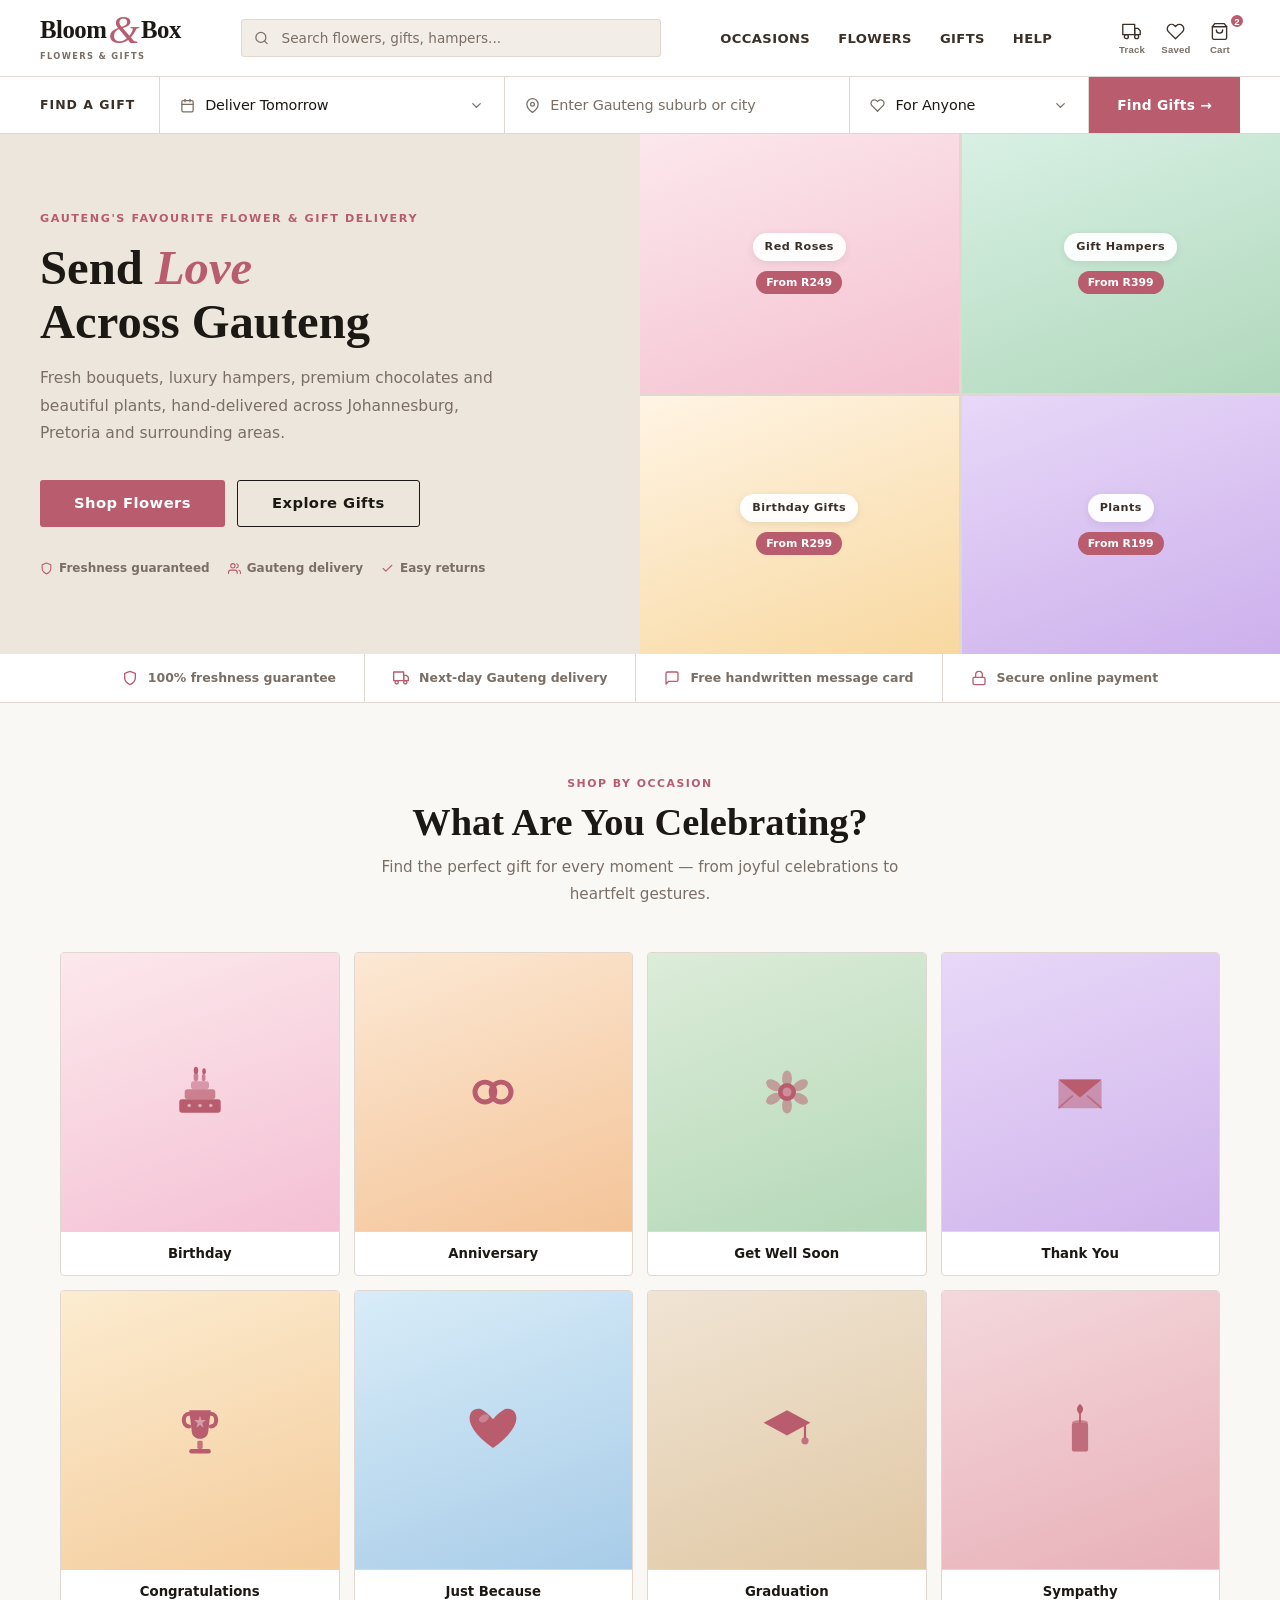
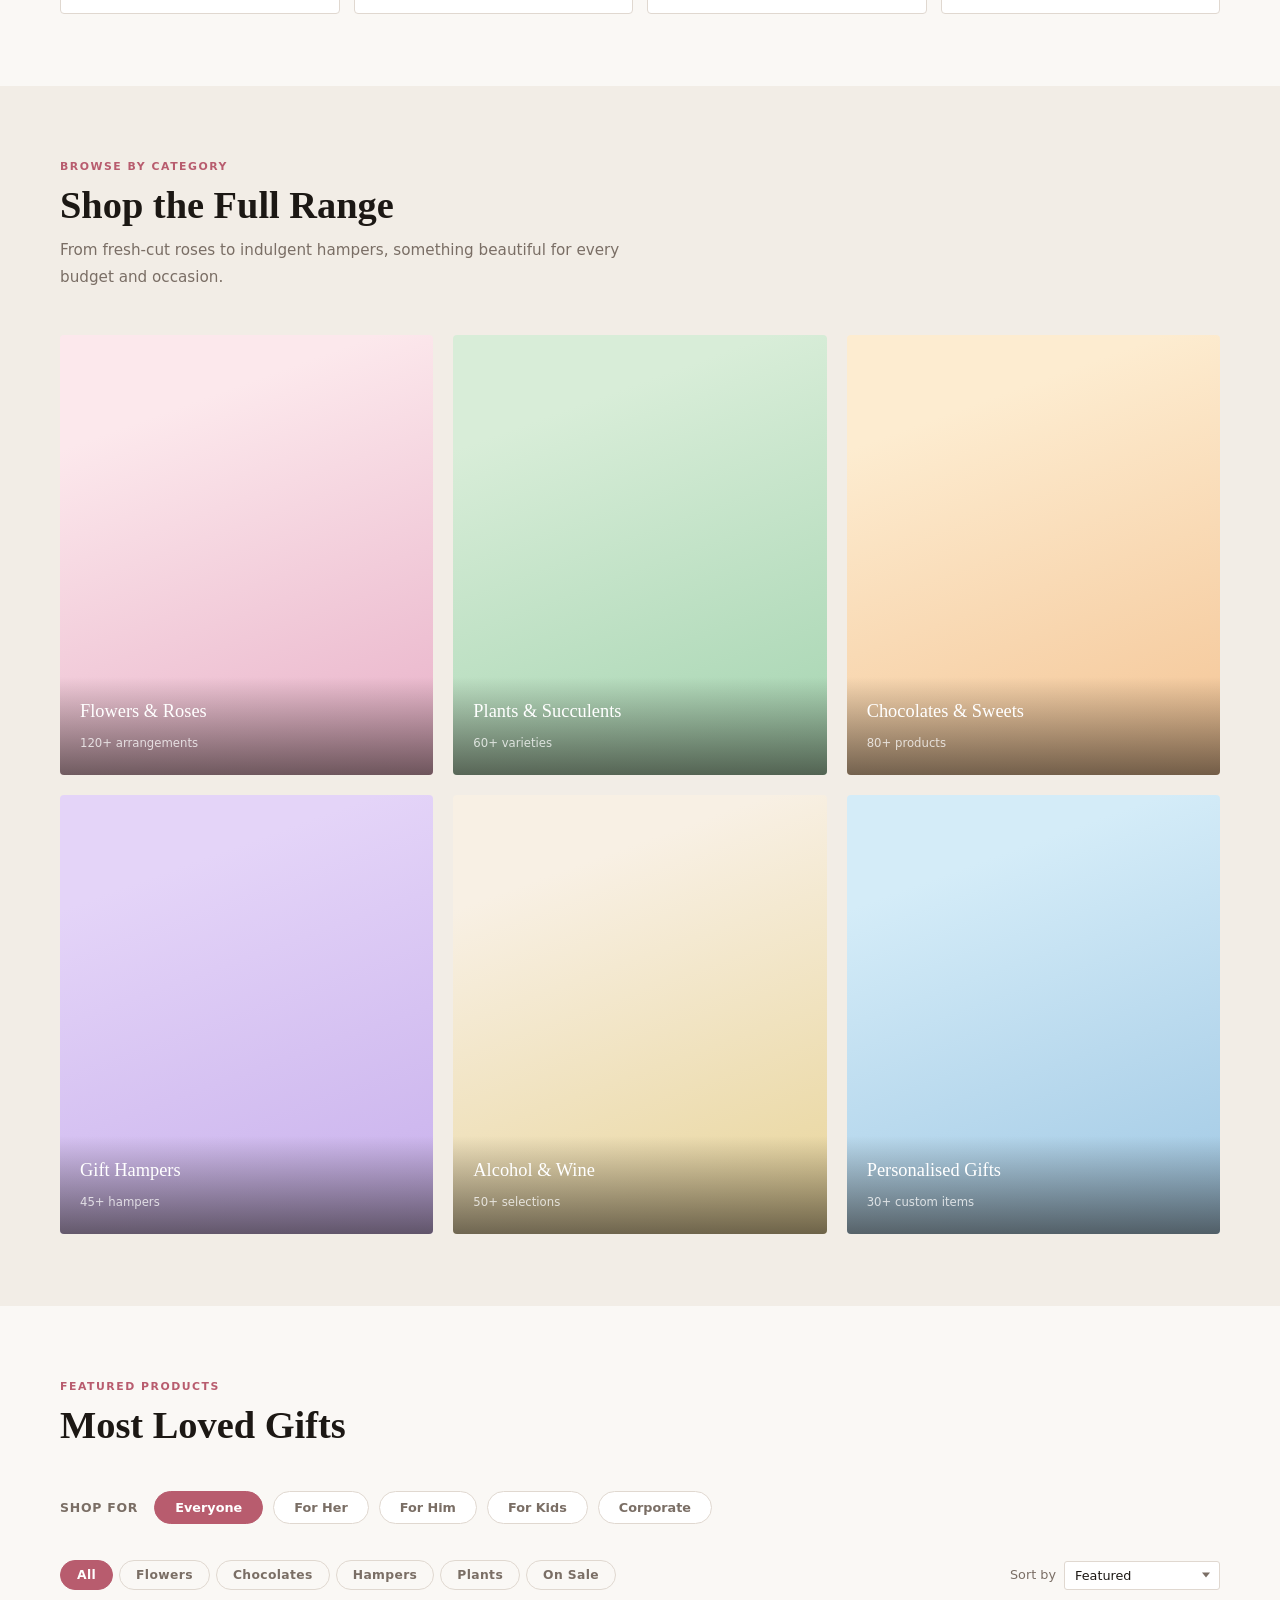
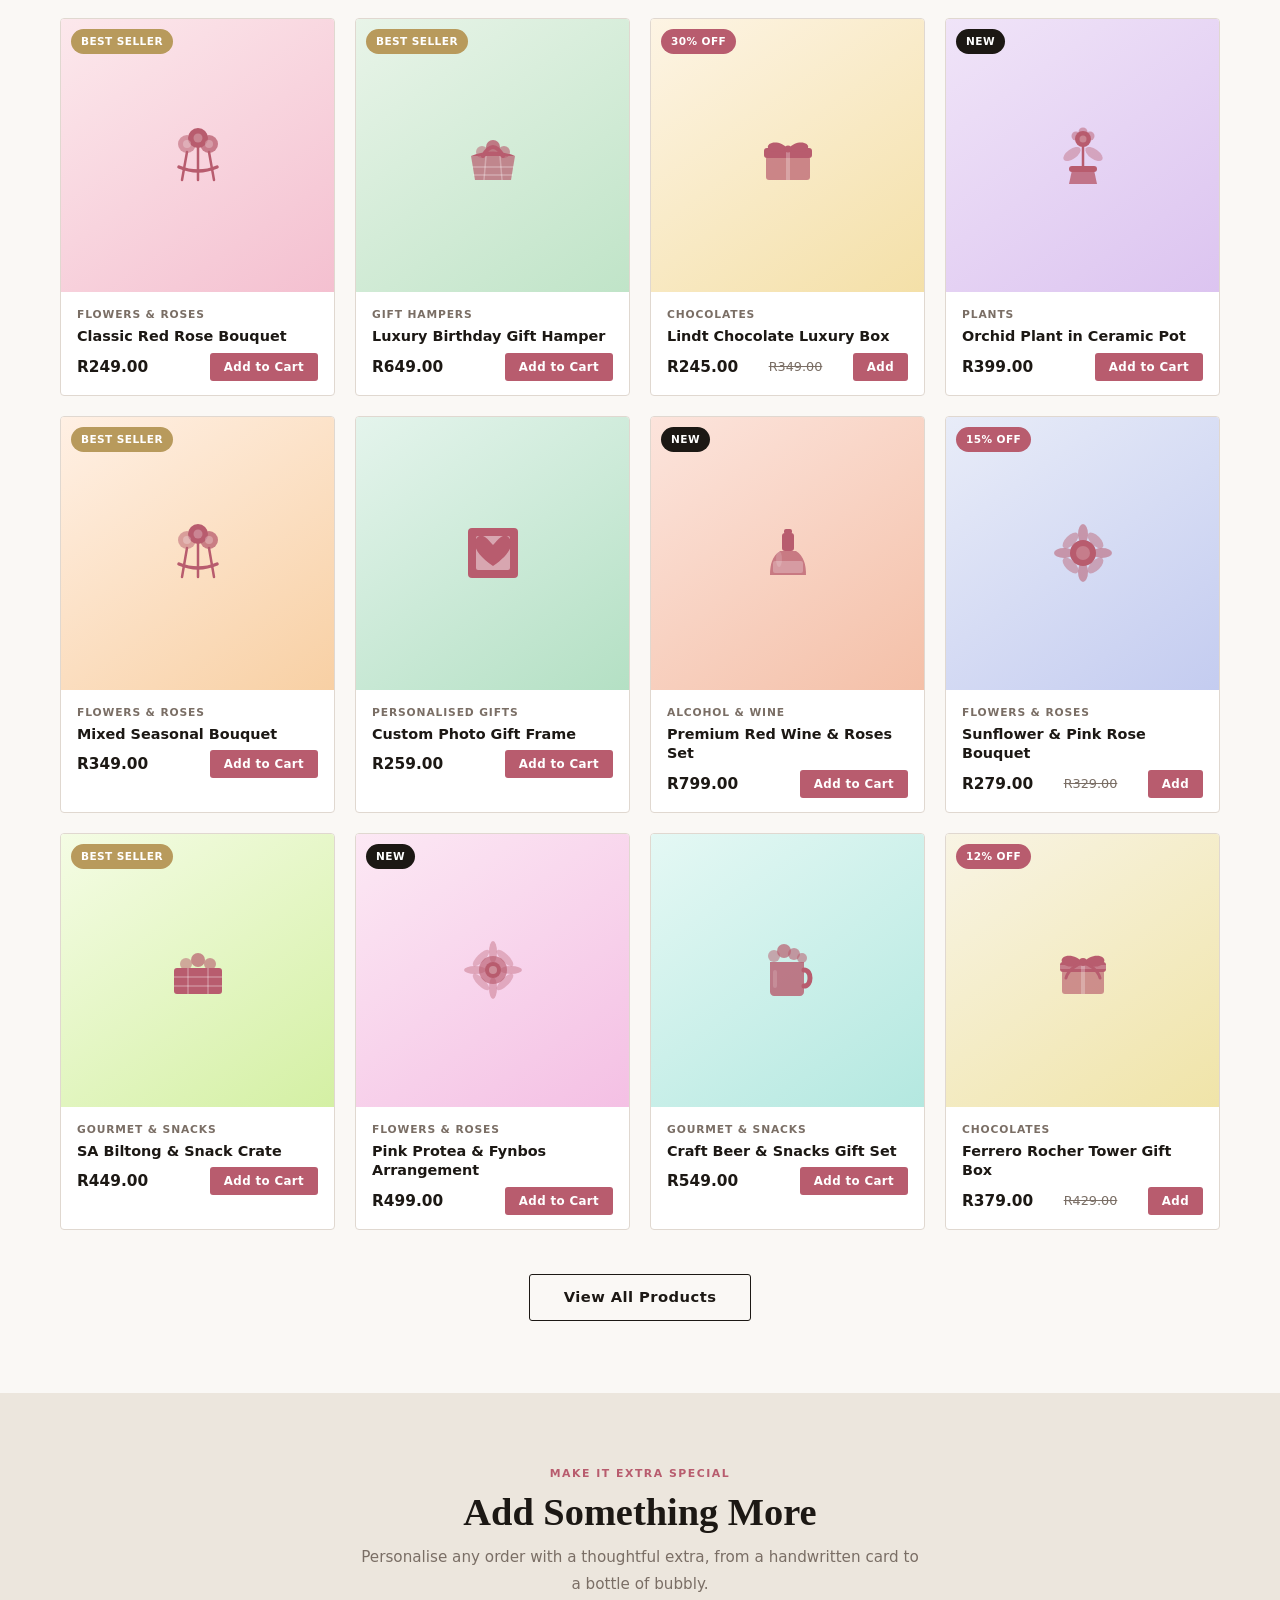
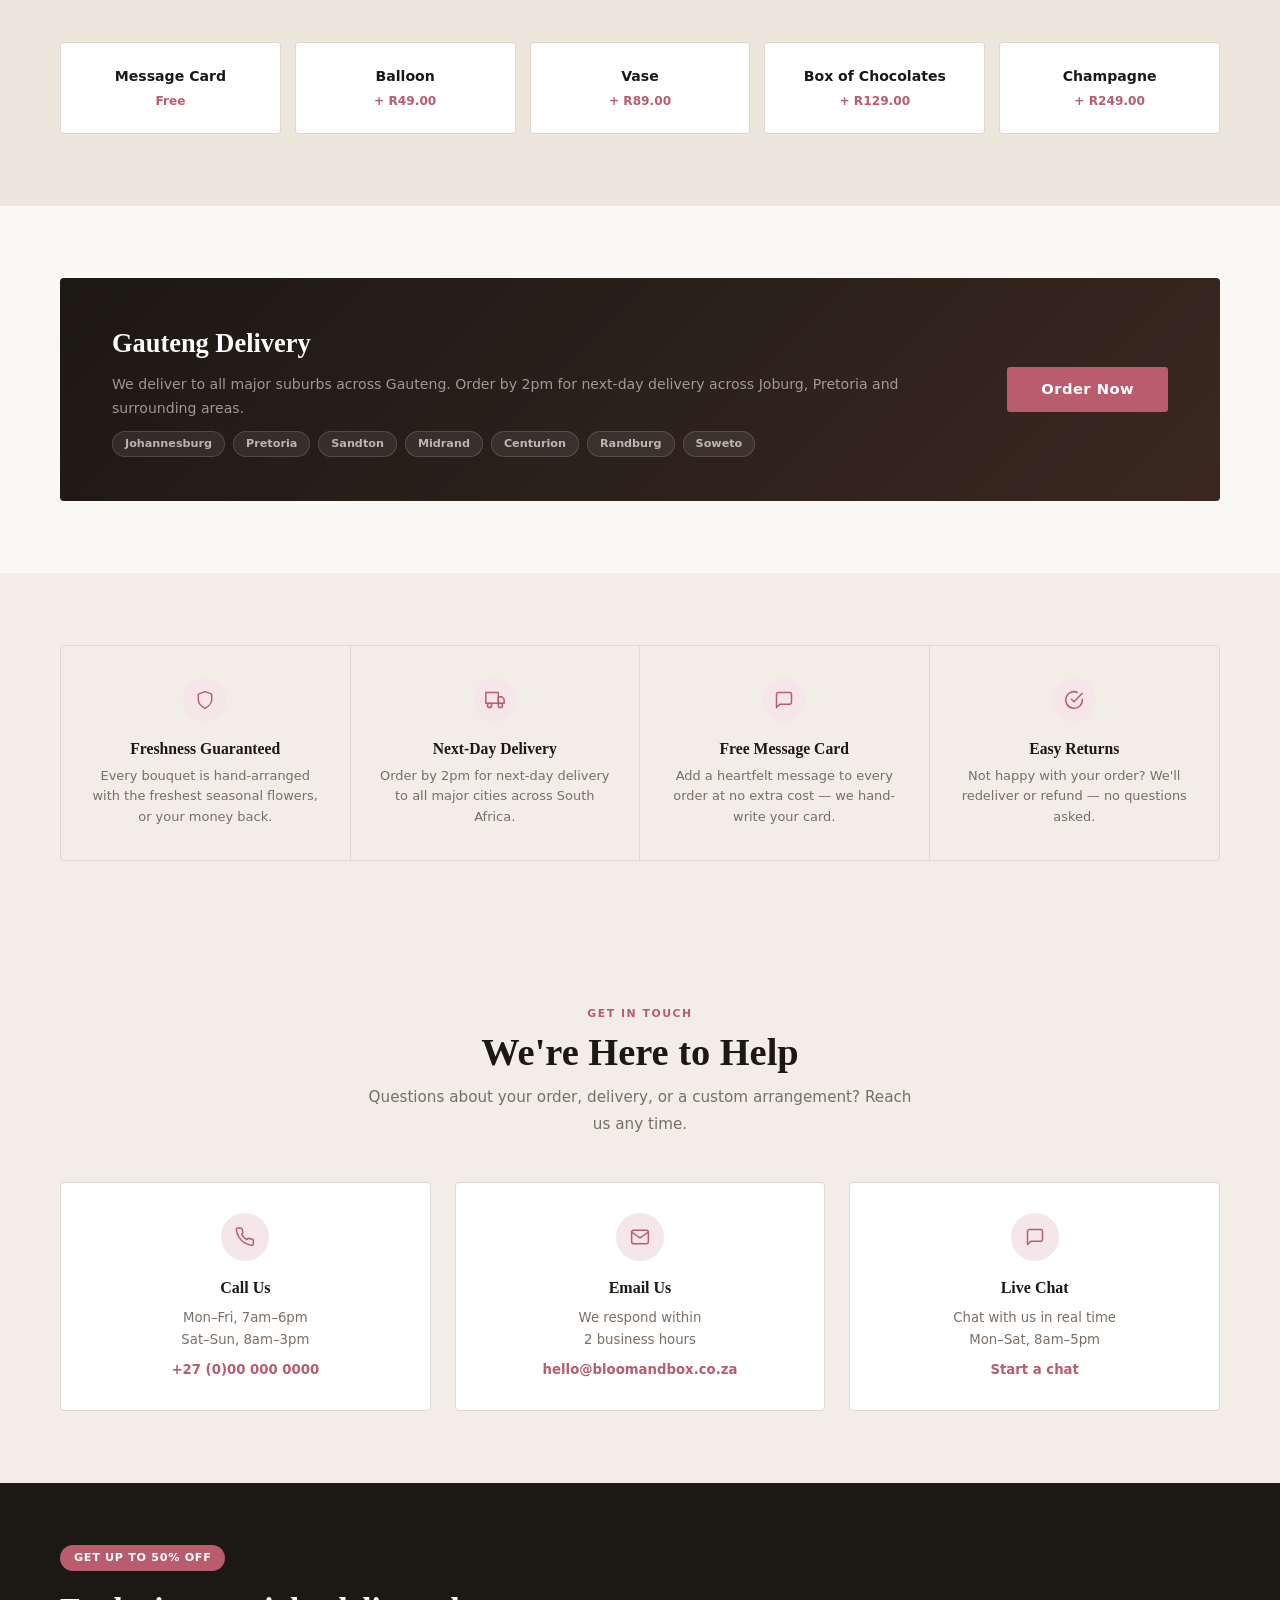
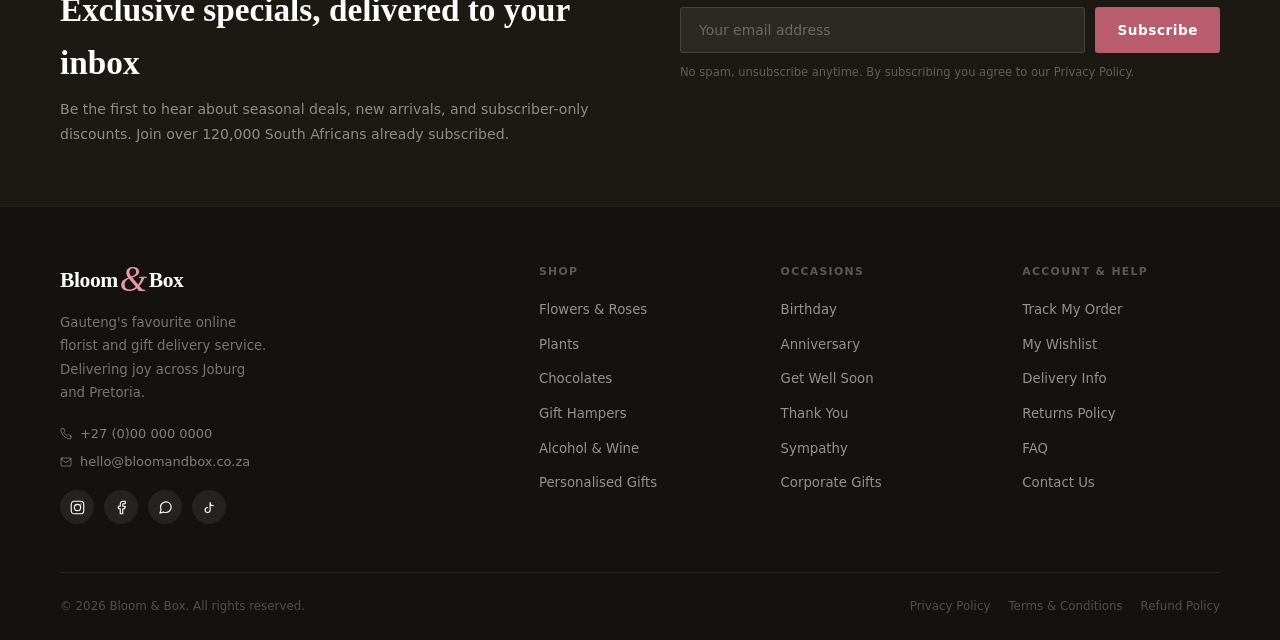
==== bloomandbox/index.html @ 65333729 "Add Bloom & Box site (bloomandbox.cratesandboxes.co.za)" ====
<!DOCTYPE html>
<html lang="en">
<head>
<meta charset="UTF-8">
<meta name="viewport" content="width=device-width, initial-scale=1.0">
<title>Bloom &amp; Box – Flowers &amp; Gifts Delivered Across South Africa</title>
<meta name="description" content="Fresh flowers, curated gift hampers, chocolates and plants delivered same-day across South Africa.">
<link rel="stylesheet" href="styles.css">
</head>
<body>

<!-- HEADER -->
<header class="hdr" id="hdr">
  <div class="hdr-inner">

    <!-- LOGO -->
    <a href="#" class="logo">
      <span class="logo-name">Bloom <span class="amp">&amp;</span> Box</span>
      <span class="logo-tag">Flowers &amp; Gifts</span>
    </a>

    <!-- SEARCH -->
    <div class="hdr-search">
      <svg class="search-icon" viewBox="0 0 24 24"><circle cx="11" cy="11" r="8"/><line x1="21" y1="21" x2="16.65" y2="16.65"/></svg>
      <input type="search" placeholder="Search flowers, gifts, hampers...">
    </div>

    <!-- NAV -->
    <nav class="hdr-nav">
      <a href="#occasions">Occasions</a>
      <a href="#shop">Flowers</a>
      <a href="#gifts">Gifts</a>
      <a href="#contact">Help</a>
    </nav>

    <!-- ACTIONS -->
    <div class="hdr-actions">
      <button class="icon-btn" aria-label="Track Order" title="Track Your Order">
        <svg viewBox="0 0 24 24"><rect x="1" y="3" width="15" height="13"/><polygon points="16 8 20 8 23 11 23 16 16 16 16 8"/><circle cx="5.5" cy="18.5" r="2.5"/><circle cx="18.5" cy="18.5" r="2.5"/></svg>
        <span class="icon-btn-label">Track</span>
      </button>
      <button class="icon-btn" aria-label="Wishlist">
        <svg viewBox="0 0 24 24"><path d="M20.84 4.61a5.5 5.5 0 0 0-7.78 0L12 5.67l-1.06-1.06a5.5 5.5 0 0 0-7.78 7.78l1.06 1.06L12 21.23l7.78-7.78 1.06-1.06a5.5 5.5 0 0 0 0-7.78z"/></svg>
        <span class="icon-btn-label">Saved</span>
      </button>
      <button class="icon-btn" aria-label="Cart" style="flex-direction:column;gap:3px;position:relative">
        <svg viewBox="0 0 24 24"><path d="M6 2 3 6v14a2 2 0 0 0 2 2h14a2 2 0 0 0 2-2V6l-3-4z"/><line x1="3" y1="6" x2="21" y2="6"/><path d="M16 10a4 4 0 0 1-8 0"/></svg>
        <span class="cart-dot">2</span>
        <span class="icon-btn-label">Cart</span>
      </button>
      <button class="mob-menu" id="mob" aria-label="Menu">
        <span></span><span></span><span></span>
      </button>
    </div>

  </div>
</header>

<!-- MOBILE NAV -->
<div class="mob-overlay" id="moboverlay"></div>
<nav class="mob-nav" id="mobnav">
  <a href="#occasions">Occasions</a>
  <a href="#shop">Flowers</a>
  <a href="#gifts">Gifts</a>
  <a href="#contact">Help</a>
</nav>

<!-- DELIVERY FINDER -->
<div class="delivery-finder">
  <div class="df-inner">
    <div class="df-label">Find a Gift</div>
    <div class="df-fields">
      <div class="df-field">
        <svg viewBox="0 0 24 24"><rect x="3" y="4" width="18" height="18" rx="2"/><line x1="16" y1="2" x2="16" y2="6"/><line x1="8" y1="2" x2="8" y2="6"/><line x1="3" y1="10" x2="21" y2="10"/></svg>
        <div class="df-select-wrap">
          <select>
            <option>Deliver Tomorrow</option>
            <option>This Weekend</option>
            <option>Choose a Date</option>
          </select>
          <svg class="df-chevron" viewBox="0 0 24 24"><polyline points="6 9 12 15 18 9"/></svg>
        </div>
      </div>
      <div class="df-field">
        <svg viewBox="0 0 24 24"><path d="M21 10c0 7-9 13-9 13S3 17 3 10a9 9 0 0 1 18 0z"/><circle cx="12" cy="10" r="3"/></svg>
        <input type="text" placeholder="Enter Gauteng suburb or city" list="gauteng-suburbs" autocomplete="off">
        <datalist id="gauteng-suburbs">
          <option value="Sandton"><option value="Rosebank"><option value="Randburg">
          <option value="Fourways"><option value="Midrand"><option value="Centurion">
          <option value="Pretoria Central"><option value="Menlo Park"><option value="Brooklyn">
          <option value="Hatfield"><option value="Lynnwood"><option value="Waterkloof">
          <option value="Johannesburg CBD"><option value="Parktown"><option value="Northcliff">
          <option value="Roodepoort"><option value="Krugersdorp"><option value="Soweto">
          <option value="Alberton"><option value="Germiston"><option value="Boksburg">
          <option value="Benoni"><option value="Kempton Park"><option value="Edenvale">
          <option value="Bedfordview"><option value="Brakpan"><option value="Springs">
          <option value="Tembisa"><option value="Alexandra"><option value="Diepsloot">
          <option value="Kyalami"><option value="Rivonia"><option value="Bryanston">
          <option value="Randpark Ridge"><option value="Sunninghill"><option value="Woodmead">
          <option value="Vereeniging"><option value="Vanderbijlpark"><option value="Meyerton">
          <option value="Atteridgeville"><option value="Mamelodi"><option value="Soshanguve">
        </datalist>
      </div>
      <div class="df-field" style="flex:0.65">
        <svg viewBox="0 0 24 24"><path d="M20.84 4.61a5.5 5.5 0 0 0-7.78 0L12 5.67l-1.06-1.06a5.5 5.5 0 0 0-7.78 7.78l1.06 1.06L12 21.23l7.78-7.78 1.06-1.06a5.5 5.5 0 0 0 0-7.78z"/></svg>
        <div class="df-select-wrap">
          <select>
            <option>For Anyone</option>
            <option>For Her</option>
            <option>For Him</option>
            <option>For Kids</option>
            <option>Corporate</option>
          </select>
          <svg class="df-chevron" viewBox="0 0 24 24"><polyline points="6 9 12 15 18 9"/></svg>
        </div>
      </div>
    </div>
    <button class="df-go">Find Gifts &#8594;</button>
  </div>
</div>

<!-- HERO -->
<section class="hero">
  <div class="hero-left">
    <span class="hero-eyebrow">Gauteng's Favourite Flower &amp; Gift Delivery</span>
    <h1 class="hero-title">Send <em>Love</em><br>Across Gauteng</h1>
    <p class="hero-desc">Fresh bouquets, luxury hampers, premium chocolates and beautiful plants, hand-delivered across Johannesburg, Pretoria and surrounding areas.</p>
    <div class="hero-btns">
      <a href="#shop" class="btn btn-primary btn-lg">Shop Flowers</a>
      <a href="#gifts" class="btn btn-outline btn-lg">Explore Gifts</a>
    </div>
    <div class="hero-tags">
      <span class="htag"><svg viewBox="0 0 24 24"><path d="M12 22s8-4 8-10V5l-8-3-8 3v7c0 6 8 10 8 10z"/></svg>Freshness guaranteed</span>
      <span class="htag"><svg viewBox="0 0 24 24"><path d="M17 21v-2a4 4 0 0 0-4-4H5a4 4 0 0 0-4 4v2"/><circle cx="9" cy="7" r="4"/><path d="M23 21v-2a4 4 0 0 0-3-3.87"/><path d="M16 3.13a4 4 0 0 1 0 7.75"/></svg>Gauteng delivery</span>
      <span class="htag"><svg viewBox="0 0 24 24"><polyline points="20 6 9 17 4 12"/></svg>Easy returns</span>
    </div>
  </div>
  <div class="hero-right">
    <div class="hero-cell">
      <span class="hero-cell-label">Red Roses</span>
      <span class="hero-cell-price">From R249</span>
    </div>
    <div class="hero-cell">
      <span class="hero-cell-label">Gift Hampers</span>
      <span class="hero-cell-price">From R399</span>
    </div>
    <div class="hero-cell">
      <span class="hero-cell-label">Birthday Gifts</span>
      <span class="hero-cell-price">From R299</span>
    </div>
    <div class="hero-cell">
      <span class="hero-cell-label">Plants</span>
      <span class="hero-cell-price">From R199</span>
    </div>
  </div>
</section>

<!-- TRUST BAR -->
<div class="trust">
  <div class="trust-inner">
    <div class="trust-item"><svg viewBox="0 0 24 24"><path d="M12 22s8-4 8-10V5l-8-3-8 3v7c0 6 8 10 8 10z"/></svg>100% freshness guarantee</div>
    <div class="trust-item"><svg viewBox="0 0 24 24"><rect x="1" y="3" width="15" height="13"/><polygon points="16 8 20 8 23 11 23 16 16 16 16 8"/><circle cx="5.5" cy="18.5" r="2.5"/><circle cx="18.5" cy="18.5" r="2.5"/></svg>Next-day Gauteng delivery</div>
    <div class="trust-item"><svg viewBox="0 0 24 24"><path d="M21 15a2 2 0 0 1-2 2H7l-4 4V5a2 2 0 0 1 2-2h14a2 2 0 0 1 2 2z"/></svg>Free handwritten message card</div>
    <div class="trust-item"><svg viewBox="0 0 24 24"><rect x="3" y="11" width="18" height="11" rx="2"/><path d="M7 11V7a5 5 0 0 1 10 0v4"/></svg>Secure online payment</div>
  </div>
</div>

<!-- SHOP BY OCCASION -->
<section class="sec" id="occasions">
  <div class="container">
    <div class="sh center">
      <span class="eyebrow">Shop by Occasion</span>
      <h2 class="h2">What Are You Celebrating?</h2>
      <p class="sub">Find the perfect gift for every moment — from joyful celebrations to heartfelt gestures.</p>
    </div>
    <div class="ogrid">
      <a href="#" class="ocard">
        <div class="ocard-img oc1">
          <svg class="ocard-icon" viewBox="0 0 60 60"><ellipse cx="25.5" cy="6" rx="2.5" ry="4" fill="currentColor"/><ellipse cx="34.5" cy="7" rx="2" ry="3.5" fill="currentColor"/><rect x="23" y="9" width="5" height="9" rx="2.5" fill="currentColor" opacity=".7"/><rect x="32" y="10" width="4" height="8" rx="2" fill="currentColor" opacity=".7"/><rect x="20" y="18" width="20" height="9" rx="3" fill="currentColor" opacity=".5"/><rect x="13" y="27" width="34" height="11" rx="3" fill="currentColor" opacity=".7"/><rect x="7" y="38" width="46" height="15" rx="3" fill="currentColor"/><circle cx="18" cy="45" r="2" fill="white" opacity=".5"/><circle cx="30" cy="45" r="2" fill="white" opacity=".5"/><circle cx="42" cy="45" r="2" fill="white" opacity=".5"/></svg>
        </div>
        <div class="ocard-name">Birthday</div>
      </a>
      <a href="#" class="ocard">
        <div class="ocard-img oc2">
          <svg class="ocard-icon" viewBox="0 0 60 60"><circle cx="21" cy="30" r="11" fill="none" stroke="currentColor" stroke-width="5.5"/><circle cx="39" cy="30" r="11" fill="none" stroke="currentColor" stroke-width="5.5"/></svg>
        </div>
        <div class="ocard-name">Anniversary</div>
      </a>
      <a href="#" class="ocard">
        <div class="ocard-img oc3">
          <svg class="ocard-icon" viewBox="0 0 60 60"><ellipse cx="30" cy="15" rx="5.5" ry="9" fill="currentColor" opacity=".5"/><ellipse cx="30" cy="45" rx="5.5" ry="9" fill="currentColor" opacity=".5"/><ellipse cx="15" cy="22.5" rx="5.5" ry="9" transform="rotate(-60 15 22.5)" fill="currentColor" opacity=".5"/><ellipse cx="45" cy="22.5" rx="5.5" ry="9" transform="rotate(60 45 22.5)" fill="currentColor" opacity=".5"/><ellipse cx="15" cy="37.5" rx="5.5" ry="9" transform="rotate(60 15 37.5)" fill="currentColor" opacity=".5"/><ellipse cx="45" cy="37.5" rx="5.5" ry="9" transform="rotate(-60 45 37.5)" fill="currentColor" opacity=".5"/><circle cx="30" cy="30" r="10" fill="currentColor"/><circle cx="30" cy="30" r="5" fill="white" opacity=".3"/></svg>
        </div>
        <div class="ocard-name">Get Well Soon</div>
      </a>
      <a href="#" class="ocard">
        <div class="ocard-img oc4">
          <svg class="ocard-icon" viewBox="0 0 60 60"><rect x="6" y="16" width="48" height="32" rx="3" fill="currentColor" opacity=".5"/><path d="M6 16 L30 36 L54 16Z" fill="currentColor"/><line x1="6" y1="48" x2="22" y2="34" stroke="currentColor" stroke-width="2" fill="none" opacity=".7"/><line x1="54" y1="48" x2="38" y2="34" stroke="currentColor" stroke-width="2" fill="none" opacity=".7"/></svg>
        </div>
        <div class="ocard-name">Thank You</div>
      </a>
      <a href="#" class="ocard">
        <div class="ocard-img oc5">
          <svg class="ocard-icon" viewBox="0 0 60 60"><path d="M18 8 H42 L39 33 C37 42 23 42 21 33Z" fill="currentColor"/><path d="M18 12 C10 12 10 26 18 26" fill="none" stroke="currentColor" stroke-width="4.5" stroke-linecap="round"/><path d="M42 12 C50 12 50 26 42 26" fill="none" stroke="currentColor" stroke-width="4.5" stroke-linecap="round"/><rect x="27" y="42" width="6" height="9" rx="1.5" fill="currentColor" opacity=".8"/><rect x="18" y="51" width="24" height="5" rx="2.5" fill="currentColor"/><polygon points="30,14 31.5,19 36.5,19 32.5,22.5 34,27.5 30,24.5 26,27.5 27.5,22.5 23.5,19 28.5,19" fill="white" opacity=".4"/></svg>
        </div>
        <div class="ocard-name">Congratulations</div>
      </a>
      <a href="#" class="ocard">
        <div class="ocard-img oc6">
          <svg class="ocard-icon" viewBox="0 0 60 60"><path d="M30 50 C10 36 4 24 4 17 C4 9 10 5 17 7 C21 9 26 13 30 18 C34 13 39 9 43 7 C50 5 56 9 56 17 C56 24 50 36 30 50Z" fill="currentColor"/><ellipse cx="20" cy="17" rx="6" ry="4" fill="white" opacity=".25" transform="rotate(-30 20 17)"/></svg>
        </div>
        <div class="ocard-name">Just Because</div>
      </a>
      <a href="#" class="ocard">
        <div class="ocard-img oc7">
          <svg class="ocard-icon" viewBox="0 0 60 60"><polygon points="30,8 56,22 30,36 4,22" fill="currentColor"/><ellipse cx="30" cy="22" rx="16" ry="6" fill="currentColor" opacity=".4"/><line x1="50" y1="23" x2="50" y2="38" stroke="currentColor" stroke-width="2.5" stroke-linecap="round" fill="none"/><circle cx="50" cy="42" r="4" fill="currentColor" opacity=".8"/></svg>
        </div>
        <div class="ocard-name">Graduation</div>
      </a>
      <a href="#" class="ocard">
        <div class="ocard-img oc8">
          <svg class="ocard-icon" viewBox="0 0 60 60"><path d="M30 13 C26 9 25 5 30 1 C35 5 34 9 30 13Z" fill="currentColor"/><path d="M30 13 C27 10 27 7 30 4 C33 7 33 10 30 13Z" fill="currentColor" opacity=".4"/><line x1="30" y1="13" x2="30" y2="22" stroke="currentColor" stroke-width="2" stroke-linecap="round" fill="none"/><ellipse cx="30" cy="22" rx="9" ry="3" fill="currentColor" opacity=".6"/><rect x="21" y="22" width="18" height="32" rx="3" fill="currentColor"/><rect x="21" y="22" width="18" height="32" rx="3" fill="white" opacity=".1"/></svg>
        </div>
        <div class="ocard-name">Sympathy</div>
      </a>
    </div>
  </div>
</section>

<!-- BROWSE CATEGORIES -->
<section class="sec sec-alt" id="shop">
  <div class="container">
    <div class="sh">
      <span class="eyebrow">Browse by Category</span>
      <h2 class="h2">Shop the Full Range</h2>
      <p class="sub">From fresh-cut roses to indulgent hampers, something beautiful for every budget and occasion.</p>
    </div>
    <div class="cgrid">
      <a href="#" class="ccard">
        <div class="ccard-bg c1"></div>
        <div class="ccard-body"><span class="ccard-name">Flowers &amp; Roses</span><span class="ccard-count">120+ arrangements</span></div>
        <div class="ccard-arrow"><svg viewBox="0 0 24 24"><line x1="5" y1="12" x2="19" y2="12"/><polyline points="12 5 19 12 12 19"/></svg></div>
      </a>
      <a href="#" class="ccard">
        <div class="ccard-bg c2"></div>
        <div class="ccard-body"><span class="ccard-name">Plants &amp; Succulents</span><span class="ccard-count">60+ varieties</span></div>
        <div class="ccard-arrow"><svg viewBox="0 0 24 24"><line x1="5" y1="12" x2="19" y2="12"/><polyline points="12 5 19 12 12 19"/></svg></div>
      </a>
      <a href="#" class="ccard">
        <div class="ccard-bg c3"></div>
        <div class="ccard-body"><span class="ccard-name">Chocolates &amp; Sweets</span><span class="ccard-count">80+ products</span></div>
        <div class="ccard-arrow"><svg viewBox="0 0 24 24"><line x1="5" y1="12" x2="19" y2="12"/><polyline points="12 5 19 12 12 19"/></svg></div>
      </a>
      <a href="#" class="ccard">
        <div class="ccard-bg c4"></div>
        <div class="ccard-body"><span class="ccard-name">Gift Hampers</span><span class="ccard-count">45+ hampers</span></div>
        <div class="ccard-arrow"><svg viewBox="0 0 24 24"><line x1="5" y1="12" x2="19" y2="12"/><polyline points="12 5 19 12 12 19"/></svg></div>
      </a>
      <a href="#" class="ccard">
        <div class="ccard-bg c5"></div>
        <div class="ccard-body"><span class="ccard-name">Alcohol &amp; Wine</span><span class="ccard-count">50+ selections</span></div>
        <div class="ccard-arrow"><svg viewBox="0 0 24 24"><line x1="5" y1="12" x2="19" y2="12"/><polyline points="12 5 19 12 12 19"/></svg></div>
      </a>
      <a href="#" class="ccard">
        <div class="ccard-bg c6"></div>
        <div class="ccard-body"><span class="ccard-name">Personalised Gifts</span><span class="ccard-count">30+ custom items</span></div>
        <div class="ccard-arrow"><svg viewBox="0 0 24 24"><line x1="5" y1="12" x2="19" y2="12"/><polyline points="12 5 19 12 12 19"/></svg></div>
      </a>
    </div>
  </div>
</section>

<!-- FEATURED PRODUCTS -->
<section class="sec" id="gifts">
  <div class="container">
    <div class="sh">
      <span class="eyebrow">Featured Products</span>
      <h2 class="h2">Most Loved Gifts</h2>
    </div>

    <!-- Shop For tabs -->
    <div class="shop-for">
      <span class="shop-for-label">Shop for</span>
      <button class="sf-btn act">Everyone</button>
      <button class="sf-btn">For Her</button>
      <button class="sf-btn">For Him</button>
      <button class="sf-btn">For Kids</button>
      <button class="sf-btn">Corporate</button>
    </div>

    <div class="pf-control">
      <div class="pf-btns">
        <button class="pf-btn act">All</button>
        <button class="pf-btn">Flowers</button>
        <button class="pf-btn">Chocolates</button>
        <button class="pf-btn">Hampers</button>
        <button class="pf-btn">Plants</button>
        <button class="pf-btn">On Sale</button>
      </div>
      <div class="pf-sort"><span>Sort by</span>
        <select><option>Featured</option><option>Price: Low to High</option><option>Price: High to Low</option><option>Most Popular</option><option>Newest</option></select>
      </div>
    </div>

    <div class="pgrid">

      <div class="pcard">
        <div class="pcard-img pi1">
          <div class="pcard-img-inner"><svg class="pcard-icon" viewBox="0 0 60 60"><circle cx="19" cy="18" r="9" fill="currentColor" opacity=".55"/><circle cx="30" cy="12" r="10" fill="currentColor"/><circle cx="41" cy="18" r="9" fill="currentColor" opacity=".75"/><circle cx="19" cy="18" r="4" fill="white" opacity=".25"/><circle cx="30" cy="12" r="4.5" fill="white" opacity=".25"/><circle cx="41" cy="18" r="4" fill="white" opacity=".25"/><line x1="19" y1="26" x2="14" y2="54" stroke="currentColor" stroke-width="2.5" stroke-linecap="round" fill="none"/><line x1="30" y1="21" x2="30" y2="54" stroke="currentColor" stroke-width="2.5" stroke-linecap="round" fill="none"/><line x1="41" y1="26" x2="46" y2="54" stroke="currentColor" stroke-width="2.5" stroke-linecap="round" fill="none"/><path d="M11 41 Q30 49 49 41" fill="none" stroke="currentColor" stroke-width="3.5" stroke-linecap="round"/></svg></div>
          <span class="pcard-badge b-hot">Best Seller</span>
          <div class="pcard-actions">
            <button class="pac" title="Save to Wishlist"><svg viewBox="0 0 24 24"><path d="M20.84 4.61a5.5 5.5 0 0 0-7.78 0L12 5.67l-1.06-1.06a5.5 5.5 0 0 0-7.78 7.78l1.06 1.06L12 21.23l7.78-7.78 1.06-1.06a5.5 5.5 0 0 0 0-7.78z"/></svg></button>
            <button class="pac" title="Quick View"><svg viewBox="0 0 24 24"><path d="M1 12s4-8 11-8 11 8 11 8-4 8-11 8-11-8-11-8z"/><circle cx="12" cy="12" r="3"/></svg></button>
          </div>
        </div>
        <div class="pcard-info">
          <div class="pcard-cat">Flowers &amp; Roses</div>
          <div class="pcard-name">Classic Red Rose Bouquet</div>
          <div class="pcard-price-row"><span class="pcard-price">R249.00</span><button class="pcard-atc">Add to Cart</button></div>
        </div>
      </div>

      <div class="pcard">
        <div class="pcard-img pi2">
          <div class="pcard-img-inner"><svg class="pcard-icon" viewBox="0 0 60 60"><circle cx="19" cy="26" r="6" fill="currentColor" opacity=".5"/><circle cx="30" cy="21" r="7" fill="currentColor" opacity=".8"/><circle cx="41" cy="26" r="6" fill="currentColor" opacity=".6"/><path d="M8 30 L12 54 L48 54 L52 30Z" fill="currentColor" opacity=".7"/><path d="M8 30 Q30 21 52 30" fill="currentColor"/><line x1="23" y1="30" x2="21" y2="54" stroke="white" stroke-width="1.5" opacity=".3" fill="none"/><line x1="37" y1="30" x2="39" y2="54" stroke="white" stroke-width="1.5" opacity=".3" fill="none"/><line x1="9" y1="41" x2="51" y2="41" stroke="white" stroke-width="1.5" opacity=".3" fill="none"/><line x1="10" y1="49" x2="50" y2="49" stroke="white" stroke-width="1.5" opacity=".3" fill="none"/><path d="M20 30 Q30 12 40 30" fill="none" stroke="currentColor" stroke-width="4" stroke-linecap="round"/></svg></div>
          <span class="pcard-badge b-hot">Best Seller</span>
          <div class="pcard-actions">
            <button class="pac" title="Save to Wishlist"><svg viewBox="0 0 24 24"><path d="M20.84 4.61a5.5 5.5 0 0 0-7.78 0L12 5.67l-1.06-1.06a5.5 5.5 0 0 0-7.78 7.78l1.06 1.06L12 21.23l7.78-7.78 1.06-1.06a5.5 5.5 0 0 0 0-7.78z"/></svg></button>
            <button class="pac" title="Quick View"><svg viewBox="0 0 24 24"><path d="M1 12s4-8 11-8 11 8 11 8-4 8-11 8-11-8-11-8z"/><circle cx="12" cy="12" r="3"/></svg></button>
          </div>
        </div>
        <div class="pcard-info">
          <div class="pcard-cat">Gift Hampers</div>
          <div class="pcard-name">Luxury Birthday Gift Hamper</div>
          <div class="pcard-price-row"><span class="pcard-price">R649.00</span><button class="pcard-atc">Add to Cart</button></div>
        </div>
      </div>

      <div class="pcard">
        <div class="pcard-img pi3">
          <div class="pcard-img-inner"><svg class="pcard-icon" viewBox="0 0 60 60"><rect x="8" y="30" width="44" height="24" rx="3" fill="currentColor" opacity=".7"/><rect x="6" y="22" width="48" height="10" rx="3" fill="currentColor"/><rect x="28" y="22" width="4" height="32" fill="white" opacity=".25"/><path d="M30 23 C22 13 8 16 10 22 C12 28 26 26 30 23Z" fill="currentColor"/><path d="M30 23 C38 13 52 16 50 22 C48 28 34 26 30 23Z" fill="currentColor"/><circle cx="30" cy="23" r="3.5" fill="currentColor"/></svg></div>
          <span class="pcard-badge b-sale">30% Off</span>
          <div class="pcard-actions">
            <button class="pac" title="Save to Wishlist"><svg viewBox="0 0 24 24"><path d="M20.84 4.61a5.5 5.5 0 0 0-7.78 0L12 5.67l-1.06-1.06a5.5 5.5 0 0 0-7.78 7.78l1.06 1.06L12 21.23l7.78-7.78 1.06-1.06a5.5 5.5 0 0 0 0-7.78z"/></svg></button>
            <button class="pac" title="Quick View"><svg viewBox="0 0 24 24"><path d="M1 12s4-8 11-8 11 8 11 8-4 8-11 8-11-8-11-8z"/><circle cx="12" cy="12" r="3"/></svg></button>
          </div>
        </div>
        <div class="pcard-info">
          <div class="pcard-cat">Chocolates</div>
          <div class="pcard-name">Lindt Chocolate Luxury Box</div>
          <div class="pcard-price-row"><span class="pcard-price">R245.00</span><span class="pcard-price-orig">R349.00</span><button class="pcard-atc">Add</button></div>
        </div>
      </div>

      <div class="pcard">
        <div class="pcard-img pi4">
          <div class="pcard-img-inner"><svg class="pcard-icon" viewBox="0 0 60 60"><path d="M19 44 L16 58 L44 58 L41 44Z" fill="currentColor" opacity=".8"/><rect x="16" y="40" width="28" height="6" rx="3" fill="currentColor"/><line x1="30" y1="40" x2="30" y2="20" stroke="currentColor" stroke-width="2.5" stroke-linecap="round" fill="none"/><ellipse cx="19" cy="28" rx="10" ry="5" transform="rotate(-35 19 28)" fill="currentColor" opacity=".4"/><ellipse cx="41" cy="28" rx="10" ry="5" transform="rotate(35 41 28)" fill="currentColor" opacity=".4"/><circle cx="30" cy="13" r="8" fill="currentColor"/><circle cx="30" cy="6" r="4.5" fill="currentColor" opacity=".5"/><circle cx="37" cy="10" r="4.5" fill="currentColor" opacity=".5"/><circle cx="23" cy="10" r="4.5" fill="currentColor" opacity=".5"/><circle cx="30" cy="13" r="3.5" fill="white" opacity=".25"/></svg></div>
          <span class="pcard-badge b-new">New</span>
          <div class="pcard-actions">
            <button class="pac" title="Save to Wishlist"><svg viewBox="0 0 24 24"><path d="M20.84 4.61a5.5 5.5 0 0 0-7.78 0L12 5.67l-1.06-1.06a5.5 5.5 0 0 0-7.78 7.78l1.06 1.06L12 21.23l7.78-7.78 1.06-1.06a5.5 5.5 0 0 0 0-7.78z"/></svg></button>
            <button class="pac" title="Quick View"><svg viewBox="0 0 24 24"><path d="M1 12s4-8 11-8 11 8 11 8-4 8-11 8-11-8-11-8z"/><circle cx="12" cy="12" r="3"/></svg></button>
          </div>
        </div>
        <div class="pcard-info">
          <div class="pcard-cat">Plants</div>
          <div class="pcard-name">Orchid Plant in Ceramic Pot</div>
          <div class="pcard-price-row"><span class="pcard-price">R399.00</span><button class="pcard-atc">Add to Cart</button></div>
        </div>
      </div>

      <div class="pcard">
        <div class="pcard-img pi5">
          <div class="pcard-img-inner"><svg class="pcard-icon" viewBox="0 0 60 60"><circle cx="19" cy="17" r="9" fill="currentColor" opacity=".5"/><circle cx="30" cy="11" r="10" fill="currentColor"/><circle cx="41" cy="17" r="9" fill="currentColor" opacity=".75"/><circle cx="19" cy="17" r="4" fill="white" opacity=".25"/><circle cx="30" cy="11" r="4.5" fill="white" opacity=".25"/><circle cx="41" cy="17" r="4" fill="white" opacity=".25"/><line x1="19" y1="25" x2="14" y2="54" stroke="currentColor" stroke-width="2.5" stroke-linecap="round" fill="none"/><line x1="30" y1="20" x2="30" y2="54" stroke="currentColor" stroke-width="2.5" stroke-linecap="round" fill="none"/><line x1="41" y1="25" x2="46" y2="54" stroke="currentColor" stroke-width="2.5" stroke-linecap="round" fill="none"/><path d="M11 41 Q30 49 49 41" fill="none" stroke="currentColor" stroke-width="3.5" stroke-linecap="round"/></svg></div>
          <span class="pcard-badge b-hot">Best Seller</span>
          <div class="pcard-actions">
            <button class="pac" title="Save to Wishlist"><svg viewBox="0 0 24 24"><path d="M20.84 4.61a5.5 5.5 0 0 0-7.78 0L12 5.67l-1.06-1.06a5.5 5.5 0 0 0-7.78 7.78l1.06 1.06L12 21.23l7.78-7.78 1.06-1.06a5.5 5.5 0 0 0 0-7.78z"/></svg></button>
            <button class="pac" title="Quick View"><svg viewBox="0 0 24 24"><path d="M1 12s4-8 11-8 11 8 11 8-4 8-11 8-11-8-11-8z"/><circle cx="12" cy="12" r="3"/></svg></button>
          </div>
        </div>
        <div class="pcard-info">
          <div class="pcard-cat">Flowers &amp; Roses</div>
          <div class="pcard-name">Mixed Seasonal Bouquet</div>
          <div class="pcard-price-row"><span class="pcard-price">R349.00</span><button class="pcard-atc">Add to Cart</button></div>
        </div>
      </div>

      <div class="pcard">
        <div class="pcard-img pi6">
          <div class="pcard-img-inner"><svg class="pcard-icon" viewBox="0 0 60 60"><rect x="5" y="5" width="50" height="50" rx="4" fill="currentColor"/><rect x="13" y="13" width="34" height="34" rx="2" fill="white" opacity=".45"/><path d="M30 43 C18 35 12 27 12 21 C12 14 17 11 22 14 C25 16 28 20 30 22 C32 20 35 16 38 14 C43 11 48 14 48 21 C48 27 42 35 30 43Z" fill="currentColor"/></svg></div>
          <div class="pcard-actions">
            <button class="pac" title="Save to Wishlist"><svg viewBox="0 0 24 24"><path d="M20.84 4.61a5.5 5.5 0 0 0-7.78 0L12 5.67l-1.06-1.06a5.5 5.5 0 0 0-7.78 7.78l1.06 1.06L12 21.23l7.78-7.78 1.06-1.06a5.5 5.5 0 0 0 0-7.78z"/></svg></button>
            <button class="pac" title="Quick View"><svg viewBox="0 0 24 24"><path d="M1 12s4-8 11-8 11 8 11 8-4 8-11 8-11-8-11-8z"/><circle cx="12" cy="12" r="3"/></svg></button>
          </div>
        </div>
        <div class="pcard-info">
          <div class="pcard-cat">Personalised Gifts</div>
          <div class="pcard-name">Custom Photo Gift Frame</div>
          <div class="pcard-price-row"><span class="pcard-price">R259.00</span><button class="pcard-atc">Add to Cart</button></div>
        </div>
      </div>

      <div class="pcard">
        <div class="pcard-img pi7">
          <div class="pcard-img-inner"><svg class="pcard-icon" viewBox="0 0 60 60"><rect x="26" y="6" width="8" height="5" rx="2" fill="currentColor"/><rect x="24" y="10" width="12" height="18" rx="3" fill="currentColor"/><path d="M22 28 C14 33 12 42 12 52 L48 52 C48 42 46 33 38 28Z" fill="currentColor" opacity=".75"/><rect x="15" y="38" width="30" height="12" rx="2" fill="white" opacity=".25"/><ellipse cx="21" cy="36" rx="3" ry="8" fill="white" opacity=".15"/></svg></div>
          <span class="pcard-badge b-new">New</span>
          <div class="pcard-actions">
            <button class="pac" title="Save to Wishlist"><svg viewBox="0 0 24 24"><path d="M20.84 4.61a5.5 5.5 0 0 0-7.78 0L12 5.67l-1.06-1.06a5.5 5.5 0 0 0-7.78 7.78l1.06 1.06L12 21.23l7.78-7.78 1.06-1.06a5.5 5.5 0 0 0 0-7.78z"/></svg></button>
            <button class="pac" title="Quick View"><svg viewBox="0 0 24 24"><path d="M1 12s4-8 11-8 11 8 11 8-4 8-11 8-11-8-11-8z"/><circle cx="12" cy="12" r="3"/></svg></button>
          </div>
        </div>
        <div class="pcard-info">
          <div class="pcard-cat">Alcohol &amp; Wine</div>
          <div class="pcard-name">Premium Red Wine &amp; Roses Set</div>
          <div class="pcard-price-row"><span class="pcard-price">R799.00</span><button class="pcard-atc">Add to Cart</button></div>
        </div>
      </div>

      <div class="pcard">
        <div class="pcard-img pi8">
          <div class="pcard-img-inner"><svg class="pcard-icon" viewBox="0 0 60 60"><ellipse cx="30" cy="11" rx="5" ry="10" fill="currentColor" opacity=".55"/><ellipse cx="30" cy="49" rx="5" ry="10" fill="currentColor" opacity=".55"/><ellipse cx="11" cy="30" rx="10" ry="5" fill="currentColor" opacity=".55"/><ellipse cx="49" cy="30" rx="10" ry="5" fill="currentColor" opacity=".55"/><ellipse cx="17.5" cy="17.5" rx="5" ry="10" transform="rotate(45 17.5 17.5)" fill="currentColor" opacity=".45"/><ellipse cx="42.5" cy="17.5" rx="5" ry="10" transform="rotate(-45 42.5 17.5)" fill="currentColor" opacity=".45"/><ellipse cx="17.5" cy="42.5" rx="5" ry="10" transform="rotate(-45 17.5 42.5)" fill="currentColor" opacity=".45"/><ellipse cx="42.5" cy="42.5" rx="5" ry="10" transform="rotate(45 42.5 42.5)" fill="currentColor" opacity=".45"/><circle cx="30" cy="30" r="13" fill="currentColor"/><circle cx="30" cy="30" r="7" fill="white" opacity=".2"/></svg></div>
          <span class="pcard-badge b-sale">15% Off</span>
          <div class="pcard-actions">
            <button class="pac" title="Save to Wishlist"><svg viewBox="0 0 24 24"><path d="M20.84 4.61a5.5 5.5 0 0 0-7.78 0L12 5.67l-1.06-1.06a5.5 5.5 0 0 0-7.78 7.78l1.06 1.06L12 21.23l7.78-7.78 1.06-1.06a5.5 5.5 0 0 0 0-7.78z"/></svg></button>
            <button class="pac" title="Quick View"><svg viewBox="0 0 24 24"><path d="M1 12s4-8 11-8 11 8 11 8-4 8-11 8-11-8-11-8z"/><circle cx="12" cy="12" r="3"/></svg></button>
          </div>
        </div>
        <div class="pcard-info">
          <div class="pcard-cat">Flowers &amp; Roses</div>
          <div class="pcard-name">Sunflower &amp; Pink Rose Bouquet</div>
          <div class="pcard-price-row"><span class="pcard-price">R279.00</span><span class="pcard-price-orig">R329.00</span><button class="pcard-atc">Add</button></div>
        </div>
      </div>

      <div class="pcard">
        <div class="pcard-img pi9">
          <div class="pcard-img-inner"><svg class="pcard-icon" viewBox="0 0 60 60"><circle cx="18" cy="24" r="6" fill="currentColor" opacity=".5"/><circle cx="30" cy="20" r="7" fill="currentColor" opacity=".7"/><circle cx="42" cy="24" r="6" fill="currentColor" opacity=".6"/><rect x="6" y="28" width="48" height="26" rx="3" fill="currentColor"/><line x1="6" y1="37" x2="54" y2="37" stroke="white" stroke-width="1.5" opacity=".3" fill="none"/><line x1="6" y1="46" x2="54" y2="46" stroke="white" stroke-width="1.5" opacity=".3" fill="none"/><line x1="20" y1="28" x2="20" y2="54" stroke="white" stroke-width="1.5" opacity=".3" fill="none"/><line x1="40" y1="28" x2="40" y2="54" stroke="white" stroke-width="1.5" opacity=".3" fill="none"/></svg></div>
          <span class="pcard-badge b-hot">Best Seller</span>
          <div class="pcard-actions">
            <button class="pac" title="Save to Wishlist"><svg viewBox="0 0 24 24"><path d="M20.84 4.61a5.5 5.5 0 0 0-7.78 0L12 5.67l-1.06-1.06a5.5 5.5 0 0 0-7.78 7.78l1.06 1.06L12 21.23l7.78-7.78 1.06-1.06a5.5 5.5 0 0 0 0-7.78z"/></svg></button>
            <button class="pac" title="Quick View"><svg viewBox="0 0 24 24"><path d="M1 12s4-8 11-8 11 8 11 8-4 8-11 8-11-8-11-8z"/><circle cx="12" cy="12" r="3"/></svg></button>
          </div>
        </div>
        <div class="pcard-info">
          <div class="pcard-cat">Gourmet &amp; Snacks</div>
          <div class="pcard-name">SA Biltong &amp; Snack Crate</div>
          <div class="pcard-price-row"><span class="pcard-price">R449.00</span><button class="pcard-atc">Add to Cart</button></div>
        </div>
      </div>

      <div class="pcard">
        <div class="pcard-img pi10">
          <div class="pcard-img-inner"><svg class="pcard-icon" viewBox="0 0 60 60"><ellipse cx="30" cy="12" rx="4" ry="11" fill="currentColor" opacity=".4"/><ellipse cx="30" cy="48" rx="4" ry="11" fill="currentColor" opacity=".4"/><ellipse cx="12" cy="30" rx="11" ry="4" fill="currentColor" opacity=".4"/><ellipse cx="48" cy="30" rx="11" ry="4" fill="currentColor" opacity=".4"/><ellipse cx="18" cy="18" rx="4" ry="11" transform="rotate(45 18 18)" fill="currentColor" opacity=".35"/><ellipse cx="42" cy="18" rx="4" ry="11" transform="rotate(-45 42 18)" fill="currentColor" opacity=".35"/><ellipse cx="18" cy="42" rx="4" ry="11" transform="rotate(-45 18 42)" fill="currentColor" opacity=".35"/><ellipse cx="42" cy="42" rx="4" ry="11" transform="rotate(45 42 42)" fill="currentColor" opacity=".35"/><circle cx="30" cy="30" r="14" fill="currentColor" opacity=".65"/><circle cx="30" cy="30" r="8" fill="currentColor"/><circle cx="30" cy="30" r="4" fill="white" opacity=".3"/></svg></div>
          <span class="pcard-badge b-new">New</span>
          <div class="pcard-actions">
            <button class="pac" title="Save to Wishlist"><svg viewBox="0 0 24 24"><path d="M20.84 4.61a5.5 5.5 0 0 0-7.78 0L12 5.67l-1.06-1.06a5.5 5.5 0 0 0-7.78 7.78l1.06 1.06L12 21.23l7.78-7.78 1.06-1.06a5.5 5.5 0 0 0 0-7.78z"/></svg></button>
            <button class="pac" title="Quick View"><svg viewBox="0 0 24 24"><path d="M1 12s4-8 11-8 11 8 11 8-4 8-11 8-11-8-11-8z"/><circle cx="12" cy="12" r="3"/></svg></button>
          </div>
        </div>
        <div class="pcard-info">
          <div class="pcard-cat">Flowers &amp; Roses</div>
          <div class="pcard-name">Pink Protea &amp; Fynbos Arrangement</div>
          <div class="pcard-price-row"><span class="pcard-price">R499.00</span><button class="pcard-atc">Add to Cart</button></div>
        </div>
      </div>

      <div class="pcard">
        <div class="pcard-img pi11">
          <div class="pcard-img-inner"><svg class="pcard-icon" viewBox="0 0 60 60"><circle cx="16" cy="16" r="6" fill="currentColor" opacity=".5"/><circle cx="26" cy="11" r="7" fill="currentColor" opacity=".7"/><circle cx="36" cy="14" r="6" fill="currentColor" opacity=".6"/><circle cx="44" cy="18" r="5" fill="currentColor" opacity=".55"/><path d="M12 22 L12 52 C12 54 14 56 16 56 L42 56 C44 56 46 54 46 52 L46 22Z" fill="currentColor" opacity=".8"/><path d="M46 30 C54 30 54 46 46 46" fill="none" stroke="currentColor" stroke-width="5" stroke-linecap="round"/><rect x="15" y="30" width="4" height="18" rx="2" fill="white" opacity=".15"/></svg></div>
          <div class="pcard-actions">
            <button class="pac" title="Save to Wishlist"><svg viewBox="0 0 24 24"><path d="M20.84 4.61a5.5 5.5 0 0 0-7.78 0L12 5.67l-1.06-1.06a5.5 5.5 0 0 0-7.78 7.78l1.06 1.06L12 21.23l7.78-7.78 1.06-1.06a5.5 5.5 0 0 0 0-7.78z"/></svg></button>
            <button class="pac" title="Quick View"><svg viewBox="0 0 24 24"><path d="M1 12s4-8 11-8 11 8 11 8-4 8-11 8-11-8-11-8z"/><circle cx="12" cy="12" r="3"/></svg></button>
          </div>
        </div>
        <div class="pcard-info">
          <div class="pcard-cat">Gourmet &amp; Snacks</div>
          <div class="pcard-name">Craft Beer &amp; Snacks Gift Set</div>
          <div class="pcard-price-row"><span class="pcard-price">R549.00</span><button class="pcard-atc">Add to Cart</button></div>
        </div>
      </div>

      <div class="pcard">
        <div class="pcard-img pi12">
          <div class="pcard-img-inner"><svg class="pcard-icon" viewBox="0 0 60 60"><rect x="9" y="30" width="42" height="24" rx="3" fill="currentColor" opacity=".65"/><rect x="7" y="22" width="46" height="10" rx="3" fill="currentColor"/><rect x="28" y="22" width="4" height="32" fill="white" opacity=".25"/><rect x="7" y="25" width="46" height="4" fill="white" opacity=".2"/><path d="M30 23 C22 12 6 15 9 22 C12 29 26 27 30 23Z" fill="currentColor"/><path d="M30 23 C38 12 54 15 51 22 C48 29 34 27 30 23Z" fill="currentColor"/><path d="M30 23 C24 24 15 30 13 38" fill="none" stroke="currentColor" stroke-width="3" stroke-linecap="round"/><path d="M30 23 C36 24 45 30 47 38" fill="none" stroke="currentColor" stroke-width="3" stroke-linecap="round"/><circle cx="30" cy="22" r="4" fill="currentColor"/></svg></div>
          <span class="pcard-badge b-sale">12% Off</span>
          <div class="pcard-actions">
            <button class="pac" title="Save to Wishlist"><svg viewBox="0 0 24 24"><path d="M20.84 4.61a5.5 5.5 0 0 0-7.78 0L12 5.67l-1.06-1.06a5.5 5.5 0 0 0-7.78 7.78l1.06 1.06L12 21.23l7.78-7.78 1.06-1.06a5.5 5.5 0 0 0 0-7.78z"/></svg></button>
            <button class="pac" title="Quick View"><svg viewBox="0 0 24 24"><path d="M1 12s4-8 11-8 11 8 11 8-4 8-11 8-11-8-11-8z"/><circle cx="12" cy="12" r="3"/></svg></button>
          </div>
        </div>
        <div class="pcard-info">
          <div class="pcard-cat">Chocolates</div>
          <div class="pcard-name">Ferrero Rocher Tower Gift Box</div>
          <div class="pcard-price-row"><span class="pcard-price">R379.00</span><span class="pcard-price-orig">R429.00</span><button class="pcard-atc">Add</button></div>
        </div>
      </div>

    </div>
    <div style="text-align:center;margin-top:44px"><a href="#" class="btn btn-outline btn-lg">View All Products</a></div>
  </div>
</section>

<!-- ADD-ONS -->
<section class="sec sec-linen">
  <div class="container">
    <div class="sh center">
      <span class="eyebrow">Make It Extra Special</span>
      <h2 class="h2">Add Something More</h2>
      <p class="sub">Personalise any order with a thoughtful extra, from a handwritten card to a bottle of bubbly.</p>
    </div>
    <div class="addon-grid">
      <div class="addon-card">
        <div class="addon-name">Message Card</div>
        <div class="addon-price">Free</div>
      </div>
      <div class="addon-card">
        <div class="addon-name">Balloon</div>
        <div class="addon-price">+ R49.00</div>
      </div>
      <div class="addon-card">
        <div class="addon-name">Vase</div>
        <div class="addon-price">+ R89.00</div>
      </div>
      <div class="addon-card">
        <div class="addon-name">Box of Chocolates</div>
        <div class="addon-price">+ R129.00</div>
      </div>
      <div class="addon-card">
        <div class="addon-name">Champagne</div>
        <div class="addon-price">+ R249.00</div>
      </div>
    </div>
  </div>
</section>

<!-- SAME DAY BANNER -->
<section class="sec">
  <div class="container">
    <div class="sameday">
      <div>
        <h2 class="sd-h">Gauteng Delivery</h2>
        <p class="sd-p">We deliver to all major suburbs across Gauteng. Order by 2pm for next-day delivery across Joburg, Pretoria and surrounding areas.</p>
        <div class="sd-cities">
          <span class="sd-city">Johannesburg</span>
          <span class="sd-city">Pretoria</span>
          <span class="sd-city">Sandton</span>
          <span class="sd-city">Midrand</span>
          <span class="sd-city">Centurion</span>
          <span class="sd-city">Randburg</span>
          <span class="sd-city">Soweto</span>
        </div>
      </div>
      <a href="#shop" class="btn btn-primary btn-lg">Order Now</a>
    </div>
  </div>
</section>

<!-- FEATURES -->
<section class="sec sec-alt">
  <div class="container">
    <div class="features">
      <div class="feat">
        <div class="feat-icon"><svg viewBox="0 0 24 24"><path d="M12 22s8-4 8-10V5l-8-3-8 3v7c0 6 8 10 8 10z"/></svg></div>
        <h3>Freshness Guaranteed</h3>
        <p>Every bouquet is hand-arranged with the freshest seasonal flowers, or your money back.</p>
      </div>
      <div class="feat">
        <div class="feat-icon"><svg viewBox="0 0 24 24"><rect x="1" y="3" width="15" height="13"/><polygon points="16 8 20 8 23 11 23 16 16 16 16 8"/><circle cx="5.5" cy="18.5" r="2.5"/><circle cx="18.5" cy="18.5" r="2.5"/></svg></div>
        <h3>Next-Day Delivery</h3>
        <p>Order by 2pm for next-day delivery to all major cities across South Africa.</p>
      </div>
      <div class="feat">
        <div class="feat-icon"><svg viewBox="0 0 24 24"><path d="M21 15a2 2 0 0 1-2 2H7l-4 4V5a2 2 0 0 1 2-2h14a2 2 0 0 1 2 2z"/></svg></div>
        <h3>Free Message Card</h3>
        <p>Add a heartfelt message to every order at no extra cost — we hand-write your card.</p>
      </div>
      <div class="feat">
        <div class="feat-icon"><svg viewBox="0 0 24 24"><path d="M22 11.08V12a10 10 0 1 1-5.93-9.14"/><polyline points="22 4 12 14.01 9 11.01"/></svg></div>
        <h3>Easy Returns</h3>
        <p>Not happy with your order? We'll redeliver or refund — no questions asked.</p>
      </div>
    </div>
  </div>
</section>


<!-- CONTACT -->
<section class="sec sec-alt" id="contact">
  <div class="container">
    <div class="sh center">
      <span class="eyebrow">Get in Touch</span>
      <h2 class="h2">We're Here to Help</h2>
      <p class="sub" style="margin:10px auto 0">Questions about your order, delivery, or a custom arrangement? Reach us any time.</p>
    </div>
    <div class="contact-grid">
      <div class="contact-card">
        <div class="cc-icon"><svg viewBox="0 0 24 24"><path d="M22 16.92v3a2 2 0 0 1-2.18 2 19.79 19.79 0 0 1-8.63-3.07A19.5 19.5 0 0 1 4.69 12 19.79 19.79 0 0 1 1.61 3.4 2 2 0 0 1 3.58 1.18h3a2 2 0 0 1 2 1.72c.127.96.361 1.903.7 2.81a2 2 0 0 1-.45 2.11L7.91 8.72a16 16 0 0 0 6.29 6.29l.82-.82a2 2 0 0 1 2.11-.45c.907.339 1.85.573 2.81.7A2 2 0 0 1 22 16.92z"/></svg></div>
        <h3 class="cc-title">Call Us</h3>
        <p class="cc-text">Mon–Fri, 7am–6pm<br>Sat–Sun, 8am–3pm</p>
        <a href="tel:+27000000000" class="cc-link">+27 (0)00 000 0000</a>
      </div>
      <div class="contact-card">
        <div class="cc-icon"><svg viewBox="0 0 24 24"><path d="M4 4h16c1.1 0 2 .9 2 2v12c0 1.1-.9 2-2 2H4c-1.1 0-2-.9-2-2V6c0-1.1.9-2 2-2z"/><polyline points="22,6 12,13 2,6"/></svg></div>
        <h3 class="cc-title">Email Us</h3>
        <p class="cc-text">We respond within<br>2 business hours</p>
        <a href="mailto:hello@bloomandbox.co.za" class="cc-link">hello@bloomandbox.co.za</a>
      </div>
      <div class="contact-card">
        <div class="cc-icon"><svg viewBox="0 0 24 24"><path d="M21 15a2 2 0 0 1-2 2H7l-4 4V5a2 2 0 0 1 2-2h14a2 2 0 0 1 2 2z"/></svg></div>
        <h3 class="cc-title">Live Chat</h3>
        <p class="cc-text">Chat with us in real time<br>Mon–Sat, 8am–5pm</p>
        <a href="#" class="cc-link">Start a chat</a>
      </div>
    </div>
  </div>
</section>

<!-- NEWSLETTER -->
<div class="nl">
  <div class="container">
    <div class="nl-inner">
      <div>
        <span class="nl-badge">Get up to 50% off</span>
        <h2 class="nl-h">Exclusive specials, delivered to your inbox</h2>
        <p class="nl-p">Be the first to hear about seasonal deals, new arrivals, and subscriber-only discounts. Join over 120,000 South Africans already subscribed.</p>
      </div>
      <div>
        <form class="nl-form" onsubmit="nlSub(event)">
          <input class="nl-input" type="email" placeholder="Your email address" required>
          <button type="submit" class="nl-btn">Subscribe</button>
        </form>
        <p class="nl-disclaimer">No spam, unsubscribe anytime. By subscribing you agree to our Privacy Policy.</p>
      </div>
    </div>
  </div>
</div>

<!-- FOOTER -->
<footer class="footer">
  <div class="container">
    <div class="footer-grid">
      <div>
        <div class="footer-logo-wrap">
          <span class="footer-logo-name">Bloom <span class="amp">&amp;</span> Box</span>
        </div>
        <p class="footer-desc">Gauteng's favourite online florist and gift delivery service. Delivering joy across Joburg and Pretoria.</p>
        <div class="footer-contact">
          <span><svg viewBox="0 0 24 24"><path d="M22 16.92v3a2 2 0 0 1-2.18 2 19.79 19.79 0 0 1-8.63-3.07A19.5 19.5 0 0 1 4.69 12 19.79 19.79 0 0 1 1.61 3.4 2 2 0 0 1 3.58 1.18h3a2 2 0 0 1 2 1.72c.127.96.361 1.903.7 2.81a2 2 0 0 1-.45 2.11L7.91 8.72a16 16 0 0 0 6.29 6.29l.82-.82a2 2 0 0 1 2.11-.45c.907.339 1.85.573 2.81.7A2 2 0 0 1 22 16.92z"/></svg>+27 (0)00 000 0000</span>
          <span><svg viewBox="0 0 24 24"><path d="M4 4h16c1.1 0 2 .9 2 2v12c0 1.1-.9 2-2 2H4c-1.1 0-2-.9-2-2V6c0-1.1.9-2 2-2z"/><polyline points="22,6 12,13 2,6"/></svg>hello@bloomandbox.co.za</span>
        </div>
        <div class="footer-social">
          <a href="#" class="social-btn" aria-label="Instagram"><svg viewBox="0 0 24 24"><rect x="2" y="2" width="20" height="20" rx="5"/><circle cx="12" cy="12" r="5"/><circle cx="17.5" cy="6.5" r="1" fill="#fff" stroke="none"/></svg></a>
          <a href="#" class="social-btn" aria-label="Facebook"><svg viewBox="0 0 24 24"><path d="M18 2h-3a5 5 0 0 0-5 5v3H7v4h3v8h4v-8h3l1-4h-4V7a1 1 0 0 1 1-1h3z"/></svg></a>
          <a href="#" class="social-btn" aria-label="WhatsApp"><svg viewBox="0 0 24 24"><path d="M21 11.5a8.38 8.38 0 0 1-.9 3.8 8.5 8.5 0 0 1-7.6 4.7 8.38 8.38 0 0 1-3.8-.9L3 21l1.9-5.7a8.38 8.38 0 0 1-.9-3.8 8.5 8.5 0 0 1 4.7-7.6 8.38 8.38 0 0 1 3.8-.9h.5a8.48 8.48 0 0 1 8 8v.5z"/></svg></a>
          <a href="#" class="social-btn" aria-label="TikTok"><svg viewBox="0 0 24 24"><path d="M9 12a4 4 0 1 0 4 4V4a5 5 0 0 0 5 5"/></svg></a>
        </div>
      </div>
      <div class="footer-col">
        <h4>Shop</h4>
        <ul>
          <li><a href="#">Flowers &amp; Roses</a></li>
          <li><a href="#">Plants</a></li>
          <li><a href="#">Chocolates</a></li>
          <li><a href="#">Gift Hampers</a></li>
          <li><a href="#">Alcohol &amp; Wine</a></li>
          <li><a href="#">Personalised Gifts</a></li>
        </ul>
      </div>
      <div class="footer-col">
        <h4>Occasions</h4>
        <ul>
          <li><a href="#">Birthday</a></li>
          <li><a href="#">Anniversary</a></li>
          <li><a href="#">Get Well Soon</a></li>
          <li><a href="#">Thank You</a></li>
          <li><a href="#">Sympathy</a></li>
          <li><a href="#">Corporate Gifts</a></li>
        </ul>
      </div>
      <div class="footer-col">
        <h4>Account &amp; Help</h4>
        <ul>
          <li><a href="#">Track My Order</a></li>
          <li><a href="#">My Wishlist</a></li>
          <li><a href="#">Delivery Info</a></li>
          <li><a href="#">Returns Policy</a></li>
          <li><a href="#">FAQ</a></li>
          <li><a href="#">Contact Us</a></li>
        </ul>
      </div>
    </div>
    <div class="footer-bottom">
      <span class="footer-legal">&copy; 2026 Bloom &amp; Box. All rights reserved.</span>
      <div class="footer-leg-links"><a href="#">Privacy Policy</a><a href="#">Terms &amp; Conditions</a><a href="#">Refund Policy</a></div>
    </div>
  </div>
</footer>

<script src="app.js"></script>
</body>
</html>
---- bloomandbox/styles.css ----
/* Bloom & Box – Styles */
:root {
  --rose:    #b85c6e;
  --rose-lt: #f5e6ea;
  --rose-dk: #8f3f50;
  --sage:    #5e8c72;
  --gold:    #b89a5c;
  --cream:   #faf8f5;
  --sand:    #f2ede6;
  --linen:   #ece6dd;
  --ink:     #1c1814;
  --ink2:    #3a3028;
  --muted:   #7a6e65;
  --border:  #e0d8d0;
  --white:   #ffffff;
  --serif: Georgia,'Palatino Linotype',Palatino,serif;
  --sans: system-ui,-apple-system,'Segoe UI',Helvetica,sans-serif;
  --ease: .22s cubic-bezier(.4,0,.2,1);
}
@media(prefers-color-scheme:dark){:root{
  --rose:#d4788a;--rose-lt:#2a1018;--rose-dk:#e898aa;
  --sage:#7aaa8a;--gold:#d4b870;
  --cream:#120f0c;--sand:#1a1510;--linen:#221c16;
  --ink:#f0ebe4;--ink2:#d0c8be;--muted:#9a8e84;
  --border:#2c2420;--white:#1a1510;
}}
:root[data-theme=dark]{--rose:#d4788a;--rose-lt:#2a1018;--rose-dk:#e898aa;--sage:#7aaa8a;--gold:#d4b870;--cream:#120f0c;--sand:#1a1510;--linen:#221c16;--ink:#f0ebe4;--ink2:#d0c8be;--muted:#9a8e84;--border:#2c2420;--white:#1a1510;}
:root[data-theme=light]{--rose:#b85c6e;--rose-lt:#f5e6ea;--rose-dk:#8f3f50;--sage:#5e8c72;--gold:#b89a5c;--cream:#faf8f5;--sand:#f2ede6;--linen:#ece6dd;--ink:#1c1814;--ink2:#3a3028;--muted:#7a6e65;--border:#e0d8d0;--white:#ffffff;}

*,*::before,*::after{box-sizing:border-box;margin:0;padding:0}
html{scroll-behavior:smooth;-webkit-font-smoothing:antialiased}
body{font-family:var(--sans);background:var(--cream);color:var(--ink);line-height:1.6;overflow-x:hidden}
a{text-decoration:none;color:inherit}
ul{list-style:none}
.container{max-width:1240px;margin:0 auto;padding:0 40px}

/* ── HEADER ── */
.hdr{background:var(--white);border-bottom:1px solid var(--border);position:sticky;top:0;z-index:200;transition:box-shadow var(--ease)}
.hdr.raised{box-shadow:0 2px 20px rgba(0,0,0,.08)}
.hdr-inner{display:flex;align-items:center;justify-content:space-between;padding:0 40px;height:76px;gap:24px}

/* LOGO */
.logo{display:flex;flex-direction:column;align-items:flex-start;flex-shrink:0;text-decoration:none;gap:2px}
.logo-name{font-family:var(--serif);font-size:1.55rem;font-weight:700;letter-spacing:-.02em;color:var(--ink);line-height:1;display:flex;align-items:center;gap:2px}
.logo-name .amp{color:var(--rose);font-size:2.5rem;font-style:italic;font-weight:400;line-height:.9;display:inline-block}
.logo-tag{font-size:.52rem;font-weight:600;letter-spacing:.16em;text-transform:uppercase;color:var(--muted)}

/* SEARCH BAR */
.hdr-search{flex:1;max-width:420px;position:relative}
.hdr-search input{width:100%;padding:10px 16px 10px 40px;border:1.5px solid var(--border);border-radius:3px;font-size:.85rem;color:var(--ink);background:var(--sand);font-family:var(--sans);outline:none;transition:border-color var(--ease)}
.hdr-search input:focus{border-color:var(--rose);background:var(--white)}
.hdr-search input::placeholder{color:var(--muted)}
.search-icon{position:absolute;left:13px;top:50%;transform:translateY(-50%);width:15px;height:15px;stroke:var(--muted);fill:none;stroke-width:2;stroke-linecap:round;stroke-linejoin:round;pointer-events:none}

/* NAV */
.hdr-nav{display:flex;align-items:center;gap:28px}
.hdr-nav a{font-size:.82rem;font-weight:600;letter-spacing:.03em;color:var(--ink2);transition:color var(--ease);text-transform:uppercase;white-space:nowrap}
.hdr-nav a:hover{color:var(--rose)}

/* ACTIONS */
.hdr-actions{display:flex;align-items:center;gap:4px;flex-shrink:0}
.icon-btn{width:40px;height:40px;display:flex;align-items:center;justify-content:center;border-radius:3px;transition:background var(--ease);position:relative;background:none;border:none;cursor:pointer;flex-direction:column;gap:3px}
.icon-btn:hover{background:var(--rose-lt)}
.icon-btn svg{width:19px;height:19px;stroke:var(--ink2);fill:none;stroke-width:1.7;stroke-linecap:round;stroke-linejoin:round}
.icon-btn-label{font-size:.6rem;font-weight:600;color:var(--muted);letter-spacing:.02em}
.cart-dot{position:absolute;top:-5px;right:-5px;width:16px;height:16px;background:var(--rose);border-radius:50%;border:2px solid var(--white);display:flex;align-items:center;justify-content:center;font-size:.6rem;font-weight:700;color:#fff;z-index:1}
.mob-menu{display:none;width:38px;height:38px;align-items:center;justify-content:center;background:none;border:1.5px solid var(--border);border-radius:50%;cursor:pointer;flex-direction:column;gap:5px;padding:0;transition:border-color var(--ease),background var(--ease)}
.mob-menu:hover{border-color:var(--rose)}
.mob-menu span{display:block;width:16px;height:1.5px;background:var(--ink2);border-radius:1px;transition:all .2s ease}
.mob-nav{display:none;position:fixed;top:76px;left:0;right:0;background:var(--white);border-bottom:1px solid var(--border);z-index:199;flex-direction:column;padding:0 40px;box-shadow:0 8px 24px rgba(0,0,0,.08)}
body.nav-open .mob-nav{display:flex}
.mob-nav a{padding:15px 0;font-size:.96rem;font-weight:600;color:var(--ink2);border-bottom:1px solid var(--border);transition:color var(--ease)}
.mob-nav a:last-child{border-bottom:none}
.mob-nav a:hover{color:var(--rose)}
.mob-overlay{display:none;position:fixed;inset:0;z-index:198;background:rgba(0,0,0,.25)}
body.nav-open .mob-overlay{display:block}

/* BUTTONS */
.btn{display:inline-flex;align-items:center;justify-content:center;gap:8px;padding:12px 26px;font-size:.86rem;font-weight:600;border-radius:3px;border:none;cursor:pointer;transition:all var(--ease);letter-spacing:.03em;line-height:1;white-space:nowrap;font-family:var(--sans)}
.btn-primary{background:var(--rose);color:#fff}
.btn-primary:hover{background:var(--rose-dk);transform:translateY(-1px);box-shadow:0 4px 16px rgba(184,92,110,.3)}
.btn-outline{background:transparent;color:var(--ink);border:1.5px solid var(--ink)}
.btn-outline:hover{background:var(--ink);color:#fff}
.btn-sage{background:var(--sage);color:#fff}
.btn-sage:hover{background:#4a7060;transform:translateY(-1px)}
.btn-ghost{background:transparent;color:var(--muted);border:1.5px solid var(--border)}
.btn-ghost:hover{border-color:var(--ink);color:var(--ink)}
.btn-lg{padding:15px 34px;font-size:.92rem}
.btn-sm{padding:8px 16px;font-size:.78rem}

/* ── HERO ── */
.hero{background:var(--linen);display:grid;grid-template-columns:1fr 1fr;min-height:520px;overflow:hidden}
.hero-left{display:flex;flex-direction:column;justify-content:center;padding:72px 56px 72px 40px}
.hero-eyebrow{font-size:.7rem;font-weight:700;letter-spacing:.14em;text-transform:uppercase;color:var(--rose);margin-bottom:14px}
.hero-title{font-family:var(--serif);font-size:clamp(2rem,3.8vw,3.4rem);line-height:1.1;color:var(--ink);margin-bottom:16px}
.hero-title em{font-style:italic;color:var(--rose)}
.hero-desc{font-size:.97rem;color:var(--muted);line-height:1.78;margin-bottom:32px;max-width:460px}
.hero-btns{display:flex;gap:12px;flex-wrap:wrap;margin-bottom:32px}
.hero-tags{display:flex;align-items:center;gap:18px;flex-wrap:wrap}
.htag{font-size:.75rem;font-weight:600;color:var(--muted);display:flex;align-items:center;gap:6px}
.htag svg{width:13px;height:13px;stroke:var(--rose);fill:none;stroke-width:2;stroke-linecap:round;stroke-linejoin:round;flex-shrink:0}
.hero-right{display:grid;grid-template-columns:1fr 1fr;grid-template-rows:1fr 1fr;gap:3px;background:var(--border)}
.hero-cell{position:relative;overflow:hidden;display:flex;align-items:center;justify-content:center;flex-direction:column;gap:10px;padding:16px}
.hero-cell:nth-child(1){background:linear-gradient(160deg,#fce8ec 0%,#f4c0d0 100%)}
.hero-cell:nth-child(2){background:linear-gradient(160deg,#d8f0e4 0%,#b0d8bc 100%)}
.hero-cell:nth-child(3){background:linear-gradient(160deg,#fff4e4 0%,#f8d8a0 100%)}
.hero-cell:nth-child(4){background:linear-gradient(160deg,#e8d8f8 0%,#ccb0ec 100%)}
.hero-cell-label{background:rgba(255,255,255,.95);padding:5px 12px;font-size:.7rem;font-weight:700;letter-spacing:.04em;color:var(--ink2);border-radius:20px;box-shadow:0 2px 8px rgba(0,0,0,.08)}
.hero-cell-price{background:var(--rose);color:#fff;padding:3px 10px;font-size:.68rem;font-weight:700;border-radius:20px}

/* ── DELIVERY FINDER ── */
.delivery-finder{background:var(--white);border-bottom:1px solid var(--border)}
.df-inner{display:flex;align-items:stretch;padding:0 40px}
.df-label{font-size:.78rem;font-weight:700;text-transform:uppercase;letter-spacing:.08em;color:var(--ink2);white-space:nowrap;padding:0 24px 0 0;border-right:1px solid var(--border);display:flex;align-items:center}
.df-fields{display:flex;align-items:stretch;flex:1}
.df-field{display:flex;align-items:center;gap:10px;padding:0 20px;border-right:1px solid var(--border);flex:1;min-height:56px}
.df-field svg{width:15px;height:15px;stroke:var(--muted);fill:none;stroke-width:2;stroke-linecap:round;stroke-linejoin:round;flex-shrink:0}
.df-field select,.df-field input{border:none;background:transparent;font-size:.9rem;font-weight:500;color:var(--ink);font-family:var(--sans);outline:none;width:100%;cursor:pointer;-webkit-appearance:none;appearance:none;letter-spacing:-.01em}
.df-field input::placeholder{color:var(--muted);font-weight:400}
.df-select-wrap{position:relative;flex:1;display:flex;align-items:center}
.df-select-wrap select{padding-right:20px}
.df-chevron{position:absolute;right:0;pointer-events:none;width:12px;height:12px;stroke:var(--muted);fill:none;stroke-width:2;stroke-linecap:round;stroke-linejoin:round}
.df-go{padding:0 28px;background:var(--rose);color:#fff;border:none;font-size:.86rem;font-weight:600;cursor:pointer;transition:background var(--ease);letter-spacing:.02em;font-family:var(--sans);white-space:nowrap}
.df-go:hover{background:var(--rose-dk)}


/* ── TRUST ── */
.trust{border-bottom:1px solid var(--border);background:var(--white)}
.trust-inner{display:flex;align-items:center;justify-content:center}
.trust-item{display:flex;align-items:center;gap:10px;padding:14px 28px;font-size:.78rem;font-weight:600;color:var(--muted);border-right:1px solid var(--border)}
.trust-item:last-child{border-right:none}
.trust-item svg{width:16px;height:16px;stroke:var(--rose);fill:none;stroke-width:2;stroke-linecap:round;stroke-linejoin:round;flex-shrink:0}

/* ── SECTIONS ── */
.sec{padding:72px 0}
.sec-alt{background:var(--sand)}
.sec-linen{background:var(--linen)}
.sh{margin-bottom:44px}
.sh.center{text-align:center}
.sh.center .sub{margin:10px auto 0}
.eyebrow{font-size:.68rem;font-weight:700;letter-spacing:.14em;text-transform:uppercase;color:var(--rose);display:block;margin-bottom:9px}
.h2{font-family:var(--serif);font-size:clamp(1.8rem,3vw,2.5rem);line-height:1.12;color:var(--ink)}
.sub{font-size:.95rem;color:var(--muted);line-height:1.78;margin-top:10px;max-width:560px}

/* ── SHOP FOR TABS ── */
.shop-for{display:flex;align-items:center;gap:10px;margin-bottom:36px;flex-wrap:wrap}
.shop-for-label{font-size:.78rem;font-weight:700;color:var(--muted);letter-spacing:.06em;text-transform:uppercase;margin-right:6px}
.sf-btn{padding:8px 20px;border:1.5px solid var(--border);background:var(--white);border-radius:24px;font-size:.8rem;font-weight:600;color:var(--muted);cursor:pointer;transition:all var(--ease);font-family:var(--sans)}
.sf-btn:hover,.sf-btn.act{background:var(--rose);border-color:var(--rose);color:#fff}

/* ── OCCASION CARDS ── */
.ogrid{display:grid;grid-template-columns:repeat(4,1fr);gap:14px}
.ocard{border-radius:4px;overflow:hidden;cursor:pointer;transition:all var(--ease);text-decoration:none;display:block;border:1px solid var(--border);background:var(--white)}
.ocard:hover{transform:translateY(-4px);box-shadow:0 10px 32px rgba(0,0,0,.1)}
.ocard-img{aspect-ratio:1;display:flex;align-items:center;justify-content:center}
.ocard-icon{width:54px;height:54px;color:var(--rose)}
.oc1{background:linear-gradient(160deg,#fce8ec,#f4c0d4)}
.oc2{background:linear-gradient(160deg,#fce8d4,#f4c498)}
.oc3{background:linear-gradient(160deg,#dcecd8,#b4d8b8)}
.oc4{background:linear-gradient(160deg,#e8d8f8,#d0b4ec)}
.oc5{background:linear-gradient(160deg,#fcecd0,#f4cc9c)}
.oc6{background:linear-gradient(160deg,#d8ecf8,#a8cce8)}
.oc7{background:linear-gradient(160deg,#f0e4d4,#e0c8a4)}
.oc8{background:linear-gradient(160deg,#f4d8dc,#e8b0b8)}
.ocard-name{padding:11px 12px;font-size:.83rem;font-weight:700;color:var(--ink);text-align:center;border-top:1px solid var(--border)}

/* ── CATEGORY STRIP ── */
.cgrid{display:grid;grid-template-columns:repeat(3,1fr);gap:20px}
.ccard{border-radius:4px;overflow:hidden;cursor:pointer;position:relative;transition:all var(--ease);aspect-ratio:.85;display:flex;align-items:flex-end;text-decoration:none}
.ccard:hover .ccard-bg{transform:scale(1.04)}
.ccard-bg{width:100%;height:100%;position:absolute;inset:0;transition:transform .5s ease}
.c1{background:linear-gradient(160deg,#fce8ec 20%,#e8b0c8 100%)}
.c2{background:linear-gradient(160deg,#d8edd8 20%,#a4d4b0 100%)}
.c3{background:linear-gradient(160deg,#fdecd0 20%,#f4c494 100%)}
.c4{background:linear-gradient(160deg,#e4d4f8 20%,#c8b0ec 100%)}
.c5{background:linear-gradient(160deg,#f8f0e4 20%,#e8d498 100%)}
.c6{background:linear-gradient(160deg,#d4ecf8 20%,#a0c8e4 100%)}
.ccard-body{position:relative;z-index:2;padding:20px;background:linear-gradient(0deg,rgba(28,24,20,.6) 0%,transparent 100%);width:100%}
.ccard-name{font-family:var(--serif);font-size:1.15rem;color:#fff;display:block;margin-bottom:3px}
.ccard-count{font-size:.73rem;color:rgba(255,255,255,.75);font-weight:500}
.ccard-arrow{position:absolute;top:14px;right:14px;width:30px;height:30px;background:rgba(255,255,255,.2);border-radius:50%;display:flex;align-items:center;justify-content:center;opacity:0;transition:opacity var(--ease)}
.ccard:hover .ccard-arrow{opacity:1}
.ccard-arrow svg{width:13px;height:13px;stroke:#fff;fill:none;stroke-width:2.5;stroke-linecap:round;stroke-linejoin:round}

/* ── PRODUCTS ── */
.pgrid{display:grid;grid-template-columns:repeat(4,1fr);gap:20px}
.pcard{background:var(--white);border:1px solid var(--border);border-radius:4px;overflow:hidden;transition:all var(--ease);cursor:pointer}
.pcard:hover{box-shadow:0 10px 36px rgba(0,0,0,.1);transform:translateY(-4px)}
.pcard-img{aspect-ratio:1;position:relative;overflow:hidden;display:flex;align-items:center;justify-content:center}
.pcard-img-inner{width:100%;height:100%;transition:transform .45s ease;display:flex;align-items:center;justify-content:center}
.pcard-icon{width:60px;height:60px;color:var(--rose)}
.pcard:hover .pcard-img-inner{transform:scale(1.06)}
.pi1{background:linear-gradient(145deg,#fce8ec,#f4c0d0)}
.pi2{background:linear-gradient(145deg,#e8f4e8,#c0e4c8)}
.pi3{background:linear-gradient(145deg,#fdf4e4,#f4e0a8)}
.pi4{background:linear-gradient(145deg,#f0e4f8,#dcc4f0)}
.pi5{background:linear-gradient(145deg,#fff0e4,#f8d0a4)}
.pi6{background:linear-gradient(145deg,#e4f4ec,#b4e0c4)}
.pi7{background:linear-gradient(145deg,#fce4dc,#f4c0a8)}
.pi8{background:linear-gradient(145deg,#e8ecf8,#c4ccf0)}
.pi9{background:linear-gradient(145deg,#f4fce4,#d4f0a4)}
.pi10{background:linear-gradient(145deg,#fce8f4,#f4c0e4)}
.pi11{background:linear-gradient(145deg,#e4f8f4,#b4e8e0)}
.pi12{background:linear-gradient(145deg,#f8f4e4,#f0e4a8)}
.pcard-badge{position:absolute;top:10px;left:10px;padding:4px 10px;border-radius:20px;font-size:.66rem;font-weight:700;letter-spacing:.04em;text-transform:uppercase}
.b-new{background:var(--ink);color:#fff}
.b-sale{background:var(--rose);color:#fff}
.b-hot{background:var(--gold);color:#fff}
.b-popular{background:var(--sage);color:#fff}
.pcard-delivery{position:absolute;bottom:8px;left:8px;background:rgba(255,255,255,.95);padding:3px 10px;border-radius:20px;font-size:.66rem;font-weight:700;color:var(--sage)}
.pcard-actions{position:absolute;top:10px;right:10px;display:flex;flex-direction:column;gap:6px;opacity:0;transition:opacity var(--ease)}
.pcard:hover .pcard-actions{opacity:1}
.pac{width:32px;height:32px;background:#fff;border:1px solid var(--border);border-radius:50%;display:flex;align-items:center;justify-content:center;transition:all var(--ease);cursor:pointer}
.pac:hover{background:var(--rose);border-color:var(--rose)}
.pac:hover svg{stroke:#fff}
.pac svg{width:14px;height:14px;stroke:var(--ink2);fill:none;stroke-width:1.8;stroke-linecap:round;stroke-linejoin:round}
.pcard-info{padding:14px 16px}
.pcard-cat{font-size:.67rem;font-weight:700;letter-spacing:.08em;text-transform:uppercase;color:var(--muted);margin-bottom:4px}
.pcard-name{font-size:.9rem;font-weight:600;color:var(--ink);margin-bottom:6px;line-height:1.35}
.pcard-rating{display:flex;align-items:center;gap:4px;margin-bottom:9px}
.pcard-stars{color:var(--gold);font-size:.74rem;letter-spacing:.5px}
.pcard-rcount{font-size:.71rem;color:var(--muted)}
.pcard-price-row{display:flex;align-items:center;justify-content:space-between;gap:8px}
.pcard-price{font-size:.96rem;font-weight:700;color:var(--ink)}
.pcard-price-orig{font-size:.8rem;color:var(--muted);text-decoration:line-through}
.pcard-atc{padding:7px 14px;background:var(--rose);color:#fff;border-radius:3px;font-size:.74rem;font-weight:700;border:none;cursor:pointer;transition:background var(--ease);letter-spacing:.03em;font-family:var(--sans)}
.pcard-atc:hover{background:var(--rose-dk)}
.pf-control{display:flex;align-items:center;justify-content:space-between;margin-bottom:28px;flex-wrap:wrap;gap:12px}
.pf-btns{display:flex;gap:6px;flex-wrap:wrap}
.pf-btn{padding:7px 16px;border:1.5px solid var(--border);background:transparent;border-radius:24px;font-size:.77rem;font-weight:600;color:var(--muted);cursor:pointer;transition:all var(--ease);letter-spacing:.03em;font-family:var(--sans)}
.pf-btn.act,.pf-btn:hover{border-color:var(--rose);color:#fff;background:var(--rose)}
.pf-sort{display:flex;align-items:center;gap:8px;font-size:.8rem;color:var(--muted)}
.pf-sort{position:relative}
.pf-sort select{border:1.5px solid var(--border);border-radius:3px;padding:6px 28px 6px 10px;font-size:.8rem;color:var(--ink);background:var(--white);font-family:var(--sans);cursor:pointer;-webkit-appearance:none;appearance:none;outline:none}
.pf-sort::after{content:"";position:absolute;right:10px;top:50%;transform:translateY(-50%);width:0;height:0;border-left:4px solid transparent;border-right:4px solid transparent;border-top:5px solid var(--muted);pointer-events:none}
select:focus{outline:none;box-shadow:none}

/* ── ADD-ONS ── */
.addon-grid{display:grid;grid-template-columns:repeat(5,1fr);gap:14px;margin-top:12px}
.addon-card{background:var(--white);border:1.5px solid var(--border);border-radius:4px;padding:22px 16px;text-align:center;cursor:pointer;transition:all var(--ease)}
.addon-card:hover,.addon-card.sel{border-color:var(--rose);background:var(--rose-lt)}
.addon-name{font-size:.88rem;font-weight:700;color:var(--ink);margin-bottom:4px}
.addon-price{font-size:.76rem;color:var(--rose);font-weight:600}

/* ── SAME DAY BANNER ── */
.sameday{background:linear-gradient(135deg,#1c1814 0%,#3a2820 100%);border-radius:4px;padding:44px 52px;display:grid;grid-template-columns:1fr auto;gap:36px;align-items:center}
.sd-h{font-family:var(--serif);font-size:1.65rem;color:#fff;margin-bottom:8px}
.sd-p{font-size:.88rem;color:rgba(255,255,255,.55);line-height:1.72}
.sd-cities{display:flex;gap:8px;flex-wrap:wrap;margin-top:10px}
.sd-city{background:rgba(255,255,255,.08);border:1px solid rgba(255,255,255,.14);border-radius:20px;padding:3px 12px;font-size:.7rem;color:rgba(255,255,255,.65);font-weight:600}

/* ── FEATURES ── */
.features{display:grid;grid-template-columns:repeat(4,1fr);gap:0;border:1px solid var(--border);border-radius:4px;overflow:hidden}
.feat{padding:32px 24px;border-right:1px solid var(--border);text-align:center}
.feat:last-child{border-right:none}
.feat-icon{width:44px;height:44px;margin:0 auto 14px;display:flex;align-items:center;justify-content:center;background:var(--rose-lt);border-radius:50%}
.feat-icon svg{width:20px;height:20px;stroke:var(--rose);fill:none;stroke-width:1.8;stroke-linecap:round;stroke-linejoin:round}
.feat h3{font-family:var(--serif);font-size:.98rem;margin-bottom:5px}
.feat p{font-size:.81rem;color:var(--muted);line-height:1.6}

/* ── TESTIMONIALS ── */
.tgrid{display:grid;grid-template-columns:repeat(3,1fr);gap:20px}
.tcard{background:var(--white);border:1px solid var(--border);padding:28px;border-radius:4px}
.tq{font-size:.88rem;color:var(--ink2);line-height:1.8;margin-bottom:20px;font-style:italic}
.tq::before{content:'\201C';font-family:var(--serif);font-size:2.2rem;color:var(--rose);line-height:0;position:relative;top:12px;margin-right:2px;display:inline-block}
.tauth{display:flex;align-items:center;gap:12px}
.tav{width:38px;height:38px;border-radius:50%;flex-shrink:0;display:flex;align-items:center;justify-content:center;font-weight:700;font-size:.9rem}
.tname{font-weight:700;font-size:.85rem}
.tsub{font-size:.73rem;color:var(--muted);margin-top:2px}
.tstars{color:var(--gold);font-size:.8rem;margin-bottom:12px;letter-spacing:1px}
.trating-bar{display:flex;align-items:center;gap:12px;justify-content:center;margin-bottom:44px}
.trating-bar .stars{font-size:1.1rem;color:var(--gold)}
.trating-bar span{font-size:.87rem;color:var(--muted)}

/* ── CONTACT ── */
.contact-grid{display:grid;grid-template-columns:1fr 1fr 1fr;gap:24px;margin-top:8px}
.contact-card{background:var(--white);border:1px solid var(--border);padding:30px;border-radius:4px;text-align:center}
.cc-icon{width:48px;height:48px;background:var(--rose-lt);border-radius:50%;display:flex;align-items:center;justify-content:center;margin:0 auto 14px}
.cc-icon svg{width:20px;height:20px;stroke:var(--rose);fill:none;stroke-width:1.8;stroke-linecap:round;stroke-linejoin:round}
.cc-title{font-family:var(--serif);font-size:1rem;margin-bottom:6px}
.cc-text{font-size:.83rem;color:var(--muted);line-height:1.65}
.cc-link{color:var(--rose);font-weight:600;margin-top:8px;display:block;font-size:.83rem;transition:color var(--ease)}
.cc-link:hover{color:var(--rose-dk)}

/* ── NEWSLETTER ── */
.nl{background:var(--ink);padding:60px 0}
.nl-inner{display:grid;grid-template-columns:1fr 1fr;gap:80px;align-items:center}
.nl-badge{display:inline-block;background:var(--rose);color:#fff;padding:4px 14px;border-radius:20px;font-size:.7rem;font-weight:700;letter-spacing:.06em;text-transform:uppercase;margin-bottom:12px}
.nl-h{font-family:var(--serif);font-size:clamp(1.6rem,2.6vw,2.1rem);color:#fff;margin-bottom:8px}
.nl-p{font-size:.88rem;color:rgba(255,255,255,.5);line-height:1.72}
.nl-form{display:flex;gap:10px}
.nl-input{flex:1;padding:14px 18px;background:rgba(255,255,255,.07);border:1px solid rgba(255,255,255,.12);border-radius:3px;color:#fff;font-family:var(--sans);font-size:.87rem;outline:none;transition:border-color var(--ease)}
.nl-input::placeholder{color:rgba(255,255,255,.3)}
.nl-input:focus{border-color:rgba(255,255,255,.34)}
.nl-btn{padding:14px 22px;background:var(--rose);color:#fff;border:none;border-radius:3px;font-size:.85rem;font-weight:700;cursor:pointer;transition:background var(--ease);white-space:nowrap;letter-spacing:.04em;font-family:var(--sans)}
.nl-btn:hover{background:var(--rose-dk)}
.nl-disclaimer{font-size:.72rem;color:rgba(255,255,255,.3);margin-top:10px}

/* ── FOOTER ── */
.footer{background:#141210;border-top:1px solid rgba(255,255,255,.06);padding:56px 0 24px}
.footer-grid{display:grid;grid-template-columns:2.2fr 1fr 1fr 1fr;gap:44px;padding-bottom:48px;border-bottom:1px solid rgba(255,255,255,.07);margin-bottom:24px}
.footer-logo-wrap{display:flex;align-items:center;gap:10px;margin-bottom:14px}
.footer-logo-name{font-family:var(--serif);font-size:1.35rem;font-weight:700;color:#fff;letter-spacing:-.02em;display:flex;align-items:center;gap:2px}
.footer-logo-name .amp{color:#e898aa;font-size:2.2rem;font-style:italic;font-weight:400;line-height:.9;display:inline-block}
.footer-desc{font-size:.83rem;color:rgba(255,255,255,.42);line-height:1.74;margin-bottom:20px;max-width:210px}
.footer-contact{font-size:.81rem;color:rgba(255,255,255,.46);display:flex;flex-direction:column;gap:7px}
.footer-contact span{display:flex;align-items:center;gap:8px}
.footer-contact svg{width:12px;height:12px;stroke:rgba(255,255,255,.36);fill:none;stroke-width:2;stroke-linecap:round;stroke-linejoin:round;flex-shrink:0}
.footer-social{display:flex;gap:10px;margin-top:18px}
.social-btn{width:34px;height:34px;background:rgba(255,255,255,.07);border-radius:50%;display:flex;align-items:center;justify-content:center;transition:background var(--ease)}
.social-btn:hover{background:var(--rose)}
.social-btn svg{width:15px;height:15px;stroke:#fff;fill:none;stroke-width:1.8;stroke-linecap:round;stroke-linejoin:round}
.footer-col h4{font-size:.68rem;font-weight:700;text-transform:uppercase;letter-spacing:.12em;color:rgba(255,255,255,.3);margin-bottom:16px}
.footer-col ul{display:flex;flex-direction:column;gap:9px}
.footer-col a{font-size:.83rem;color:rgba(255,255,255,.54);transition:color var(--ease)}
.footer-col a:hover{color:#fff}
.footer-bottom{display:flex;align-items:center;justify-content:space-between;gap:16px;flex-wrap:wrap}
.footer-legal{font-size:.74rem;color:rgba(255,255,255,.26)}
.footer-leg-links{display:flex;gap:18px}
.footer-leg-links a{font-size:.74rem;color:rgba(255,255,255,.26);transition:color var(--ease)}
.footer-leg-links a:hover{color:rgba(255,255,255,.65)}

/* ── RESPONSIVE ── */
@media(max-width:1100px){
  .hdr-nav{display:none}
  .pgrid{grid-template-columns:repeat(3,1fr)}
  .addon-grid{grid-template-columns:repeat(3,1fr)}
}
@media(max-width:900px){
  .hero{grid-template-columns:1fr}
  .hero-right{display:none}
  .ogrid{grid-template-columns:repeat(4,1fr)}
  .cgrid{grid-template-columns:repeat(2,1fr)}
  .features{grid-template-columns:repeat(2,1fr)}
  .features .feat:nth-child(2){border-right:none}
  .features .feat:nth-child(3){border-top:1px solid var(--border);border-right:1px solid var(--border)}
  .features .feat:last-child{border-top:1px solid var(--border)}
  .tgrid{grid-template-columns:1fr 1fr}
  .footer-grid{grid-template-columns:1fr 1fr;gap:32px}
  .nl-inner{grid-template-columns:1fr;gap:28px}
  .contact-grid{grid-template-columns:1fr 1fr}
  .sameday{grid-template-columns:1fr;text-align:center;padding:32px 28px}
  .sd-cities{justify-content:center}
  .hdr-search{display:none}
}
@media(max-width:640px){
  .mob-menu{display:flex}
  .ogrid{grid-template-columns:repeat(2,1fr)}
  .cgrid{grid-template-columns:1fr 1fr}
  .pgrid{grid-template-columns:repeat(2,1fr)}
  .features{grid-template-columns:1fr}
  .features .feat{border-right:none;border-bottom:1px solid var(--border)}
  .features .feat:last-child{border-bottom:none}
  .tgrid{grid-template-columns:1fr}
  .footer-grid{grid-template-columns:1fr}
  .nl-form{flex-direction:column}
  .container{padding:0 18px}
  .hdr-inner{padding:0 18px}
  .trust-inner{flex-direction:column}
  .trust-item{border-right:none;border-bottom:1px solid var(--border);width:100%;justify-content:center}
  .trust-item:last-child{border-bottom:none}
  .contact-grid{grid-template-columns:1fr}
  .df-inner{flex-direction:column;align-items:stretch;padding:0}
  .df-label{border-right:none;border-bottom:1px solid var(--border);padding:12px 18px}
  .df-fields{flex-direction:column}
  .df-field{border-right:none;border-bottom:1px solid var(--border)}
  .addon-grid{grid-template-columns:repeat(2,1fr)}
}
@media(max-width:420px){
  .hero-left{padding:44px 18px}
  .hero-btns{flex-direction:column}
  .ogrid{grid-template-columns:repeat(2,1fr)}
}
@media(prefers-reduced-motion:reduce){*,*::before,*::after{animation-duration:.01ms!important;transition-duration:.01ms!important}}
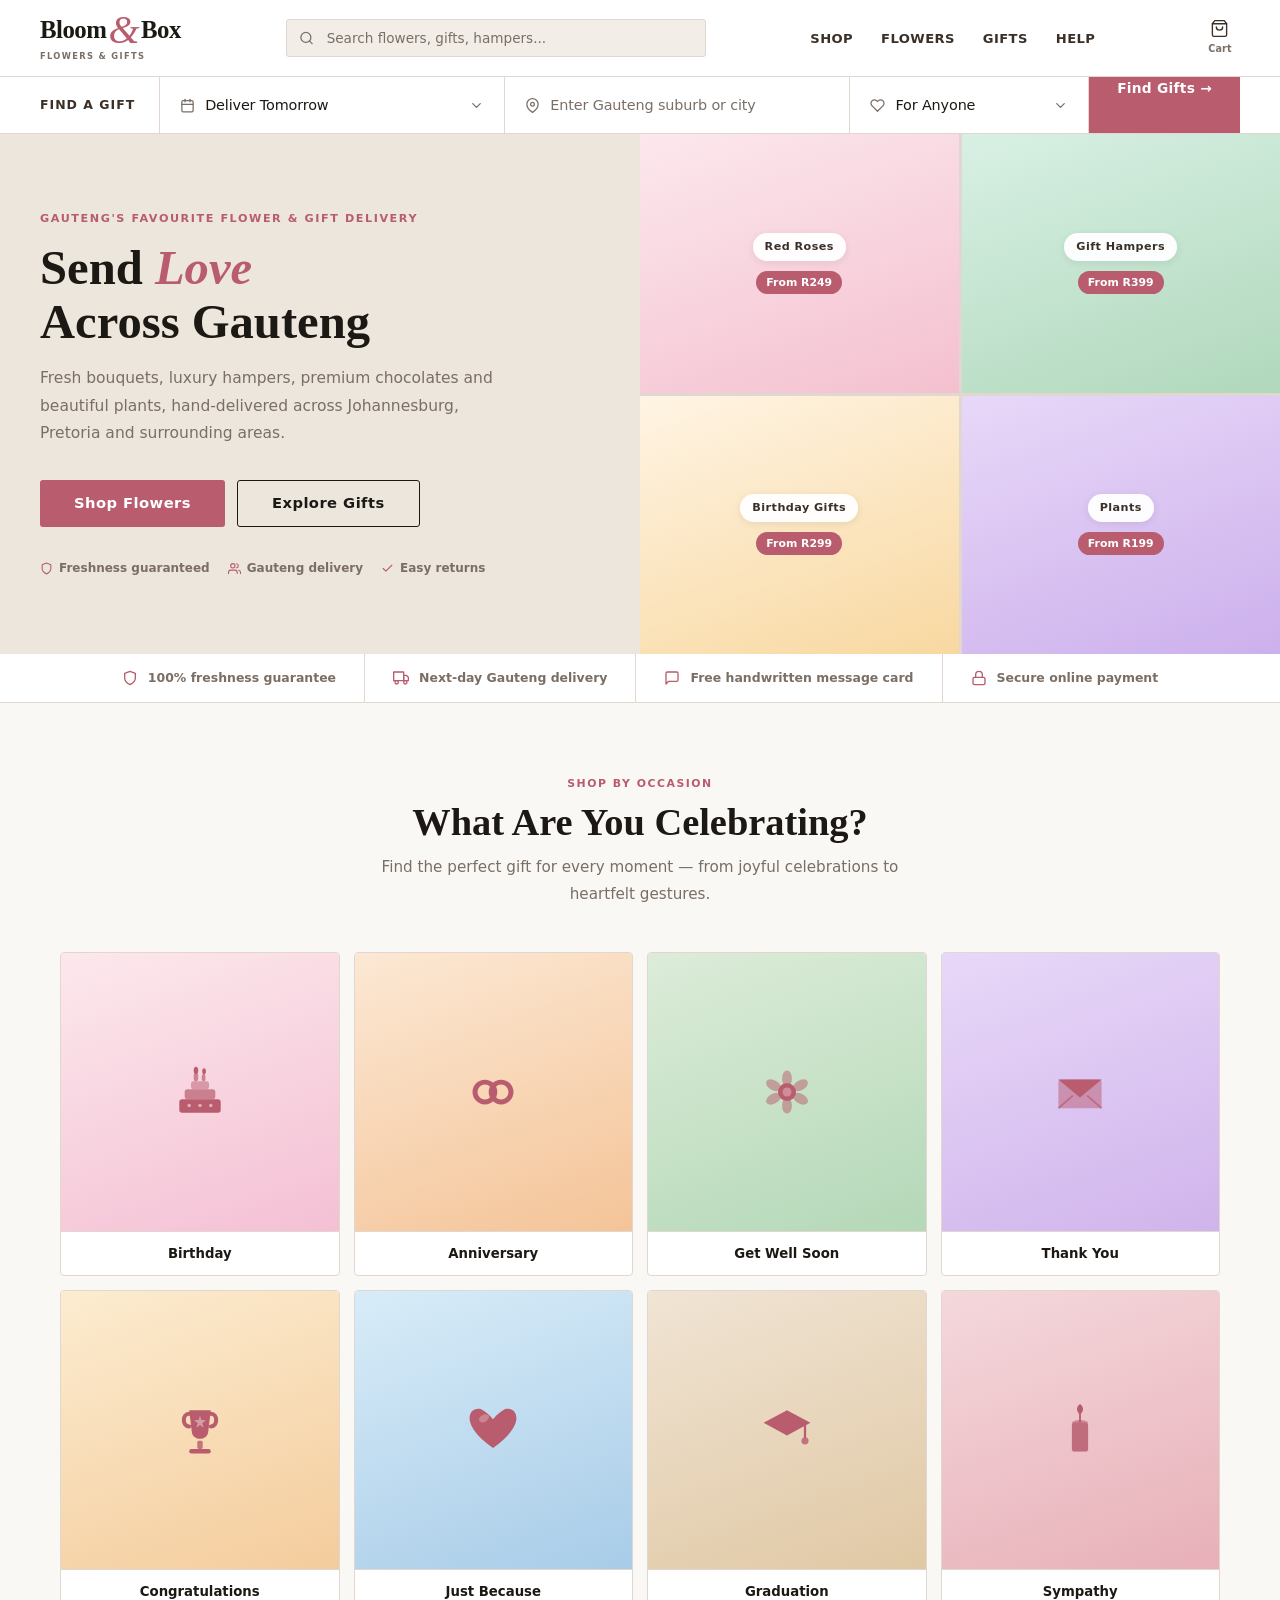
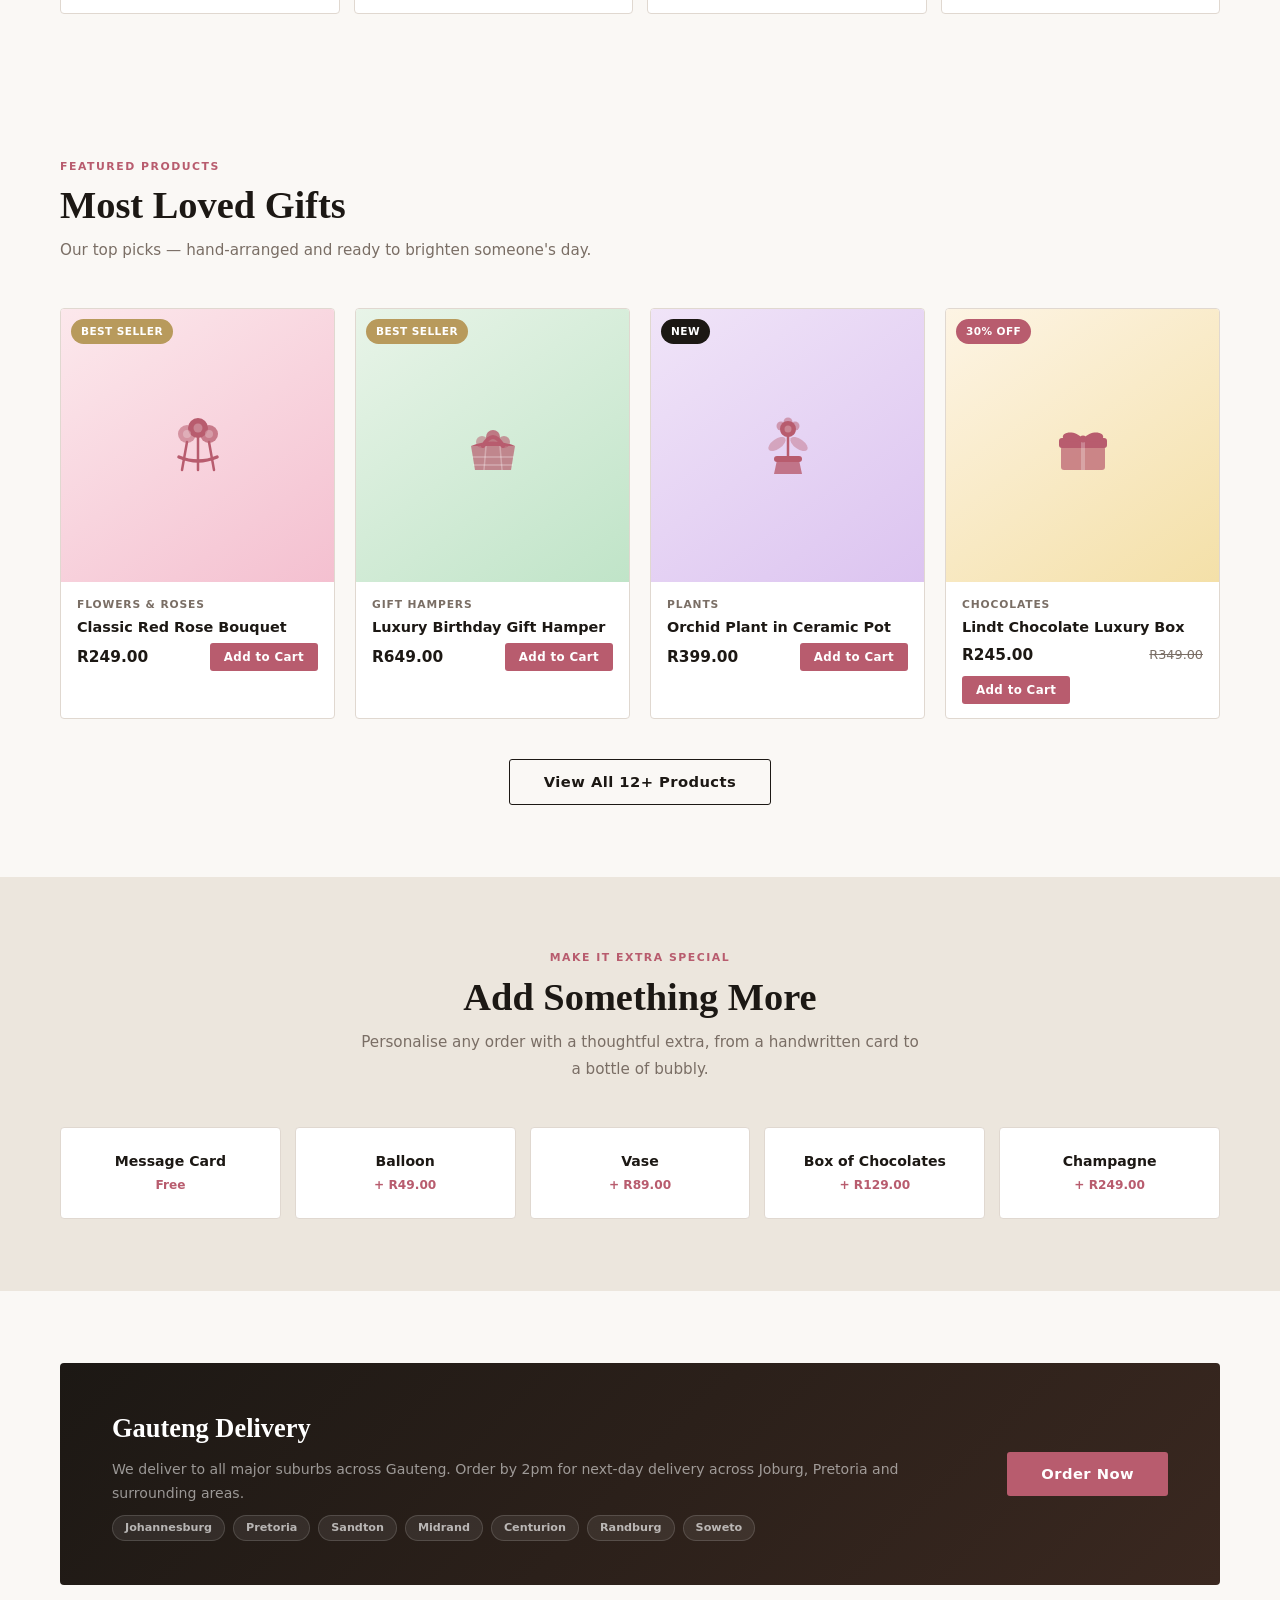
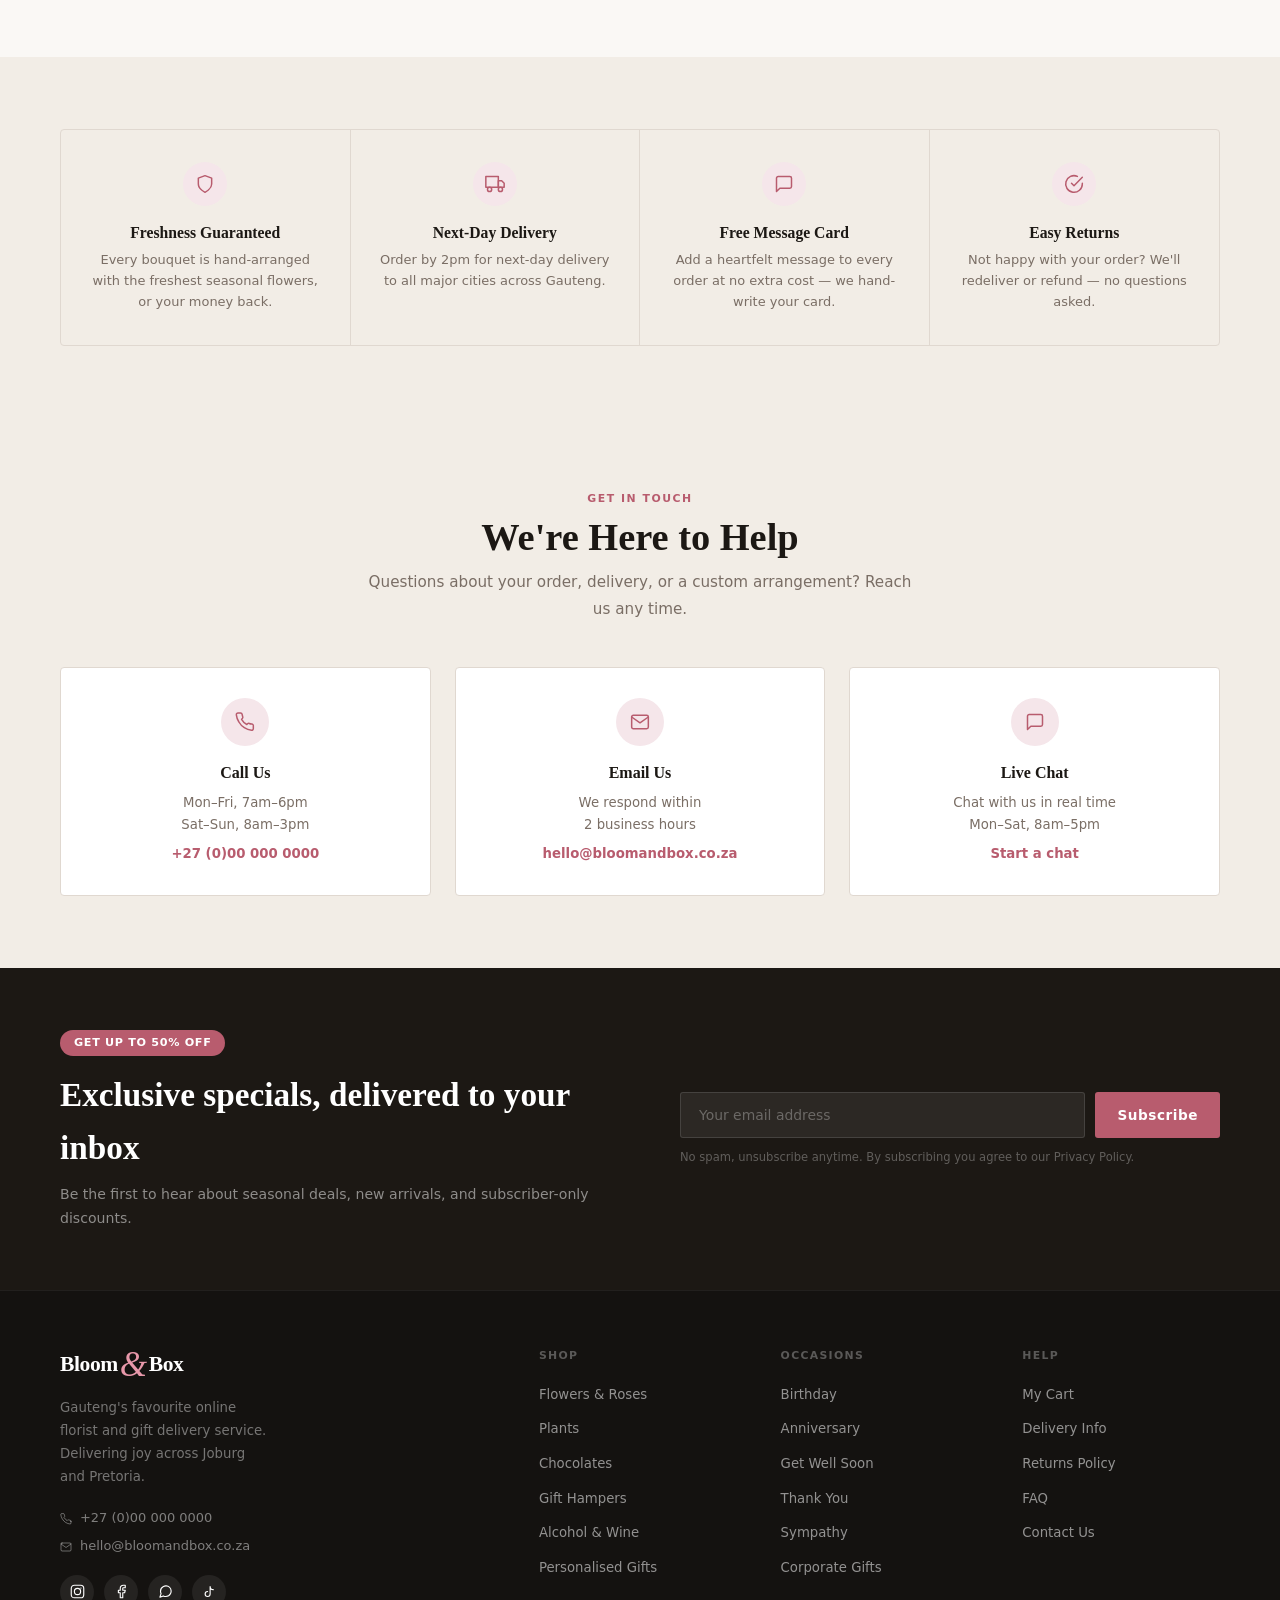
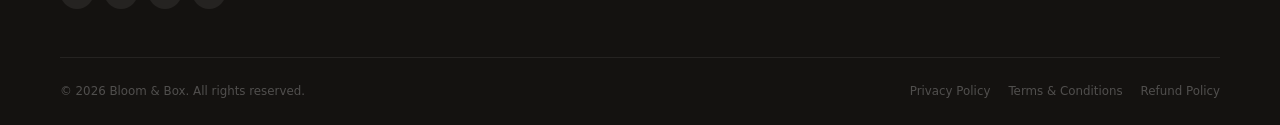
==== commit 51c6fac6: "Bloom & Box: multi-page ecommerce with working cart - Split single page into index.html (home), prod" ====
--- a/bloomandbox/index.html
+++ b/bloomandbox/index.html
@@ -3,8 +3,8 @@
 <head>
 <meta charset="UTF-8">
 <meta name="viewport" content="width=device-width, initial-scale=1.0">
-<title>Bloom &amp; Box – Flowers &amp; Gifts Delivered Across South Africa</title>
-<meta name="description" content="Fresh flowers, curated gift hampers, chocolates and plants delivered same-day across South Africa.">
+<title>Bloom &amp; Box – Flowers &amp; Gifts Delivered Across Gauteng</title>
+<meta name="description" content="Fresh flowers, curated gift hampers, chocolates and plants delivered same-day across Gauteng, South Africa.">
 <link rel="stylesheet" href="styles.css">
 </head>
 <body>
@@ -12,57 +12,43 @@
 <!-- HEADER -->
 <header class="hdr" id="hdr">
   <div class="hdr-inner">
-
-    <!-- LOGO -->
-    <a href="#" class="logo">
+    <a href="index.html" class="logo">
       <span class="logo-name">Bloom <span class="amp">&amp;</span> Box</span>
       <span class="logo-tag">Flowers &amp; Gifts</span>
     </a>
-
-    <!-- SEARCH -->
     <div class="hdr-search">
       <svg class="search-icon" viewBox="0 0 24 24"><circle cx="11" cy="11" r="8"/><line x1="21" y1="21" x2="16.65" y2="16.65"/></svg>
       <input type="search" placeholder="Search flowers, gifts, hampers...">
     </div>
-
-    <!-- NAV -->
     <nav class="hdr-nav">
-      <a href="#occasions">Occasions</a>
-      <a href="#shop">Flowers</a>
-      <a href="#gifts">Gifts</a>
+      <a href="products.html?cat=all">Shop</a>
+      <a href="products.html?cat=flowers">Flowers</a>
+      <a href="products.html?cat=hampers">Gifts</a>
       <a href="#contact">Help</a>
     </nav>
-
-    <!-- ACTIONS -->
     <div class="hdr-actions">
-      <button class="icon-btn" aria-label="Track Order" title="Track Your Order">
-        <svg viewBox="0 0 24 24"><rect x="1" y="3" width="15" height="13"/><polygon points="16 8 20 8 23 11 23 16 16 16 16 8"/><circle cx="5.5" cy="18.5" r="2.5"/><circle cx="18.5" cy="18.5" r="2.5"/></svg>
-        <span class="icon-btn-label">Track</span>
-      </button>
-      <button class="icon-btn" aria-label="Wishlist">
-        <svg viewBox="0 0 24 24"><path d="M20.84 4.61a5.5 5.5 0 0 0-7.78 0L12 5.67l-1.06-1.06a5.5 5.5 0 0 0-7.78 7.78l1.06 1.06L12 21.23l7.78-7.78 1.06-1.06a5.5 5.5 0 0 0 0-7.78z"/></svg>
-        <span class="icon-btn-label">Saved</span>
-      </button>
-      <button class="icon-btn" aria-label="Cart" style="flex-direction:column;gap:3px;position:relative">
+      <a href="cart.html" class="icon-btn" aria-label="Cart" style="flex-direction:column;gap:3px;position:relative">
         <svg viewBox="0 0 24 24"><path d="M6 2 3 6v14a2 2 0 0 0 2 2h14a2 2 0 0 0 2-2V6l-3-4z"/><line x1="3" y1="6" x2="21" y2="6"/><path d="M16 10a4 4 0 0 1-8 0"/></svg>
-        <span class="cart-dot">2</span>
+        <span class="cart-count" style="display:none"></span>
         <span class="icon-btn-label">Cart</span>
-      </button>
+      </a>
       <button class="mob-menu" id="mob" aria-label="Menu">
         <span></span><span></span><span></span>
       </button>
     </div>
-
   </div>
 </header>
 
 <!-- MOBILE NAV -->
 <div class="mob-overlay" id="moboverlay"></div>
 <nav class="mob-nav" id="mobnav">
-  <a href="#occasions">Occasions</a>
-  <a href="#shop">Flowers</a>
-  <a href="#gifts">Gifts</a>
+  <a href="products.html?cat=all">Shop All</a>
+  <a href="products.html?cat=flowers">Flowers</a>
+  <a href="products.html?cat=hampers">Gift Hampers</a>
+  <a href="products.html?cat=chocolates">Chocolates</a>
+  <a href="products.html?cat=plants">Plants</a>
   <a href="#contact">Help</a>
+  <a href="cart.html">Cart</a>
 </nav>
 
 <!-- DELIVERY FINDER -->
@@ -94,11 +80,9 @@
           <option value="Alberton"><option value="Germiston"><option value="Boksburg">
           <option value="Benoni"><option value="Kempton Park"><option value="Edenvale">
           <option value="Bedfordview"><option value="Brakpan"><option value="Springs">
-          <option value="Tembisa"><option value="Alexandra"><option value="Diepsloot">
-          <option value="Kyalami"><option value="Rivonia"><option value="Bryanston">
-          <option value="Randpark Ridge"><option value="Sunninghill"><option value="Woodmead">
-          <option value="Vereeniging"><option value="Vanderbijlpark"><option value="Meyerton">
-          <option value="Atteridgeville"><option value="Mamelodi"><option value="Soshanguve">
+          <option value="Tembisa"><option value="Alexandra"><option value="Kyalami">
+          <option value="Rivonia"><option value="Bryanston"><option value="Sunninghill">
+          <option value="Vereeniging"><option value="Vanderbijlpark"><option value="Mamelodi">
         </datalist>
       </div>
       <div class="df-field" style="flex:0.65">
@@ -115,7 +99,7 @@
         </div>
       </div>
     </div>
-    <button class="df-go">Find Gifts &#8594;</button>
+    <a href="products.html?cat=all" class="df-go">Find Gifts &#8594;</a>
   </div>
 </div>
 
@@ -126,8 +110,8 @@
     <h1 class="hero-title">Send <em>Love</em><br>Across Gauteng</h1>
     <p class="hero-desc">Fresh bouquets, luxury hampers, premium chocolates and beautiful plants, hand-delivered across Johannesburg, Pretoria and surrounding areas.</p>
     <div class="hero-btns">
-      <a href="#shop" class="btn btn-primary btn-lg">Shop Flowers</a>
-      <a href="#gifts" class="btn btn-outline btn-lg">Explore Gifts</a>
+      <a href="products.html?cat=flowers" class="btn btn-primary btn-lg">Shop Flowers</a>
+      <a href="products.html?cat=hampers" class="btn btn-outline btn-lg">Explore Gifts</a>
     </div>
     <div class="hero-tags">
       <span class="htag"><svg viewBox="0 0 24 24"><path d="M12 22s8-4 8-10V5l-8-3-8 3v7c0 6 8 10 8 10z"/></svg>Freshness guaranteed</span>
@@ -174,49 +158,49 @@
       <p class="sub">Find the perfect gift for every moment — from joyful celebrations to heartfelt gestures.</p>
     </div>
     <div class="ogrid">
-      <a href="#" class="ocard">
+      <a href="products.html?cat=all" class="ocard">
         <div class="ocard-img oc1">
           <svg class="ocard-icon" viewBox="0 0 60 60"><ellipse cx="25.5" cy="6" rx="2.5" ry="4" fill="currentColor"/><ellipse cx="34.5" cy="7" rx="2" ry="3.5" fill="currentColor"/><rect x="23" y="9" width="5" height="9" rx="2.5" fill="currentColor" opacity=".7"/><rect x="32" y="10" width="4" height="8" rx="2" fill="currentColor" opacity=".7"/><rect x="20" y="18" width="20" height="9" rx="3" fill="currentColor" opacity=".5"/><rect x="13" y="27" width="34" height="11" rx="3" fill="currentColor" opacity=".7"/><rect x="7" y="38" width="46" height="15" rx="3" fill="currentColor"/><circle cx="18" cy="45" r="2" fill="white" opacity=".5"/><circle cx="30" cy="45" r="2" fill="white" opacity=".5"/><circle cx="42" cy="45" r="2" fill="white" opacity=".5"/></svg>
         </div>
         <div class="ocard-name">Birthday</div>
       </a>
-      <a href="#" class="ocard">
+      <a href="products.html?cat=all" class="ocard">
         <div class="ocard-img oc2">
           <svg class="ocard-icon" viewBox="0 0 60 60"><circle cx="21" cy="30" r="11" fill="none" stroke="currentColor" stroke-width="5.5"/><circle cx="39" cy="30" r="11" fill="none" stroke="currentColor" stroke-width="5.5"/></svg>
         </div>
         <div class="ocard-name">Anniversary</div>
       </a>
-      <a href="#" class="ocard">
+      <a href="products.html?cat=flowers" class="ocard">
         <div class="ocard-img oc3">
           <svg class="ocard-icon" viewBox="0 0 60 60"><ellipse cx="30" cy="15" rx="5.5" ry="9" fill="currentColor" opacity=".5"/><ellipse cx="30" cy="45" rx="5.5" ry="9" fill="currentColor" opacity=".5"/><ellipse cx="15" cy="22.5" rx="5.5" ry="9" transform="rotate(-60 15 22.5)" fill="currentColor" opacity=".5"/><ellipse cx="45" cy="22.5" rx="5.5" ry="9" transform="rotate(60 45 22.5)" fill="currentColor" opacity=".5"/><ellipse cx="15" cy="37.5" rx="5.5" ry="9" transform="rotate(60 15 37.5)" fill="currentColor" opacity=".5"/><ellipse cx="45" cy="37.5" rx="5.5" ry="9" transform="rotate(-60 45 37.5)" fill="currentColor" opacity=".5"/><circle cx="30" cy="30" r="10" fill="currentColor"/><circle cx="30" cy="30" r="5" fill="white" opacity=".3"/></svg>
         </div>
         <div class="ocard-name">Get Well Soon</div>
       </a>
-      <a href="#" class="ocard">
+      <a href="products.html?cat=all" class="ocard">
         <div class="ocard-img oc4">
           <svg class="ocard-icon" viewBox="0 0 60 60"><rect x="6" y="16" width="48" height="32" rx="3" fill="currentColor" opacity=".5"/><path d="M6 16 L30 36 L54 16Z" fill="currentColor"/><line x1="6" y1="48" x2="22" y2="34" stroke="currentColor" stroke-width="2" fill="none" opacity=".7"/><line x1="54" y1="48" x2="38" y2="34" stroke="currentColor" stroke-width="2" fill="none" opacity=".7"/></svg>
         </div>
         <div class="ocard-name">Thank You</div>
       </a>
-      <a href="#" class="ocard">
+      <a href="products.html?cat=hampers" class="ocard">
         <div class="ocard-img oc5">
           <svg class="ocard-icon" viewBox="0 0 60 60"><path d="M18 8 H42 L39 33 C37 42 23 42 21 33Z" fill="currentColor"/><path d="M18 12 C10 12 10 26 18 26" fill="none" stroke="currentColor" stroke-width="4.5" stroke-linecap="round"/><path d="M42 12 C50 12 50 26 42 26" fill="none" stroke="currentColor" stroke-width="4.5" stroke-linecap="round"/><rect x="27" y="42" width="6" height="9" rx="1.5" fill="currentColor" opacity=".8"/><rect x="18" y="51" width="24" height="5" rx="2.5" fill="currentColor"/><polygon points="30,14 31.5,19 36.5,19 32.5,22.5 34,27.5 30,24.5 26,27.5 27.5,22.5 23.5,19 28.5,19" fill="white" opacity=".4"/></svg>
         </div>
         <div class="ocard-name">Congratulations</div>
       </a>
-      <a href="#" class="ocard">
+      <a href="products.html?cat=flowers" class="ocard">
         <div class="ocard-img oc6">
           <svg class="ocard-icon" viewBox="0 0 60 60"><path d="M30 50 C10 36 4 24 4 17 C4 9 10 5 17 7 C21 9 26 13 30 18 C34 13 39 9 43 7 C50 5 56 9 56 17 C56 24 50 36 30 50Z" fill="currentColor"/><ellipse cx="20" cy="17" rx="6" ry="4" fill="white" opacity=".25" transform="rotate(-30 20 17)"/></svg>
         </div>
         <div class="ocard-name">Just Because</div>
       </a>
-      <a href="#" class="ocard">
+      <a href="products.html?cat=all" class="ocard">
         <div class="ocard-img oc7">
           <svg class="ocard-icon" viewBox="0 0 60 60"><polygon points="30,8 56,22 30,36 4,22" fill="currentColor"/><ellipse cx="30" cy="22" rx="16" ry="6" fill="currentColor" opacity=".4"/><line x1="50" y1="23" x2="50" y2="38" stroke="currentColor" stroke-width="2.5" stroke-linecap="round" fill="none"/><circle cx="50" cy="42" r="4" fill="currentColor" opacity=".8"/></svg>
         </div>
         <div class="ocard-name">Graduation</div>
       </a>
-      <a href="#" class="ocard">
+      <a href="products.html?cat=plants" class="ocard">
         <div class="ocard-img oc8">
           <svg class="ocard-icon" viewBox="0 0 60 60"><path d="M30 13 C26 9 25 5 30 1 C35 5 34 9 30 13Z" fill="currentColor"/><path d="M30 13 C27 10 27 7 30 4 C33 7 33 10 30 13Z" fill="currentColor" opacity=".4"/><line x1="30" y1="13" x2="30" y2="22" stroke="currentColor" stroke-width="2" stroke-linecap="round" fill="none"/><ellipse cx="30" cy="22" rx="9" ry="3" fill="currentColor" opacity=".6"/><rect x="21" y="22" width="18" height="32" rx="3" fill="currentColor"/><rect x="21" y="22" width="18" height="32" rx="3" fill="white" opacity=".1"/></svg>
         </div>
@@ -226,96 +210,28 @@
   </div>
 </section>
 
-<!-- BROWSE CATEGORIES -->
-<section class="sec sec-alt" id="shop">
-  <div class="container">
-    <div class="sh">
-      <span class="eyebrow">Browse by Category</span>
-      <h2 class="h2">Shop the Full Range</h2>
-      <p class="sub">From fresh-cut roses to indulgent hampers, something beautiful for every budget and occasion.</p>
-    </div>
-    <div class="cgrid">
-      <a href="#" class="ccard">
-        <div class="ccard-bg c1"></div>
-        <div class="ccard-body"><span class="ccard-name">Flowers &amp; Roses</span><span class="ccard-count">120+ arrangements</span></div>
-        <div class="ccard-arrow"><svg viewBox="0 0 24 24"><line x1="5" y1="12" x2="19" y2="12"/><polyline points="12 5 19 12 12 19"/></svg></div>
-      </a>
-      <a href="#" class="ccard">
-        <div class="ccard-bg c2"></div>
-        <div class="ccard-body"><span class="ccard-name">Plants &amp; Succulents</span><span class="ccard-count">60+ varieties</span></div>
-        <div class="ccard-arrow"><svg viewBox="0 0 24 24"><line x1="5" y1="12" x2="19" y2="12"/><polyline points="12 5 19 12 12 19"/></svg></div>
-      </a>
-      <a href="#" class="ccard">
-        <div class="ccard-bg c3"></div>
-        <div class="ccard-body"><span class="ccard-name">Chocolates &amp; Sweets</span><span class="ccard-count">80+ products</span></div>
-        <div class="ccard-arrow"><svg viewBox="0 0 24 24"><line x1="5" y1="12" x2="19" y2="12"/><polyline points="12 5 19 12 12 19"/></svg></div>
-      </a>
-      <a href="#" class="ccard">
-        <div class="ccard-bg c4"></div>
-        <div class="ccard-body"><span class="ccard-name">Gift Hampers</span><span class="ccard-count">45+ hampers</span></div>
-        <div class="ccard-arrow"><svg viewBox="0 0 24 24"><line x1="5" y1="12" x2="19" y2="12"/><polyline points="12 5 19 12 12 19"/></svg></div>
-      </a>
-      <a href="#" class="ccard">
-        <div class="ccard-bg c5"></div>
-        <div class="ccard-body"><span class="ccard-name">Alcohol &amp; Wine</span><span class="ccard-count">50+ selections</span></div>
-        <div class="ccard-arrow"><svg viewBox="0 0 24 24"><line x1="5" y1="12" x2="19" y2="12"/><polyline points="12 5 19 12 12 19"/></svg></div>
-      </a>
-      <a href="#" class="ccard">
-        <div class="ccard-bg c6"></div>
-        <div class="ccard-body"><span class="ccard-name">Personalised Gifts</span><span class="ccard-count">30+ custom items</span></div>
-        <div class="ccard-arrow"><svg viewBox="0 0 24 24"><line x1="5" y1="12" x2="19" y2="12"/><polyline points="12 5 19 12 12 19"/></svg></div>
-      </a>
-    </div>
-  </div>
-</section>
-
 <!-- FEATURED PRODUCTS -->
-<section class="sec" id="gifts">
+<section class="sec" id="featured">
   <div class="container">
     <div class="sh">
       <span class="eyebrow">Featured Products</span>
       <h2 class="h2">Most Loved Gifts</h2>
-    </div>
-
-    <!-- Shop For tabs -->
-    <div class="shop-for">
-      <span class="shop-for-label">Shop for</span>
-      <button class="sf-btn act">Everyone</button>
-      <button class="sf-btn">For Her</button>
-      <button class="sf-btn">For Him</button>
-      <button class="sf-btn">For Kids</button>
-      <button class="sf-btn">Corporate</button>
-    </div>
-
-    <div class="pf-control">
-      <div class="pf-btns">
-        <button class="pf-btn act">All</button>
-        <button class="pf-btn">Flowers</button>
-        <button class="pf-btn">Chocolates</button>
-        <button class="pf-btn">Hampers</button>
-        <button class="pf-btn">Plants</button>
-        <button class="pf-btn">On Sale</button>
-      </div>
-      <div class="pf-sort"><span>Sort by</span>
-        <select><option>Featured</option><option>Price: Low to High</option><option>Price: High to Low</option><option>Most Popular</option><option>Newest</option></select>
-      </div>
-    </div>
-
-    <div class="pgrid">
+      <p class="sub">Our top picks — hand-arranged and ready to brighten someone's day.</p>
+    </div>
+    <div class="pgrid" style="grid-template-columns:repeat(4,1fr)">
 
       <div class="pcard">
         <div class="pcard-img pi1">
           <div class="pcard-img-inner"><svg class="pcard-icon" viewBox="0 0 60 60"><circle cx="19" cy="18" r="9" fill="currentColor" opacity=".55"/><circle cx="30" cy="12" r="10" fill="currentColor"/><circle cx="41" cy="18" r="9" fill="currentColor" opacity=".75"/><circle cx="19" cy="18" r="4" fill="white" opacity=".25"/><circle cx="30" cy="12" r="4.5" fill="white" opacity=".25"/><circle cx="41" cy="18" r="4" fill="white" opacity=".25"/><line x1="19" y1="26" x2="14" y2="54" stroke="currentColor" stroke-width="2.5" stroke-linecap="round" fill="none"/><line x1="30" y1="21" x2="30" y2="54" stroke="currentColor" stroke-width="2.5" stroke-linecap="round" fill="none"/><line x1="41" y1="26" x2="46" y2="54" stroke="currentColor" stroke-width="2.5" stroke-linecap="round" fill="none"/><path d="M11 41 Q30 49 49 41" fill="none" stroke="currentColor" stroke-width="3.5" stroke-linecap="round"/></svg></div>
           <span class="pcard-badge b-hot">Best Seller</span>
           <div class="pcard-actions">
-            <button class="pac" title="Save to Wishlist"><svg viewBox="0 0 24 24"><path d="M20.84 4.61a5.5 5.5 0 0 0-7.78 0L12 5.67l-1.06-1.06a5.5 5.5 0 0 0-7.78 7.78l1.06 1.06L12 21.23l7.78-7.78 1.06-1.06a5.5 5.5 0 0 0 0-7.78z"/></svg></button>
-            <button class="pac" title="Quick View"><svg viewBox="0 0 24 24"><path d="M1 12s4-8 11-8 11 8 11 8-4 8-11 8-11-8-11-8z"/><circle cx="12" cy="12" r="3"/></svg></button>
+            <button class="pac" title="Save"><svg viewBox="0 0 24 24"><path d="M20.84 4.61a5.5 5.5 0 0 0-7.78 0L12 5.67l-1.06-1.06a5.5 5.5 0 0 0-7.78 7.78l1.06 1.06L12 21.23l7.78-7.78 1.06-1.06a5.5 5.5 0 0 0 0-7.78z"/></svg></button>
           </div>
         </div>
         <div class="pcard-info">
           <div class="pcard-cat">Flowers &amp; Roses</div>
           <div class="pcard-name">Classic Red Rose Bouquet</div>
-          <div class="pcard-price-row"><span class="pcard-price">R249.00</span><button class="pcard-atc">Add to Cart</button></div>
+          <div class="pcard-price-row"><span class="pcard-price">R249.00</span><button class="pcard-atc" onclick="addToCart(1)">Add to Cart</button></div>
         </div>
       </div>
 
@@ -324,14 +240,28 @@
           <div class="pcard-img-inner"><svg class="pcard-icon" viewBox="0 0 60 60"><circle cx="19" cy="26" r="6" fill="currentColor" opacity=".5"/><circle cx="30" cy="21" r="7" fill="currentColor" opacity=".8"/><circle cx="41" cy="26" r="6" fill="currentColor" opacity=".6"/><path d="M8 30 L12 54 L48 54 L52 30Z" fill="currentColor" opacity=".7"/><path d="M8 30 Q30 21 52 30" fill="currentColor"/><line x1="23" y1="30" x2="21" y2="54" stroke="white" stroke-width="1.5" opacity=".3" fill="none"/><line x1="37" y1="30" x2="39" y2="54" stroke="white" stroke-width="1.5" opacity=".3" fill="none"/><line x1="9" y1="41" x2="51" y2="41" stroke="white" stroke-width="1.5" opacity=".3" fill="none"/><line x1="10" y1="49" x2="50" y2="49" stroke="white" stroke-width="1.5" opacity=".3" fill="none"/><path d="M20 30 Q30 12 40 30" fill="none" stroke="currentColor" stroke-width="4" stroke-linecap="round"/></svg></div>
           <span class="pcard-badge b-hot">Best Seller</span>
           <div class="pcard-actions">
-            <button class="pac" title="Save to Wishlist"><svg viewBox="0 0 24 24"><path d="M20.84 4.61a5.5 5.5 0 0 0-7.78 0L12 5.67l-1.06-1.06a5.5 5.5 0 0 0-7.78 7.78l1.06 1.06L12 21.23l7.78-7.78 1.06-1.06a5.5 5.5 0 0 0 0-7.78z"/></svg></button>
-            <button class="pac" title="Quick View"><svg viewBox="0 0 24 24"><path d="M1 12s4-8 11-8 11 8 11 8-4 8-11 8-11-8-11-8z"/><circle cx="12" cy="12" r="3"/></svg></button>
+            <button class="pac" title="Save"><svg viewBox="0 0 24 24"><path d="M20.84 4.61a5.5 5.5 0 0 0-7.78 0L12 5.67l-1.06-1.06a5.5 5.5 0 0 0-7.78 7.78l1.06 1.06L12 21.23l7.78-7.78 1.06-1.06a5.5 5.5 0 0 0 0-7.78z"/></svg></button>
           </div>
         </div>
         <div class="pcard-info">
           <div class="pcard-cat">Gift Hampers</div>
           <div class="pcard-name">Luxury Birthday Gift Hamper</div>
-          <div class="pcard-price-row"><span class="pcard-price">R649.00</span><button class="pcard-atc">Add to Cart</button></div>
+          <div class="pcard-price-row"><span class="pcard-price">R649.00</span><button class="pcard-atc" onclick="addToCart(2)">Add to Cart</button></div>
+        </div>
+      </div>
+
+      <div class="pcard">
+        <div class="pcard-img pi4">
+          <div class="pcard-img-inner"><svg class="pcard-icon" viewBox="0 0 60 60"><path d="M19 44 L16 58 L44 58 L41 44Z" fill="currentColor" opacity=".8"/><rect x="16" y="40" width="28" height="6" rx="3" fill="currentColor"/><line x1="30" y1="40" x2="30" y2="20" stroke="currentColor" stroke-width="2.5" stroke-linecap="round" fill="none"/><ellipse cx="19" cy="28" rx="10" ry="5" transform="rotate(-35 19 28)" fill="currentColor" opacity=".4"/><ellipse cx="41" cy="28" rx="10" ry="5" transform="rotate(35 41 28)" fill="currentColor" opacity=".4"/><circle cx="30" cy="13" r="8" fill="currentColor"/><circle cx="30" cy="6" r="4.5" fill="currentColor" opacity=".5"/><circle cx="37" cy="10" r="4.5" fill="currentColor" opacity=".5"/><circle cx="23" cy="10" r="4.5" fill="currentColor" opacity=".5"/><circle cx="30" cy="13" r="3.5" fill="white" opacity=".25"/></svg></div>
+          <span class="pcard-badge b-new">New</span>
+          <div class="pcard-actions">
+            <button class="pac" title="Save"><svg viewBox="0 0 24 24"><path d="M20.84 4.61a5.5 5.5 0 0 0-7.78 0L12 5.67l-1.06-1.06a5.5 5.5 0 0 0-7.78 7.78l1.06 1.06L12 21.23l7.78-7.78 1.06-1.06a5.5 5.5 0 0 0 0-7.78z"/></svg></button>
+          </div>
+        </div>
+        <div class="pcard-info">
+          <div class="pcard-cat">Plants</div>
+          <div class="pcard-name">Orchid Plant in Ceramic Pot</div>
+          <div class="pcard-price-row"><span class="pcard-price">R399.00</span><button class="pcard-atc" onclick="addToCart(4)">Add to Cart</button></div>
         </div>
       </div>
 
@@ -340,161 +270,20 @@
           <div class="pcard-img-inner"><svg class="pcard-icon" viewBox="0 0 60 60"><rect x="8" y="30" width="44" height="24" rx="3" fill="currentColor" opacity=".7"/><rect x="6" y="22" width="48" height="10" rx="3" fill="currentColor"/><rect x="28" y="22" width="4" height="32" fill="white" opacity=".25"/><path d="M30 23 C22 13 8 16 10 22 C12 28 26 26 30 23Z" fill="currentColor"/><path d="M30 23 C38 13 52 16 50 22 C48 28 34 26 30 23Z" fill="currentColor"/><circle cx="30" cy="23" r="3.5" fill="currentColor"/></svg></div>
           <span class="pcard-badge b-sale">30% Off</span>
           <div class="pcard-actions">
-            <button class="pac" title="Save to Wishlist"><svg viewBox="0 0 24 24"><path d="M20.84 4.61a5.5 5.5 0 0 0-7.78 0L12 5.67l-1.06-1.06a5.5 5.5 0 0 0-7.78 7.78l1.06 1.06L12 21.23l7.78-7.78 1.06-1.06a5.5 5.5 0 0 0 0-7.78z"/></svg></button>
-            <button class="pac" title="Quick View"><svg viewBox="0 0 24 24"><path d="M1 12s4-8 11-8 11 8 11 8-4 8-11 8-11-8-11-8z"/><circle cx="12" cy="12" r="3"/></svg></button>
+            <button class="pac" title="Save"><svg viewBox="0 0 24 24"><path d="M20.84 4.61a5.5 5.5 0 0 0-7.78 0L12 5.67l-1.06-1.06a5.5 5.5 0 0 0-7.78 7.78l1.06 1.06L12 21.23l7.78-7.78 1.06-1.06a5.5 5.5 0 0 0 0-7.78z"/></svg></button>
           </div>
         </div>
         <div class="pcard-info">
           <div class="pcard-cat">Chocolates</div>
           <div class="pcard-name">Lindt Chocolate Luxury Box</div>
-          <div class="pcard-price-row"><span class="pcard-price">R245.00</span><span class="pcard-price-orig">R349.00</span><button class="pcard-atc">Add</button></div>
-        </div>
-      </div>
-
-      <div class="pcard">
-        <div class="pcard-img pi4">
-          <div class="pcard-img-inner"><svg class="pcard-icon" viewBox="0 0 60 60"><path d="M19 44 L16 58 L44 58 L41 44Z" fill="currentColor" opacity=".8"/><rect x="16" y="40" width="28" height="6" rx="3" fill="currentColor"/><line x1="30" y1="40" x2="30" y2="20" stroke="currentColor" stroke-width="2.5" stroke-linecap="round" fill="none"/><ellipse cx="19" cy="28" rx="10" ry="5" transform="rotate(-35 19 28)" fill="currentColor" opacity=".4"/><ellipse cx="41" cy="28" rx="10" ry="5" transform="rotate(35 41 28)" fill="currentColor" opacity=".4"/><circle cx="30" cy="13" r="8" fill="currentColor"/><circle cx="30" cy="6" r="4.5" fill="currentColor" opacity=".5"/><circle cx="37" cy="10" r="4.5" fill="currentColor" opacity=".5"/><circle cx="23" cy="10" r="4.5" fill="currentColor" opacity=".5"/><circle cx="30" cy="13" r="3.5" fill="white" opacity=".25"/></svg></div>
-          <span class="pcard-badge b-new">New</span>
-          <div class="pcard-actions">
-            <button class="pac" title="Save to Wishlist"><svg viewBox="0 0 24 24"><path d="M20.84 4.61a5.5 5.5 0 0 0-7.78 0L12 5.67l-1.06-1.06a5.5 5.5 0 0 0-7.78 7.78l1.06 1.06L12 21.23l7.78-7.78 1.06-1.06a5.5 5.5 0 0 0 0-7.78z"/></svg></button>
-            <button class="pac" title="Quick View"><svg viewBox="0 0 24 24"><path d="M1 12s4-8 11-8 11 8 11 8-4 8-11 8-11-8-11-8z"/><circle cx="12" cy="12" r="3"/></svg></button>
-          </div>
-        </div>
-        <div class="pcard-info">
-          <div class="pcard-cat">Plants</div>
-          <div class="pcard-name">Orchid Plant in Ceramic Pot</div>
-          <div class="pcard-price-row"><span class="pcard-price">R399.00</span><button class="pcard-atc">Add to Cart</button></div>
-        </div>
-      </div>
-
-      <div class="pcard">
-        <div class="pcard-img pi5">
-          <div class="pcard-img-inner"><svg class="pcard-icon" viewBox="0 0 60 60"><circle cx="19" cy="17" r="9" fill="currentColor" opacity=".5"/><circle cx="30" cy="11" r="10" fill="currentColor"/><circle cx="41" cy="17" r="9" fill="currentColor" opacity=".75"/><circle cx="19" cy="17" r="4" fill="white" opacity=".25"/><circle cx="30" cy="11" r="4.5" fill="white" opacity=".25"/><circle cx="41" cy="17" r="4" fill="white" opacity=".25"/><line x1="19" y1="25" x2="14" y2="54" stroke="currentColor" stroke-width="2.5" stroke-linecap="round" fill="none"/><line x1="30" y1="20" x2="30" y2="54" stroke="currentColor" stroke-width="2.5" stroke-linecap="round" fill="none"/><line x1="41" y1="25" x2="46" y2="54" stroke="currentColor" stroke-width="2.5" stroke-linecap="round" fill="none"/><path d="M11 41 Q30 49 49 41" fill="none" stroke="currentColor" stroke-width="3.5" stroke-linecap="round"/></svg></div>
-          <span class="pcard-badge b-hot">Best Seller</span>
-          <div class="pcard-actions">
-            <button class="pac" title="Save to Wishlist"><svg viewBox="0 0 24 24"><path d="M20.84 4.61a5.5 5.5 0 0 0-7.78 0L12 5.67l-1.06-1.06a5.5 5.5 0 0 0-7.78 7.78l1.06 1.06L12 21.23l7.78-7.78 1.06-1.06a5.5 5.5 0 0 0 0-7.78z"/></svg></button>
-            <button class="pac" title="Quick View"><svg viewBox="0 0 24 24"><path d="M1 12s4-8 11-8 11 8 11 8-4 8-11 8-11-8-11-8z"/><circle cx="12" cy="12" r="3"/></svg></button>
-          </div>
-        </div>
-        <div class="pcard-info">
-          <div class="pcard-cat">Flowers &amp; Roses</div>
-          <div class="pcard-name">Mixed Seasonal Bouquet</div>
-          <div class="pcard-price-row"><span class="pcard-price">R349.00</span><button class="pcard-atc">Add to Cart</button></div>
-        </div>
-      </div>
-
-      <div class="pcard">
-        <div class="pcard-img pi6">
-          <div class="pcard-img-inner"><svg class="pcard-icon" viewBox="0 0 60 60"><rect x="5" y="5" width="50" height="50" rx="4" fill="currentColor"/><rect x="13" y="13" width="34" height="34" rx="2" fill="white" opacity=".45"/><path d="M30 43 C18 35 12 27 12 21 C12 14 17 11 22 14 C25 16 28 20 30 22 C32 20 35 16 38 14 C43 11 48 14 48 21 C48 27 42 35 30 43Z" fill="currentColor"/></svg></div>
-          <div class="pcard-actions">
-            <button class="pac" title="Save to Wishlist"><svg viewBox="0 0 24 24"><path d="M20.84 4.61a5.5 5.5 0 0 0-7.78 0L12 5.67l-1.06-1.06a5.5 5.5 0 0 0-7.78 7.78l1.06 1.06L12 21.23l7.78-7.78 1.06-1.06a5.5 5.5 0 0 0 0-7.78z"/></svg></button>
-            <button class="pac" title="Quick View"><svg viewBox="0 0 24 24"><path d="M1 12s4-8 11-8 11 8 11 8-4 8-11 8-11-8-11-8z"/><circle cx="12" cy="12" r="3"/></svg></button>
-          </div>
-        </div>
-        <div class="pcard-info">
-          <div class="pcard-cat">Personalised Gifts</div>
-          <div class="pcard-name">Custom Photo Gift Frame</div>
-          <div class="pcard-price-row"><span class="pcard-price">R259.00</span><button class="pcard-atc">Add to Cart</button></div>
-        </div>
-      </div>
-
-      <div class="pcard">
-        <div class="pcard-img pi7">
-          <div class="pcard-img-inner"><svg class="pcard-icon" viewBox="0 0 60 60"><rect x="26" y="6" width="8" height="5" rx="2" fill="currentColor"/><rect x="24" y="10" width="12" height="18" rx="3" fill="currentColor"/><path d="M22 28 C14 33 12 42 12 52 L48 52 C48 42 46 33 38 28Z" fill="currentColor" opacity=".75"/><rect x="15" y="38" width="30" height="12" rx="2" fill="white" opacity=".25"/><ellipse cx="21" cy="36" rx="3" ry="8" fill="white" opacity=".15"/></svg></div>
-          <span class="pcard-badge b-new">New</span>
-          <div class="pcard-actions">
-            <button class="pac" title="Save to Wishlist"><svg viewBox="0 0 24 24"><path d="M20.84 4.61a5.5 5.5 0 0 0-7.78 0L12 5.67l-1.06-1.06a5.5 5.5 0 0 0-7.78 7.78l1.06 1.06L12 21.23l7.78-7.78 1.06-1.06a5.5 5.5 0 0 0 0-7.78z"/></svg></button>
-            <button class="pac" title="Quick View"><svg viewBox="0 0 24 24"><path d="M1 12s4-8 11-8 11 8 11 8-4 8-11 8-11-8-11-8z"/><circle cx="12" cy="12" r="3"/></svg></button>
-          </div>
-        </div>
-        <div class="pcard-info">
-          <div class="pcard-cat">Alcohol &amp; Wine</div>
-          <div class="pcard-name">Premium Red Wine &amp; Roses Set</div>
-          <div class="pcard-price-row"><span class="pcard-price">R799.00</span><button class="pcard-atc">Add to Cart</button></div>
-        </div>
-      </div>
-
-      <div class="pcard">
-        <div class="pcard-img pi8">
-          <div class="pcard-img-inner"><svg class="pcard-icon" viewBox="0 0 60 60"><ellipse cx="30" cy="11" rx="5" ry="10" fill="currentColor" opacity=".55"/><ellipse cx="30" cy="49" rx="5" ry="10" fill="currentColor" opacity=".55"/><ellipse cx="11" cy="30" rx="10" ry="5" fill="currentColor" opacity=".55"/><ellipse cx="49" cy="30" rx="10" ry="5" fill="currentColor" opacity=".55"/><ellipse cx="17.5" cy="17.5" rx="5" ry="10" transform="rotate(45 17.5 17.5)" fill="currentColor" opacity=".45"/><ellipse cx="42.5" cy="17.5" rx="5" ry="10" transform="rotate(-45 42.5 17.5)" fill="currentColor" opacity=".45"/><ellipse cx="17.5" cy="42.5" rx="5" ry="10" transform="rotate(-45 17.5 42.5)" fill="currentColor" opacity=".45"/><ellipse cx="42.5" cy="42.5" rx="5" ry="10" transform="rotate(45 42.5 42.5)" fill="currentColor" opacity=".45"/><circle cx="30" cy="30" r="13" fill="currentColor"/><circle cx="30" cy="30" r="7" fill="white" opacity=".2"/></svg></div>
-          <span class="pcard-badge b-sale">15% Off</span>
-          <div class="pcard-actions">
-            <button class="pac" title="Save to Wishlist"><svg viewBox="0 0 24 24"><path d="M20.84 4.61a5.5 5.5 0 0 0-7.78 0L12 5.67l-1.06-1.06a5.5 5.5 0 0 0-7.78 7.78l1.06 1.06L12 21.23l7.78-7.78 1.06-1.06a5.5 5.5 0 0 0 0-7.78z"/></svg></button>
-            <button class="pac" title="Quick View"><svg viewBox="0 0 24 24"><path d="M1 12s4-8 11-8 11 8 11 8-4 8-11 8-11-8-11-8z"/><circle cx="12" cy="12" r="3"/></svg></button>
-          </div>
-        </div>
-        <div class="pcard-info">
-          <div class="pcard-cat">Flowers &amp; Roses</div>
-          <div class="pcard-name">Sunflower &amp; Pink Rose Bouquet</div>
-          <div class="pcard-price-row"><span class="pcard-price">R279.00</span><span class="pcard-price-orig">R329.00</span><button class="pcard-atc">Add</button></div>
-        </div>
-      </div>
-
-      <div class="pcard">
-        <div class="pcard-img pi9">
-          <div class="pcard-img-inner"><svg class="pcard-icon" viewBox="0 0 60 60"><circle cx="18" cy="24" r="6" fill="currentColor" opacity=".5"/><circle cx="30" cy="20" r="7" fill="currentColor" opacity=".7"/><circle cx="42" cy="24" r="6" fill="currentColor" opacity=".6"/><rect x="6" y="28" width="48" height="26" rx="3" fill="currentColor"/><line x1="6" y1="37" x2="54" y2="37" stroke="white" stroke-width="1.5" opacity=".3" fill="none"/><line x1="6" y1="46" x2="54" y2="46" stroke="white" stroke-width="1.5" opacity=".3" fill="none"/><line x1="20" y1="28" x2="20" y2="54" stroke="white" stroke-width="1.5" opacity=".3" fill="none"/><line x1="40" y1="28" x2="40" y2="54" stroke="white" stroke-width="1.5" opacity=".3" fill="none"/></svg></div>
-          <span class="pcard-badge b-hot">Best Seller</span>
-          <div class="pcard-actions">
-            <button class="pac" title="Save to Wishlist"><svg viewBox="0 0 24 24"><path d="M20.84 4.61a5.5 5.5 0 0 0-7.78 0L12 5.67l-1.06-1.06a5.5 5.5 0 0 0-7.78 7.78l1.06 1.06L12 21.23l7.78-7.78 1.06-1.06a5.5 5.5 0 0 0 0-7.78z"/></svg></button>
-            <button class="pac" title="Quick View"><svg viewBox="0 0 24 24"><path d="M1 12s4-8 11-8 11 8 11 8-4 8-11 8-11-8-11-8z"/><circle cx="12" cy="12" r="3"/></svg></button>
-          </div>
-        </div>
-        <div class="pcard-info">
-          <div class="pcard-cat">Gourmet &amp; Snacks</div>
-          <div class="pcard-name">SA Biltong &amp; Snack Crate</div>
-          <div class="pcard-price-row"><span class="pcard-price">R449.00</span><button class="pcard-atc">Add to Cart</button></div>
-        </div>
-      </div>
-
-      <div class="pcard">
-        <div class="pcard-img pi10">
-          <div class="pcard-img-inner"><svg class="pcard-icon" viewBox="0 0 60 60"><ellipse cx="30" cy="12" rx="4" ry="11" fill="currentColor" opacity=".4"/><ellipse cx="30" cy="48" rx="4" ry="11" fill="currentColor" opacity=".4"/><ellipse cx="12" cy="30" rx="11" ry="4" fill="currentColor" opacity=".4"/><ellipse cx="48" cy="30" rx="11" ry="4" fill="currentColor" opacity=".4"/><ellipse cx="18" cy="18" rx="4" ry="11" transform="rotate(45 18 18)" fill="currentColor" opacity=".35"/><ellipse cx="42" cy="18" rx="4" ry="11" transform="rotate(-45 42 18)" fill="currentColor" opacity=".35"/><ellipse cx="18" cy="42" rx="4" ry="11" transform="rotate(-45 18 42)" fill="currentColor" opacity=".35"/><ellipse cx="42" cy="42" rx="4" ry="11" transform="rotate(45 42 42)" fill="currentColor" opacity=".35"/><circle cx="30" cy="30" r="14" fill="currentColor" opacity=".65"/><circle cx="30" cy="30" r="8" fill="currentColor"/><circle cx="30" cy="30" r="4" fill="white" opacity=".3"/></svg></div>
-          <span class="pcard-badge b-new">New</span>
-          <div class="pcard-actions">
-            <button class="pac" title="Save to Wishlist"><svg viewBox="0 0 24 24"><path d="M20.84 4.61a5.5 5.5 0 0 0-7.78 0L12 5.67l-1.06-1.06a5.5 5.5 0 0 0-7.78 7.78l1.06 1.06L12 21.23l7.78-7.78 1.06-1.06a5.5 5.5 0 0 0 0-7.78z"/></svg></button>
-            <button class="pac" title="Quick View"><svg viewBox="0 0 24 24"><path d="M1 12s4-8 11-8 11 8 11 8-4 8-11 8-11-8-11-8z"/><circle cx="12" cy="12" r="3"/></svg></button>
-          </div>
-        </div>
-        <div class="pcard-info">
-          <div class="pcard-cat">Flowers &amp; Roses</div>
-          <div class="pcard-name">Pink Protea &amp; Fynbos Arrangement</div>
-          <div class="pcard-price-row"><span class="pcard-price">R499.00</span><button class="pcard-atc">Add to Cart</button></div>
-        </div>
-      </div>
-
-      <div class="pcard">
-        <div class="pcard-img pi11">
-          <div class="pcard-img-inner"><svg class="pcard-icon" viewBox="0 0 60 60"><circle cx="16" cy="16" r="6" fill="currentColor" opacity=".5"/><circle cx="26" cy="11" r="7" fill="currentColor" opacity=".7"/><circle cx="36" cy="14" r="6" fill="currentColor" opacity=".6"/><circle cx="44" cy="18" r="5" fill="currentColor" opacity=".55"/><path d="M12 22 L12 52 C12 54 14 56 16 56 L42 56 C44 56 46 54 46 52 L46 22Z" fill="currentColor" opacity=".8"/><path d="M46 30 C54 30 54 46 46 46" fill="none" stroke="currentColor" stroke-width="5" stroke-linecap="round"/><rect x="15" y="30" width="4" height="18" rx="2" fill="white" opacity=".15"/></svg></div>
-          <div class="pcard-actions">
-            <button class="pac" title="Save to Wishlist"><svg viewBox="0 0 24 24"><path d="M20.84 4.61a5.5 5.5 0 0 0-7.78 0L12 5.67l-1.06-1.06a5.5 5.5 0 0 0-7.78 7.78l1.06 1.06L12 21.23l7.78-7.78 1.06-1.06a5.5 5.5 0 0 0 0-7.78z"/></svg></button>
-            <button class="pac" title="Quick View"><svg viewBox="0 0 24 24"><path d="M1 12s4-8 11-8 11 8 11 8-4 8-11 8-11-8-11-8z"/><circle cx="12" cy="12" r="3"/></svg></button>
-          </div>
-        </div>
-        <div class="pcard-info">
-          <div class="pcard-cat">Gourmet &amp; Snacks</div>
-          <div class="pcard-name">Craft Beer &amp; Snacks Gift Set</div>
-          <div class="pcard-price-row"><span class="pcard-price">R549.00</span><button class="pcard-atc">Add to Cart</button></div>
-        </div>
-      </div>
-
-      <div class="pcard">
-        <div class="pcard-img pi12">
-          <div class="pcard-img-inner"><svg class="pcard-icon" viewBox="0 0 60 60"><rect x="9" y="30" width="42" height="24" rx="3" fill="currentColor" opacity=".65"/><rect x="7" y="22" width="46" height="10" rx="3" fill="currentColor"/><rect x="28" y="22" width="4" height="32" fill="white" opacity=".25"/><rect x="7" y="25" width="46" height="4" fill="white" opacity=".2"/><path d="M30 23 C22 12 6 15 9 22 C12 29 26 27 30 23Z" fill="currentColor"/><path d="M30 23 C38 12 54 15 51 22 C48 29 34 27 30 23Z" fill="currentColor"/><path d="M30 23 C24 24 15 30 13 38" fill="none" stroke="currentColor" stroke-width="3" stroke-linecap="round"/><path d="M30 23 C36 24 45 30 47 38" fill="none" stroke="currentColor" stroke-width="3" stroke-linecap="round"/><circle cx="30" cy="22" r="4" fill="currentColor"/></svg></div>
-          <span class="pcard-badge b-sale">12% Off</span>
-          <div class="pcard-actions">
-            <button class="pac" title="Save to Wishlist"><svg viewBox="0 0 24 24"><path d="M20.84 4.61a5.5 5.5 0 0 0-7.78 0L12 5.67l-1.06-1.06a5.5 5.5 0 0 0-7.78 7.78l1.06 1.06L12 21.23l7.78-7.78 1.06-1.06a5.5 5.5 0 0 0 0-7.78z"/></svg></button>
-            <button class="pac" title="Quick View"><svg viewBox="0 0 24 24"><path d="M1 12s4-8 11-8 11 8 11 8-4 8-11 8-11-8-11-8z"/><circle cx="12" cy="12" r="3"/></svg></button>
-          </div>
-        </div>
-        <div class="pcard-info">
-          <div class="pcard-cat">Chocolates</div>
-          <div class="pcard-name">Ferrero Rocher Tower Gift Box</div>
-          <div class="pcard-price-row"><span class="pcard-price">R379.00</span><span class="pcard-price-orig">R429.00</span><button class="pcard-atc">Add</button></div>
-        </div>
-      </div>
-
-    </div>
-    <div style="text-align:center;margin-top:44px"><a href="#" class="btn btn-outline btn-lg">View All Products</a></div>
+          <div class="pcard-price-row"><span class="pcard-price">R245.00</span><span class="pcard-price-orig">R349.00</span><button class="pcard-atc" onclick="addToCart(3)">Add to Cart</button></div>
+        </div>
+      </div>
+
+    </div>
+    <div style="text-align:center;margin-top:40px">
+      <a href="products.html?cat=all" class="btn btn-outline btn-lg">View All 12+ Products</a>
+    </div>
   </div>
 </section>
 
@@ -507,26 +296,11 @@
       <p class="sub">Personalise any order with a thoughtful extra, from a handwritten card to a bottle of bubbly.</p>
     </div>
     <div class="addon-grid">
-      <div class="addon-card">
-        <div class="addon-name">Message Card</div>
-        <div class="addon-price">Free</div>
-      </div>
-      <div class="addon-card">
-        <div class="addon-name">Balloon</div>
-        <div class="addon-price">+ R49.00</div>
-      </div>
-      <div class="addon-card">
-        <div class="addon-name">Vase</div>
-        <div class="addon-price">+ R89.00</div>
-      </div>
-      <div class="addon-card">
-        <div class="addon-name">Box of Chocolates</div>
-        <div class="addon-price">+ R129.00</div>
-      </div>
-      <div class="addon-card">
-        <div class="addon-name">Champagne</div>
-        <div class="addon-price">+ R249.00</div>
-      </div>
+      <div class="addon-card"><div class="addon-name">Message Card</div><div class="addon-price">Free</div></div>
+      <div class="addon-card"><div class="addon-name">Balloon</div><div class="addon-price">+ R49.00</div></div>
+      <div class="addon-card"><div class="addon-name">Vase</div><div class="addon-price">+ R89.00</div></div>
+      <div class="addon-card"><div class="addon-name">Box of Chocolates</div><div class="addon-price">+ R129.00</div></div>
+      <div class="addon-card"><div class="addon-name">Champagne</div><div class="addon-price">+ R249.00</div></div>
     </div>
   </div>
 </section>
@@ -548,7 +322,7 @@
           <span class="sd-city">Soweto</span>
         </div>
       </div>
-      <a href="#shop" class="btn btn-primary btn-lg">Order Now</a>
+      <a href="products.html?cat=all" class="btn btn-primary btn-lg">Order Now</a>
     </div>
   </div>
 </section>
@@ -565,7 +339,7 @@
       <div class="feat">
         <div class="feat-icon"><svg viewBox="0 0 24 24"><rect x="1" y="3" width="15" height="13"/><polygon points="16 8 20 8 23 11 23 16 16 16 16 8"/><circle cx="5.5" cy="18.5" r="2.5"/><circle cx="18.5" cy="18.5" r="2.5"/></svg></div>
         <h3>Next-Day Delivery</h3>
-        <p>Order by 2pm for next-day delivery to all major cities across South Africa.</p>
+        <p>Order by 2pm for next-day delivery to all major cities across Gauteng.</p>
       </div>
       <div class="feat">
         <div class="feat-icon"><svg viewBox="0 0 24 24"><path d="M21 15a2 2 0 0 1-2 2H7l-4 4V5a2 2 0 0 1 2-2h14a2 2 0 0 1 2 2z"/></svg></div>
@@ -580,7 +354,6 @@
     </div>
   </div>
 </section>
-
 
 <!-- CONTACT -->
 <section class="sec sec-alt" id="contact">
@@ -620,7 +393,7 @@
       <div>
         <span class="nl-badge">Get up to 50% off</span>
         <h2 class="nl-h">Exclusive specials, delivered to your inbox</h2>
-        <p class="nl-p">Be the first to hear about seasonal deals, new arrivals, and subscriber-only discounts. Join over 120,000 South Africans already subscribed.</p>
+        <p class="nl-p">Be the first to hear about seasonal deals, new arrivals, and subscriber-only discounts.</p>
       </div>
       <div>
         <form class="nl-form" onsubmit="nlSub(event)">
@@ -656,34 +429,33 @@
       <div class="footer-col">
         <h4>Shop</h4>
         <ul>
-          <li><a href="#">Flowers &amp; Roses</a></li>
-          <li><a href="#">Plants</a></li>
-          <li><a href="#">Chocolates</a></li>
-          <li><a href="#">Gift Hampers</a></li>
-          <li><a href="#">Alcohol &amp; Wine</a></li>
-          <li><a href="#">Personalised Gifts</a></li>
+          <li><a href="products.html?cat=flowers">Flowers &amp; Roses</a></li>
+          <li><a href="products.html?cat=plants">Plants</a></li>
+          <li><a href="products.html?cat=chocolates">Chocolates</a></li>
+          <li><a href="products.html?cat=hampers">Gift Hampers</a></li>
+          <li><a href="products.html?cat=wine">Alcohol &amp; Wine</a></li>
+          <li><a href="products.html?cat=gifts">Personalised Gifts</a></li>
         </ul>
       </div>
       <div class="footer-col">
         <h4>Occasions</h4>
         <ul>
-          <li><a href="#">Birthday</a></li>
-          <li><a href="#">Anniversary</a></li>
-          <li><a href="#">Get Well Soon</a></li>
-          <li><a href="#">Thank You</a></li>
-          <li><a href="#">Sympathy</a></li>
-          <li><a href="#">Corporate Gifts</a></li>
+          <li><a href="products.html?cat=all">Birthday</a></li>
+          <li><a href="products.html?cat=all">Anniversary</a></li>
+          <li><a href="products.html?cat=flowers">Get Well Soon</a></li>
+          <li><a href="products.html?cat=all">Thank You</a></li>
+          <li><a href="products.html?cat=plants">Sympathy</a></li>
+          <li><a href="products.html?cat=hampers">Corporate Gifts</a></li>
         </ul>
       </div>
       <div class="footer-col">
-        <h4>Account &amp; Help</h4>
+        <h4>Help</h4>
         <ul>
-          <li><a href="#">Track My Order</a></li>
-          <li><a href="#">My Wishlist</a></li>
-          <li><a href="#">Delivery Info</a></li>
-          <li><a href="#">Returns Policy</a></li>
-          <li><a href="#">FAQ</a></li>
-          <li><a href="#">Contact Us</a></li>
+          <li><a href="cart.html">My Cart</a></li>
+          <li><a href="#contact">Delivery Info</a></li>
+          <li><a href="#contact">Returns Policy</a></li>
+          <li><a href="#contact">FAQ</a></li>
+          <li><a href="#contact">Contact Us</a></li>
         </ul>
       </div>
     </div>
--- a/bloomandbox/styles.css
+++ b/bloomandbox/styles.css
@@ -64,9 +64,9 @@
 .icon-btn svg{width:19px;height:19px;stroke:var(--ink2);fill:none;stroke-width:1.7;stroke-linecap:round;stroke-linejoin:round}
 .icon-btn-label{font-size:.6rem;font-weight:600;color:var(--muted);letter-spacing:.02em}
 .cart-dot{position:absolute;top:-5px;right:-5px;width:16px;height:16px;background:var(--rose);border-radius:50%;border:2px solid var(--white);display:flex;align-items:center;justify-content:center;font-size:.6rem;font-weight:700;color:#fff;z-index:1}
-.mob-menu{display:none;width:38px;height:38px;align-items:center;justify-content:center;background:none;border:1.5px solid var(--border);border-radius:50%;cursor:pointer;flex-direction:column;gap:5px;padding:0;transition:border-color var(--ease),background var(--ease)}
-.mob-menu:hover{border-color:var(--rose)}
-.mob-menu span{display:block;width:16px;height:1.5px;background:var(--ink2);border-radius:1px;transition:all .2s ease}
+.mob-menu{display:none;width:28px;height:28px;align-items:center;justify-content:center;background:none;border:none;cursor:pointer;flex-direction:column;gap:5px;padding:0}
+.mob-menu span{display:block;width:22px;height:2px;background:var(--ink2);border-radius:1px;transition:all .2s ease}
+.mob-menu:hover span{background:var(--rose)}
 .mob-nav{display:none;position:fixed;top:76px;left:0;right:0;background:var(--white);border-bottom:1px solid var(--border);z-index:199;flex-direction:column;padding:0 40px;box-shadow:0 8px 24px rgba(0,0,0,.08)}
 body.nav-open .mob-nav{display:flex}
 .mob-nav a{padding:15px 0;font-size:.96rem;font-weight:600;color:var(--ink2);border-bottom:1px solid var(--border);transition:color var(--ease)}
@@ -372,3 +372,106 @@
   .ogrid{grid-template-columns:repeat(2,1fr)}
 }
 @media(prefers-reduced-motion:reduce){*,*::before,*::after{animation-duration:.01ms!important;transition-duration:.01ms!important}}
+
+/* ── FOCUS FIX ── */
+*:focus{outline:none}
+*:focus-visible{outline:2px solid var(--rose);outline-offset:2px}
+
+/* ── ATC OVERFLOW FIX ── */
+.pcard-price-row{flex-wrap:wrap}
+.pcard-atc{flex-shrink:0}
+
+/* ── CART ICON LINK ── */
+a.icon-btn{text-decoration:none;color:inherit}
+
+/* ── MOB MENU ALIGN ── */
+.mob-menu{align-self:center}
+
+/* ── CART BADGE ── */
+.cart-count{position:absolute;top:2px;right:2px;background:var(--rose);color:#fff;border-radius:50%;width:16px;height:16px;font-size:.62rem;font-weight:700;display:flex;align-items:center;justify-content:center;line-height:1;pointer-events:none}
+
+/* ── TOAST ── */
+#toast{position:fixed;bottom:28px;left:50%;transform:translateX(-50%) translateY(80px);background:var(--ink);color:var(--cream);padding:12px 24px;border-radius:6px;font-size:.88rem;font-weight:500;z-index:9999;transition:transform .3s ease,opacity .3s ease;opacity:0;pointer-events:none;white-space:nowrap;max-width:90vw}
+#toast.show{transform:translateX(-50%) translateY(0);opacity:1}
+
+/* ── PAGE HERO ── */
+.page-hero{background:var(--sand);padding:40px 0 28px;border-bottom:1px solid var(--border)}
+.page-hero-inner{max-width:1240px;margin:0 auto;padding:0 40px}
+.page-hero h1{font-family:var(--serif);font-size:clamp(1.6rem,4vw,2.4rem);color:var(--ink);margin:0 0 6px}
+.page-hero p{color:var(--muted);margin:0;font-size:.95rem}
+
+/* ── FILTER BAR ── */
+.filter-bar{padding:18px 0;border-bottom:1px solid var(--border);background:var(--white);position:sticky;top:76px;z-index:100}
+.filter-bar-inner{max-width:1240px;margin:0 auto;padding:0 40px;display:flex;align-items:center;gap:8px;flex-wrap:wrap}
+.filter-btn{padding:7px 18px;border:1.5px solid var(--border);border-radius:24px;background:transparent;color:var(--muted);font-size:.8rem;font-weight:600;cursor:pointer;transition:all var(--ease);font-family:var(--sans);letter-spacing:.03em}
+.filter-btn:hover{border-color:var(--rose);color:var(--rose)}
+.filter-btn.act{background:var(--rose);border-color:var(--rose);color:#fff}
+
+/* ── SHOP PAGE ── */
+.shop-wrap{max-width:1240px;margin:0 auto;padding:40px 40px 80px}
+.shop-grid{display:grid;grid-template-columns:repeat(4,1fr);gap:20px}
+.pcard-hidden{display:none!important}
+
+/* ── CART PAGE ── */
+.cart-wrap{max-width:1240px;margin:0 auto;padding:40px 40px 80px}
+.cart-layout{display:grid;grid-template-columns:1fr 340px;gap:32px;align-items:start}
+.cart-items-list{display:flex;flex-direction:column;gap:14px}
+.cart-row{display:grid;grid-template-columns:80px 1fr auto;gap:16px;align-items:center;background:var(--white);border:1px solid var(--border);border-radius:6px;padding:16px}
+.cart-thumb{width:80px;height:80px;border-radius:4px;flex-shrink:0;display:flex;align-items:center;justify-content:center}
+.cart-item-name{font-weight:600;color:var(--ink);font-size:.9rem;margin:0 0 3px}
+.cart-item-cat{font-size:.72rem;color:var(--muted);margin:0 0 10px;text-transform:uppercase;letter-spacing:.07em;font-weight:600}
+.cart-qty{display:flex;align-items:center;gap:8px}
+.qty-btn{width:28px;height:28px;border:1.5px solid var(--border);background:transparent;border-radius:4px;cursor:pointer;font-size:1rem;display:flex;align-items:center;justify-content:center;color:var(--ink2);font-family:var(--sans);transition:all var(--ease)}
+.qty-btn:hover{border-color:var(--rose);color:var(--rose)}
+.qty-val{font-weight:700;min-width:22px;text-align:center;color:var(--ink);font-size:.95rem}
+.cart-item-price{font-weight:700;color:var(--ink);font-size:1rem;white-space:nowrap;text-align:right}
+.cart-remove{background:none;border:none;color:var(--muted);cursor:pointer;font-size:.95rem;padding:4px;line-height:1;transition:color var(--ease)}
+.cart-remove:hover{color:#dc2626}
+.cart-right{display:flex;flex-direction:column;align-items:flex-end;gap:8px}
+.cart-summary{background:var(--sand);border:1px solid var(--border);border-radius:6px;padding:24px;position:sticky;top:120px}
+.cs-title{font-weight:700;font-size:1rem;margin:0 0 18px;color:var(--ink)}
+.cs-row{display:flex;justify-content:space-between;margin-bottom:10px;font-size:.88rem;color:var(--ink2)}
+.cs-divider{border:none;border-top:1px solid var(--border);margin:14px 0}
+.cs-total{display:flex;justify-content:space-between;font-weight:700;font-size:1.02rem;color:var(--ink);margin-bottom:18px}
+.btn-checkout{width:100%;padding:13px;background:var(--rose);color:#fff;border:none;border-radius:4px;font-size:.92rem;font-weight:700;cursor:pointer;transition:opacity var(--ease);font-family:var(--sans);letter-spacing:.04em}
+.btn-checkout:hover{opacity:.88}
+.cart-empty{text-align:center;padding:80px 28px;color:var(--muted)}
+.cart-empty h2{color:var(--ink);margin-bottom:10px;font-family:var(--serif);font-size:1.8rem}
+.cart-empty p{margin-bottom:24px}
+.confirm-icon{font-size:3rem;margin-bottom:16px}
+
+/* ── CHECKOUT FORM ── */
+.checkout-section{margin-top:32px;background:var(--white);border:1px solid var(--border);border-radius:6px;padding:28px}
+.checkout-section h2{font-family:var(--serif);font-size:1.3rem;margin:0 0 22px;color:var(--ink)}
+.checkout-grid{display:grid;grid-template-columns:1fr 1fr;gap:16px}
+.cform-group{display:flex;flex-direction:column;gap:6px}
+.cform-group.full{grid-column:1/-1}
+.cform-group label{font-size:.75rem;font-weight:700;color:var(--ink2);letter-spacing:.06em;text-transform:uppercase}
+.cform-group input,.cform-group select,.cform-group textarea{padding:10px 13px;border:1.5px solid var(--border);border-radius:4px;font-size:.9rem;color:var(--ink);background:var(--cream);font-family:var(--sans);transition:border-color var(--ease)}
+.cform-group input:focus,.cform-group select:focus,.cform-group textarea:focus{border-color:var(--rose);outline:none;background:var(--white)}
+.cform-group textarea{resize:vertical;min-height:80px;line-height:1.5}
+.btn-place{width:100%;margin-top:4px;padding:13px;background:var(--rose);color:#fff;border:none;border-radius:4px;font-size:.92rem;font-weight:700;cursor:pointer;transition:opacity var(--ease);font-family:var(--sans);letter-spacing:.04em}
+.btn-place:hover{opacity:.88}
+
+/* ── ORDER CONFIRM ── */
+.order-confirm{text-align:center;padding:80px 28px;max-width:500px;margin:0 auto}
+.order-confirm h2{font-family:var(--serif);color:var(--ink);margin-bottom:12px;font-size:2rem}
+.order-confirm p{color:var(--muted);margin-bottom:28px;line-height:1.7}
+
+/* ── RESPONSIVE ADDITIONS ── */
+@media(max-width:900px){
+  .shop-grid{grid-template-columns:repeat(3,1fr)}
+  .cart-layout{grid-template-columns:1fr}
+  .cart-summary{position:static}
+  .page-hero-inner,.filter-bar-inner,.shop-wrap,.cart-wrap{padding-left:28px;padding-right:28px}
+}
+@media(max-width:640px){
+  .shop-grid{grid-template-columns:repeat(2,1fr)}
+  .checkout-grid{grid-template-columns:1fr}
+  .filter-bar{top:64px}
+}
+@media(max-width:480px){
+  .cart-row{grid-template-columns:64px 1fr auto;gap:10px;padding:12px}
+  .cart-thumb{width:64px;height:64px}
+  .page-hero-inner,.filter-bar-inner,.shop-wrap,.cart-wrap{padding-left:18px;padding-right:18px}
+}
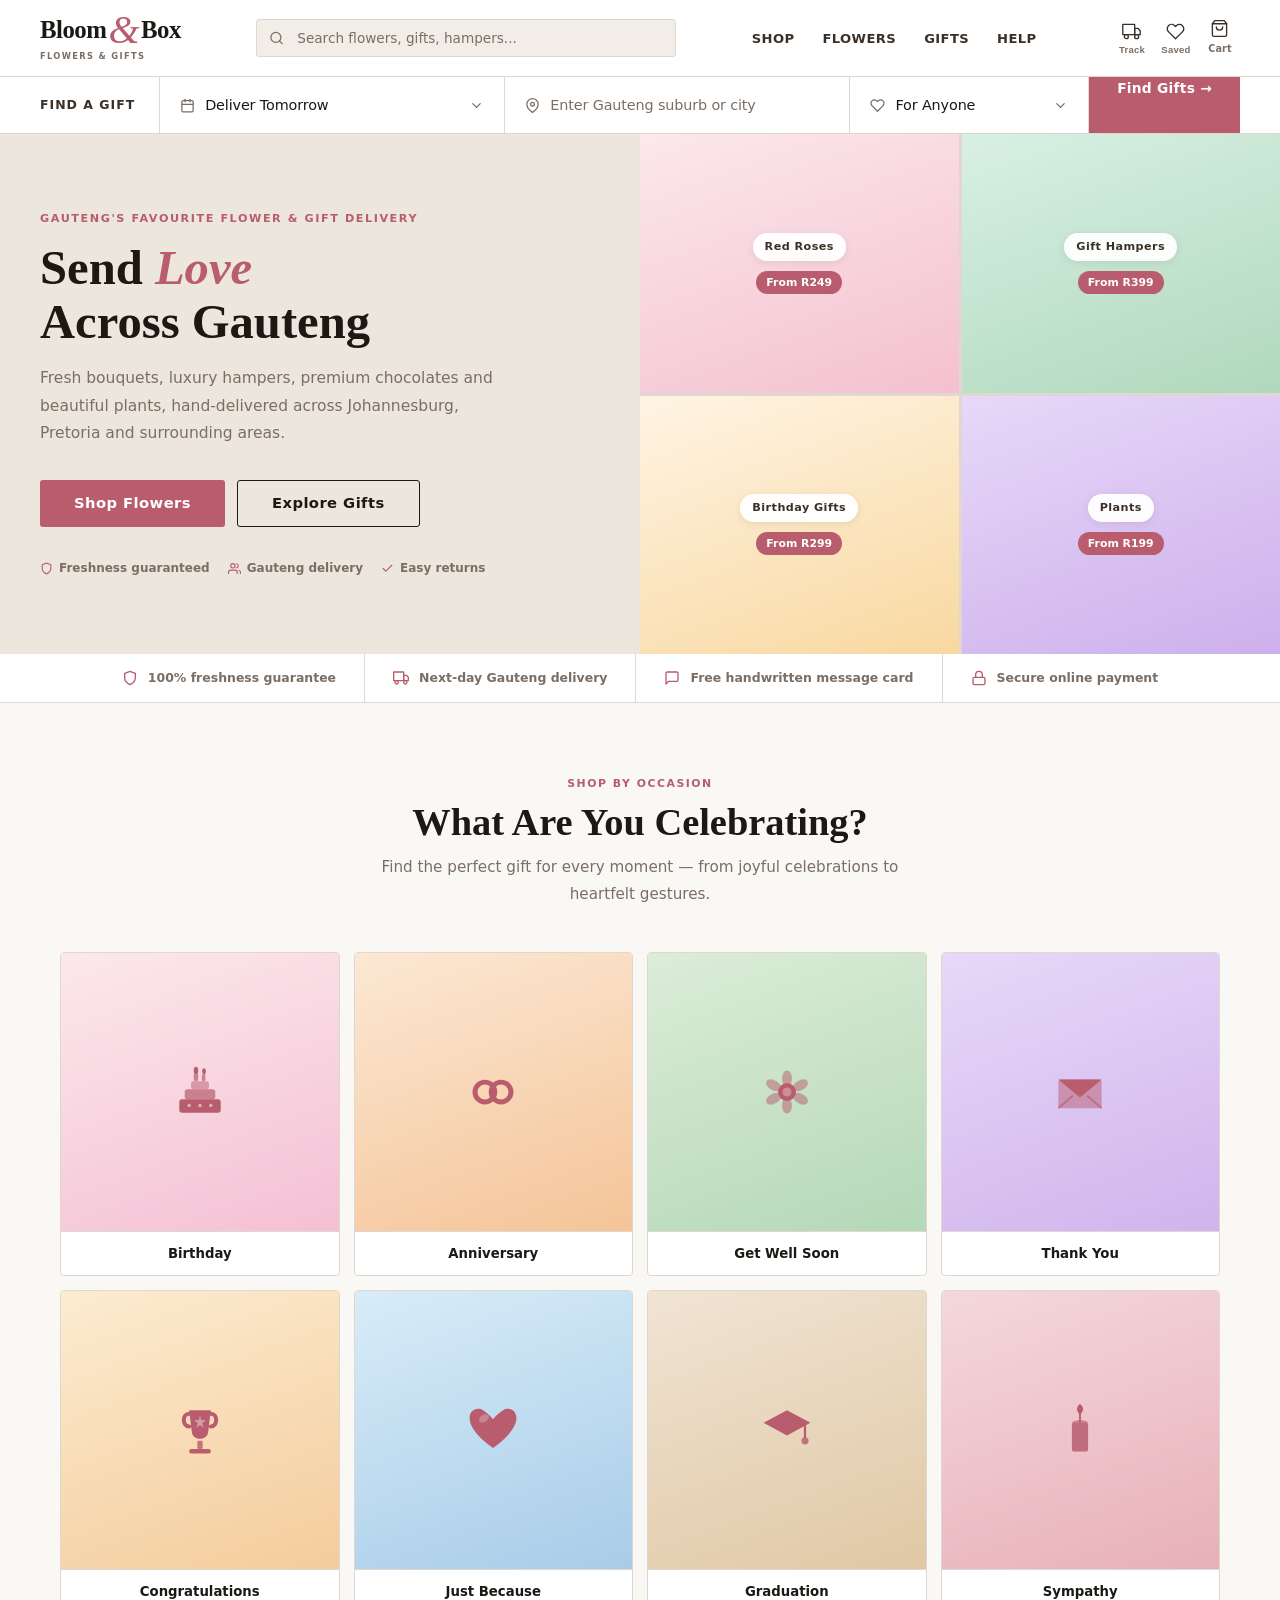
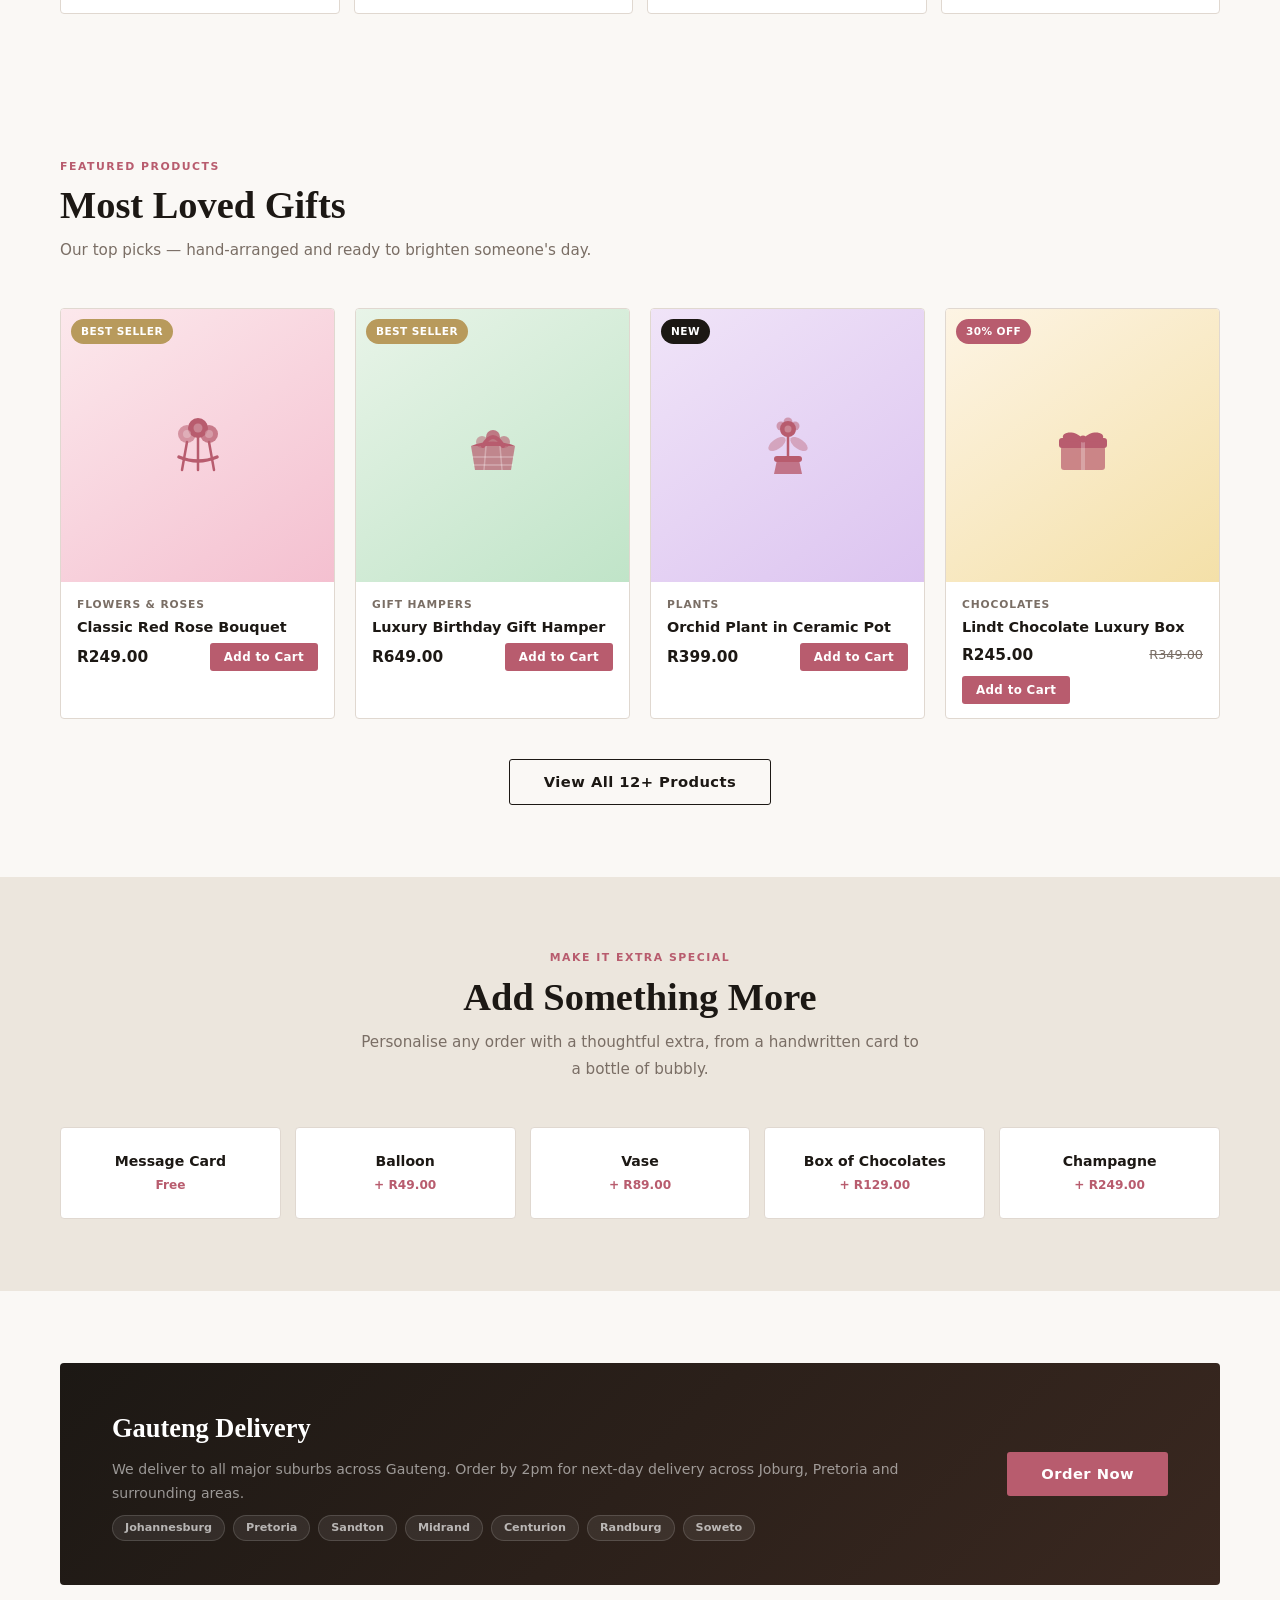
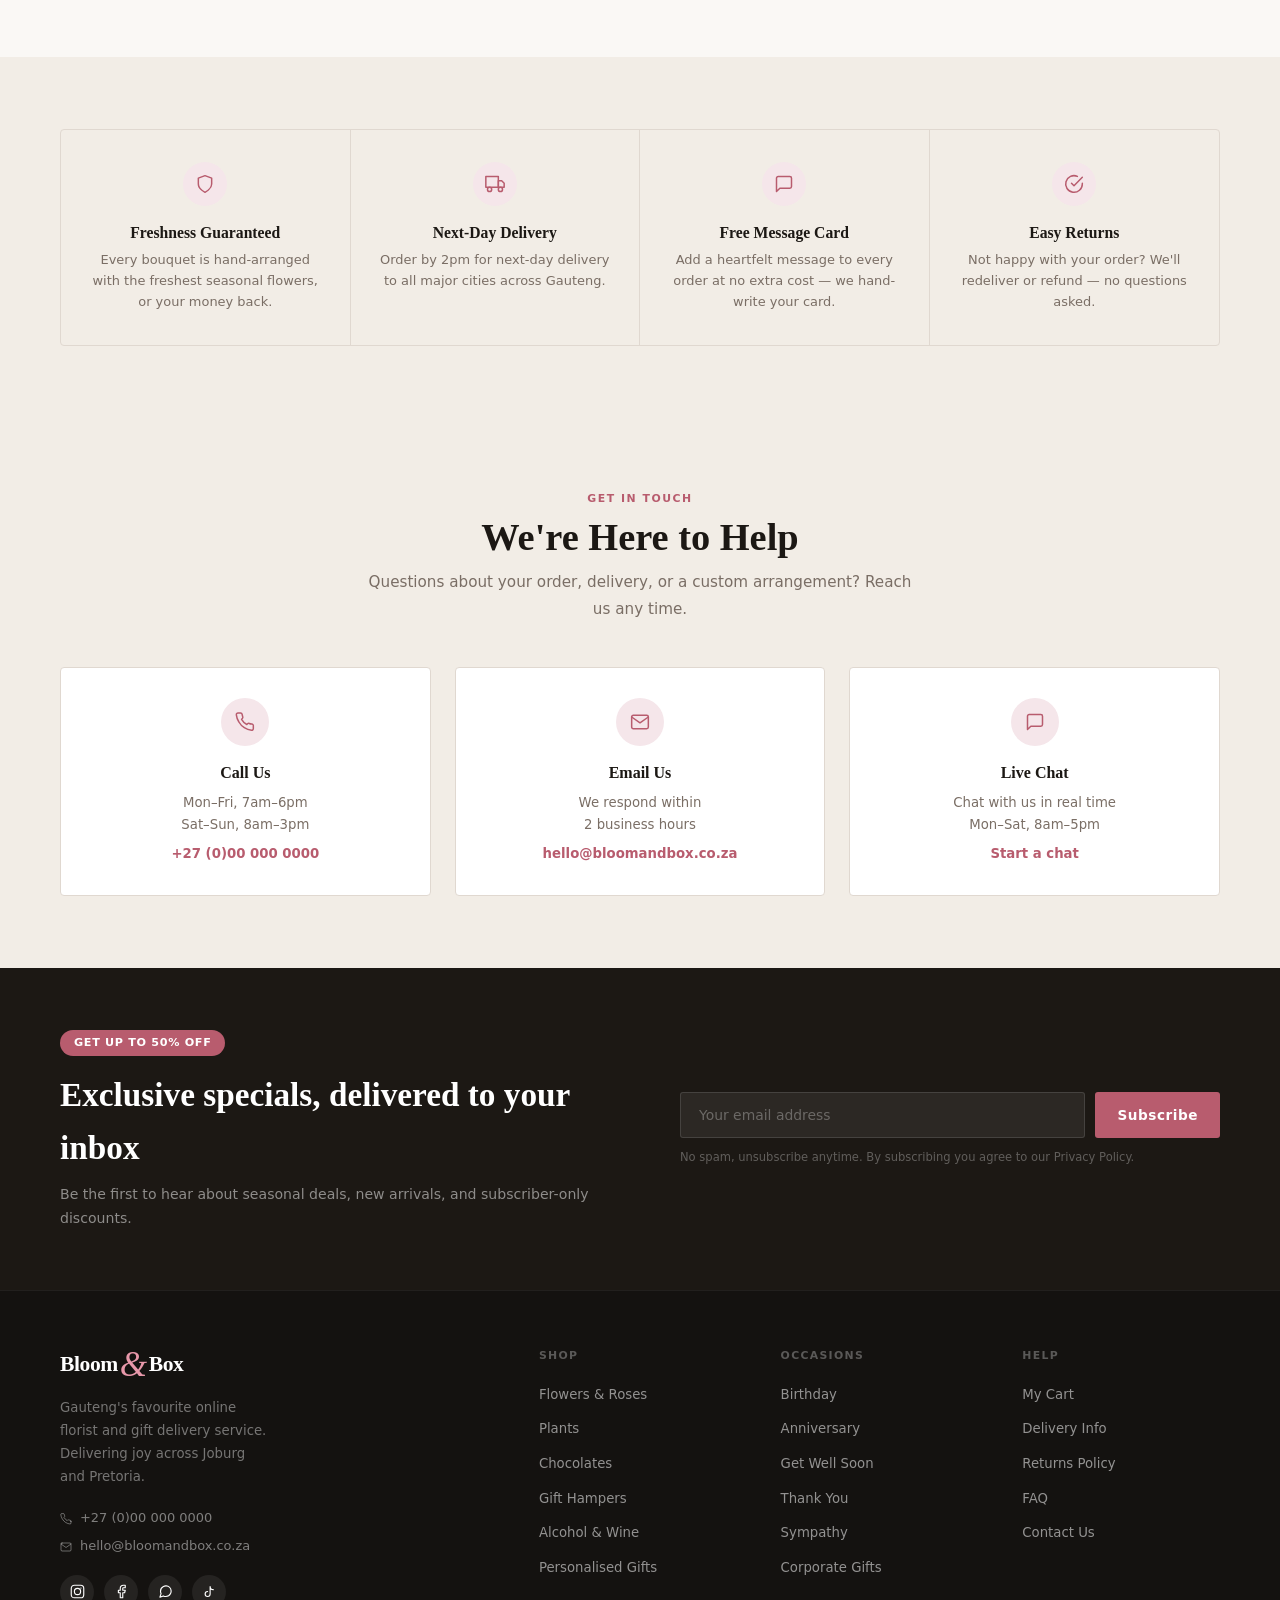
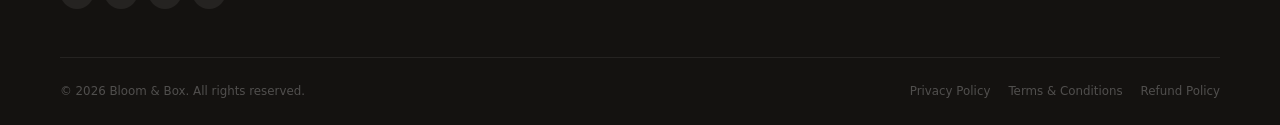
==== commit 82dc5aa8: "Restore Track and Saved icons to header on all pages Co-Authored-By: Claude Sonnet 4.6 <noreply@anth" ====
--- a/bloomandbox/index.html
+++ b/bloomandbox/index.html
@@ -27,6 +27,14 @@
       <a href="#contact">Help</a>
     </nav>
     <div class="hdr-actions">
+      <button class="icon-btn" aria-label="Track Order" title="Track Your Order">
+        <svg viewBox="0 0 24 24"><rect x="1" y="3" width="15" height="13"/><polygon points="16 8 20 8 23 11 23 16 16 16 16 8"/><circle cx="5.5" cy="18.5" r="2.5"/><circle cx="18.5" cy="18.5" r="2.5"/></svg>
+        <span class="icon-btn-label">Track</span>
+      </button>
+      <button class="icon-btn" aria-label="Wishlist">
+        <svg viewBox="0 0 24 24"><path d="M20.84 4.61a5.5 5.5 0 0 0-7.78 0L12 5.67l-1.06-1.06a5.5 5.5 0 0 0-7.78 7.78l1.06 1.06L12 21.23l7.78-7.78 1.06-1.06a5.5 5.5 0 0 0 0-7.78z"/></svg>
+        <span class="icon-btn-label">Saved</span>
+      </button>
       <a href="cart.html" class="icon-btn" aria-label="Cart" style="flex-direction:column;gap:3px;position:relative">
         <svg viewBox="0 0 24 24"><path d="M6 2 3 6v14a2 2 0 0 0 2 2h14a2 2 0 0 0 2-2V6l-3-4z"/><line x1="3" y1="6" x2="21" y2="6"/><path d="M16 10a4 4 0 0 1-8 0"/></svg>
         <span class="cart-count" style="display:none"></span>
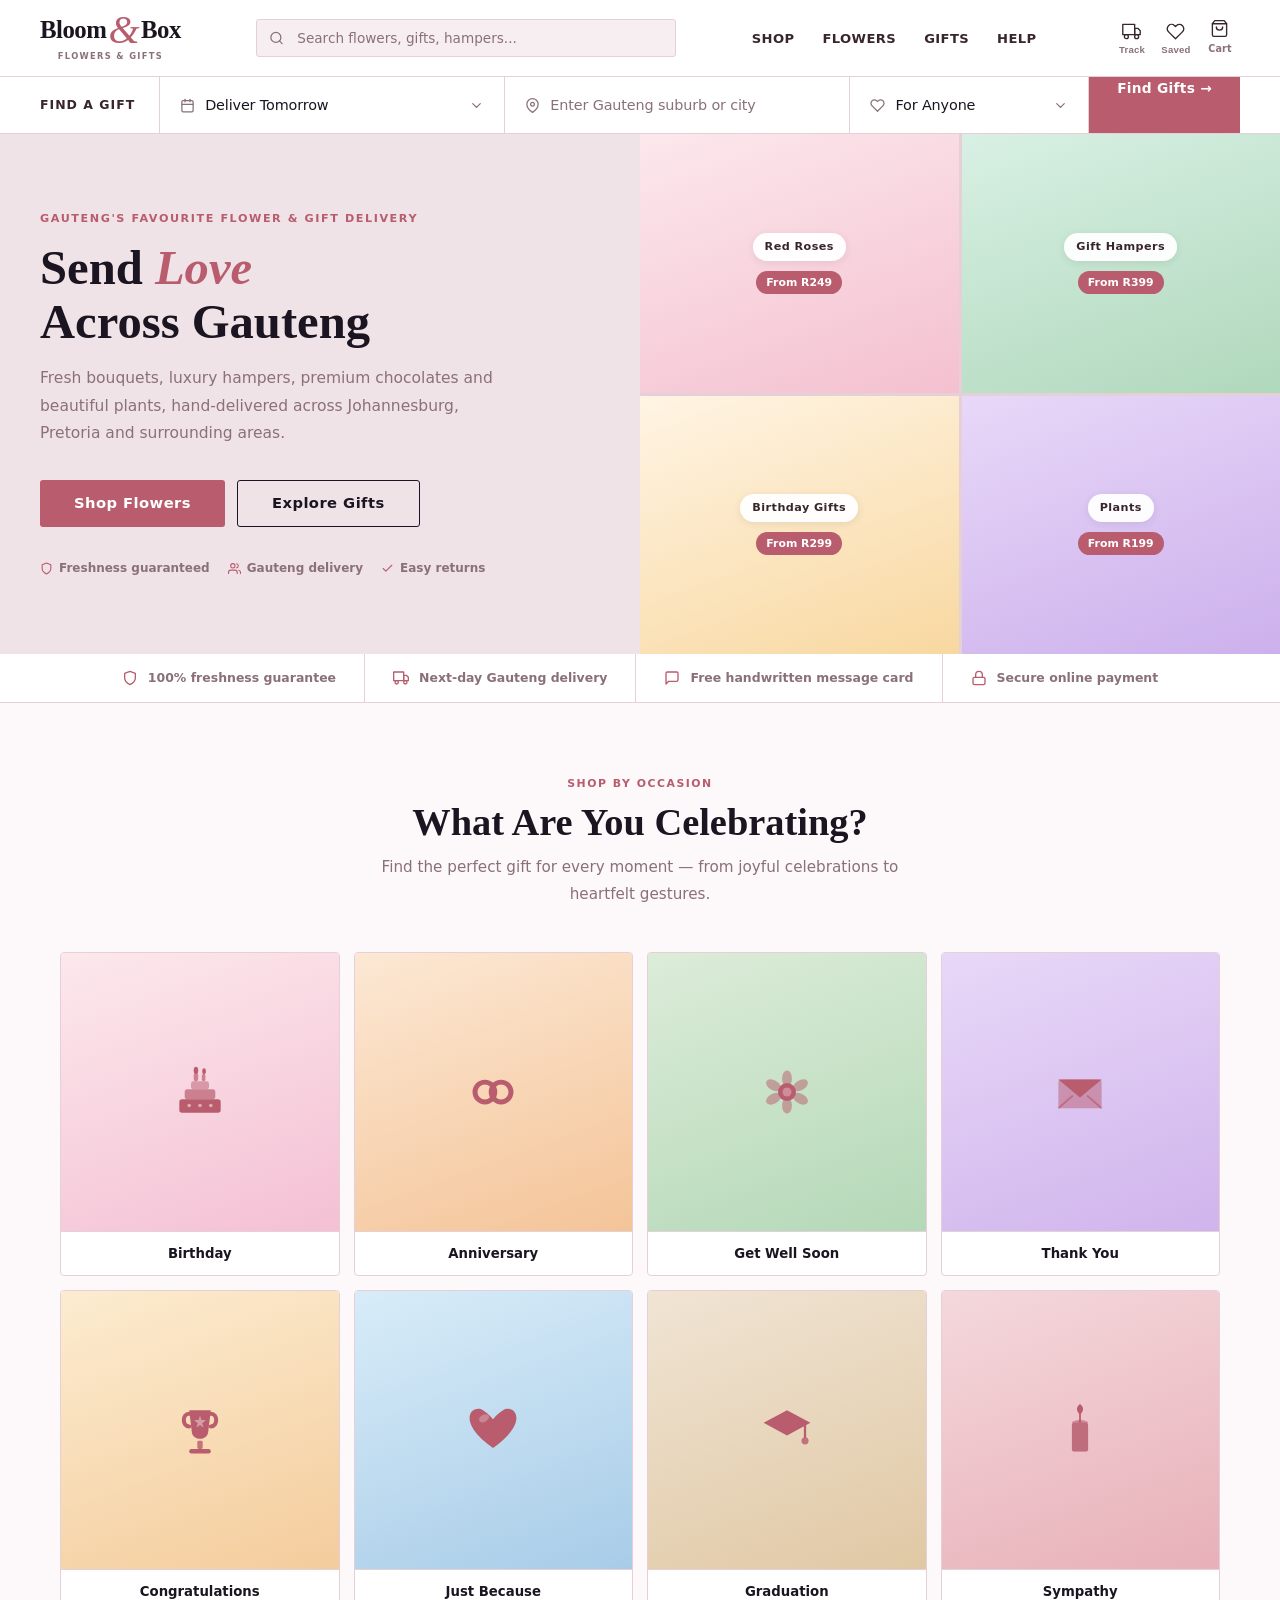
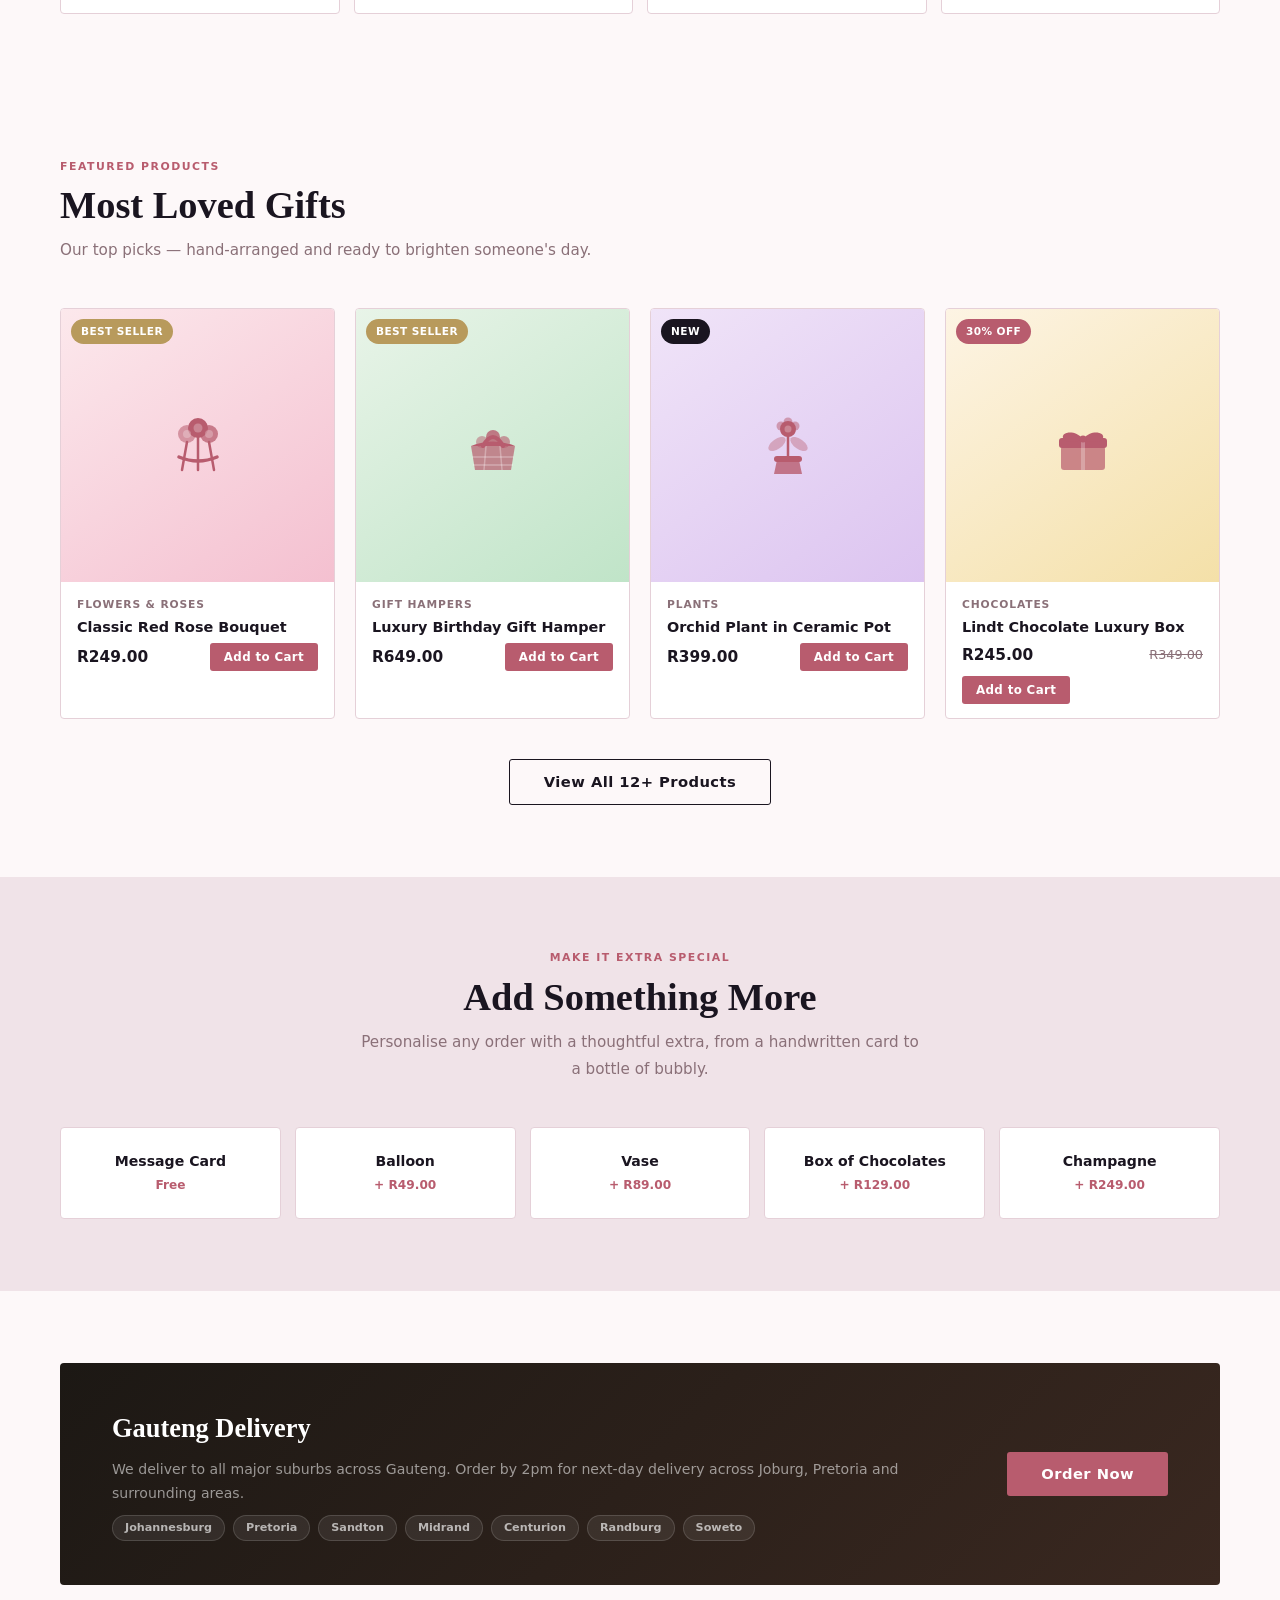
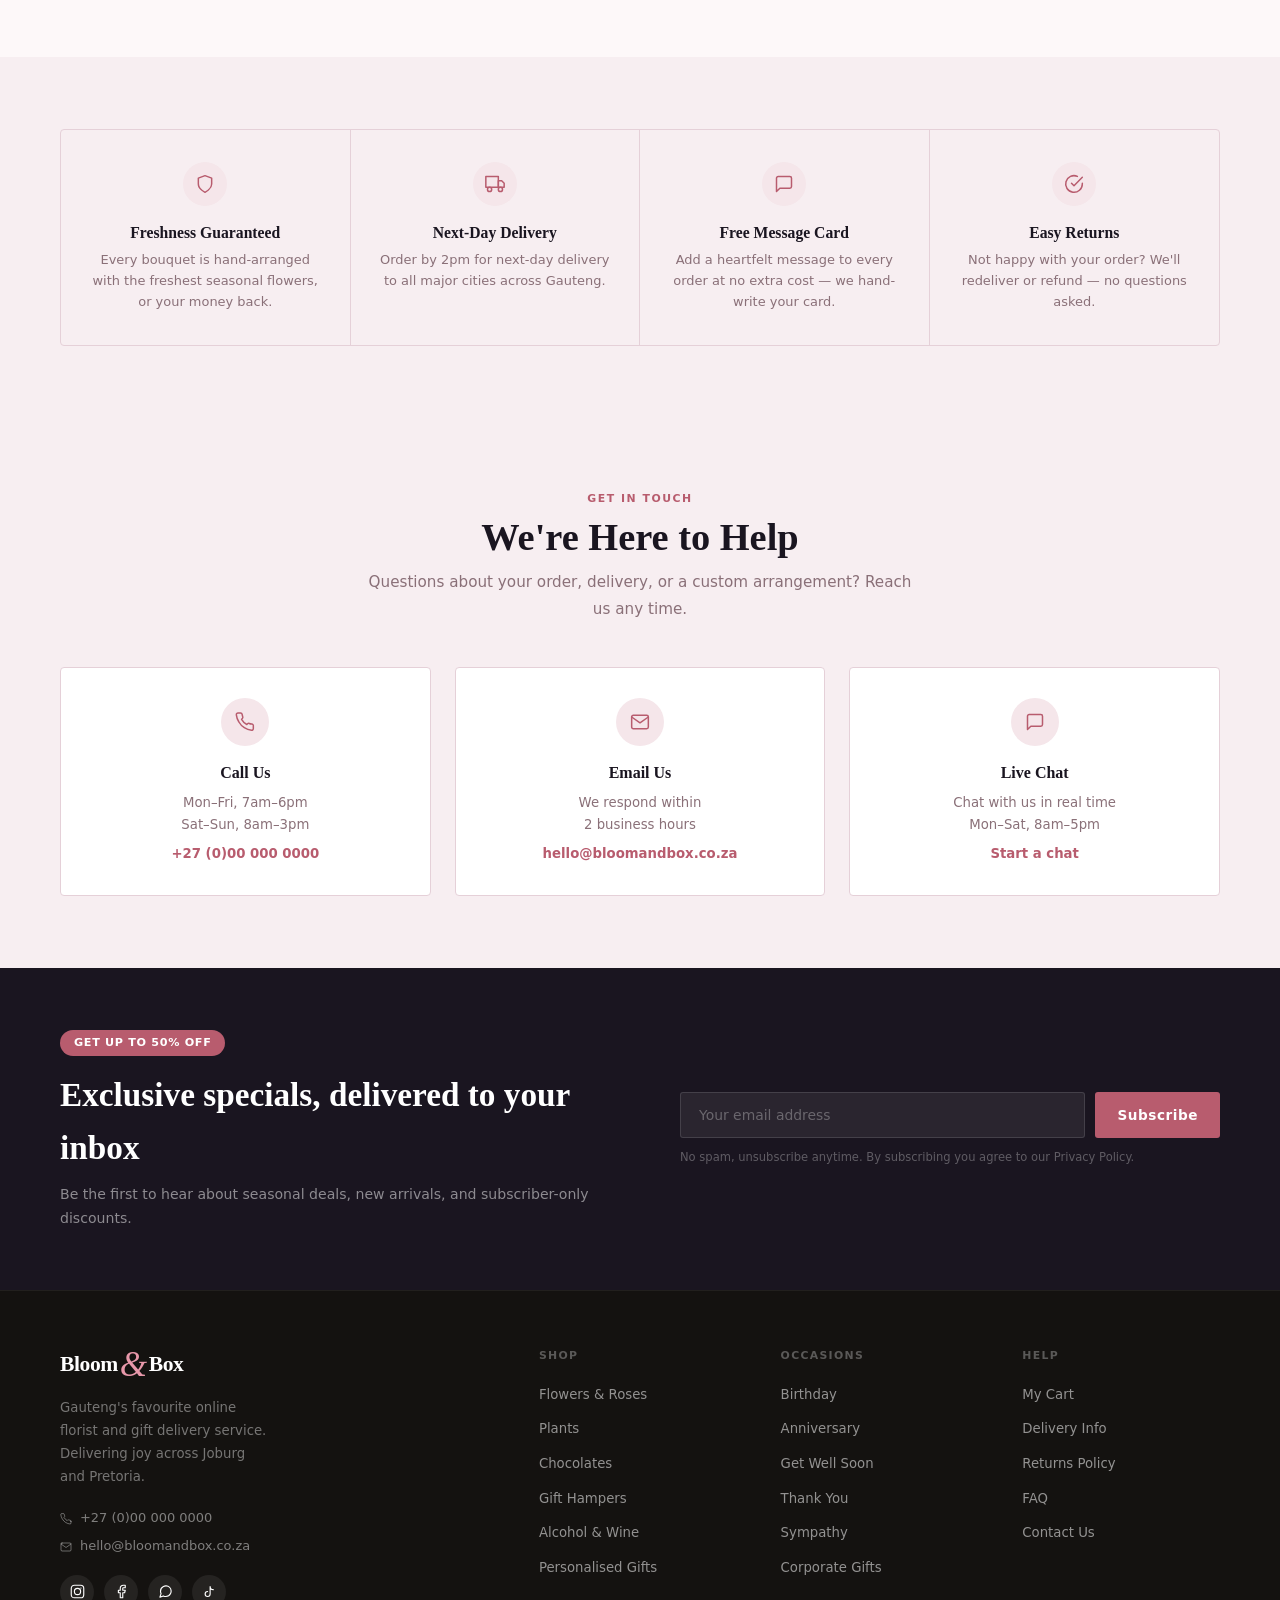
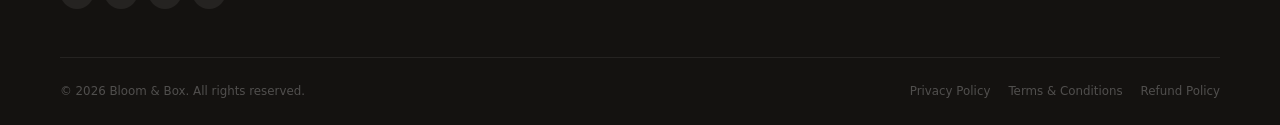
==== commit 92eb0472: "Fix featured grid layout; replace warm brown neutrals with rose-tinted palette" ====
--- a/bloomandbox/index.html
+++ b/bloomandbox/index.html
@@ -226,7 +226,7 @@
       <h2 class="h2">Most Loved Gifts</h2>
       <p class="sub">Our top picks — hand-arranged and ready to brighten someone's day.</p>
     </div>
-    <div class="pgrid" style="grid-template-columns:repeat(4,1fr)">
+    <div class="pgrid">
 
       <div class="pcard">
         <div class="pcard-img pi1">
--- a/bloomandbox/styles.css
+++ b/bloomandbox/styles.css
@@ -5,13 +5,13 @@
   --rose-dk: #8f3f50;
   --sage:    #5e8c72;
   --gold:    #b89a5c;
-  --cream:   #faf8f5;
-  --sand:    #f2ede6;
-  --linen:   #ece6dd;
-  --ink:     #1c1814;
-  --ink2:    #3a3028;
-  --muted:   #7a6e65;
-  --border:  #e0d8d0;
+  --cream:   #fdf8f9;
+  --sand:    #f7eef1;
+  --linen:   #f0e3e8;
+  --ink:     #1a1520;
+  --ink2:    #38252e;
+  --muted:   #8a7078;
+  --border:  #e5d0d8;
   --white:   #ffffff;
   --serif: Georgia,'Palatino Linotype',Palatino,serif;
   --sans: system-ui,-apple-system,'Segoe UI',Helvetica,sans-serif;
@@ -20,12 +20,12 @@
 @media(prefers-color-scheme:dark){:root{
   --rose:#d4788a;--rose-lt:#2a1018;--rose-dk:#e898aa;
   --sage:#7aaa8a;--gold:#d4b870;
-  --cream:#120f0c;--sand:#1a1510;--linen:#221c16;
-  --ink:#f0ebe4;--ink2:#d0c8be;--muted:#9a8e84;
-  --border:#2c2420;--white:#1a1510;
+  --cream:#120d11;--sand:#1a1018;--linen:#221620;
+  --ink:#f0e8eb;--ink2:#d0bec6;--muted:#9a8490;
+  --border:#2c1e26;--white:#1a1018;
 }}
-:root[data-theme=dark]{--rose:#d4788a;--rose-lt:#2a1018;--rose-dk:#e898aa;--sage:#7aaa8a;--gold:#d4b870;--cream:#120f0c;--sand:#1a1510;--linen:#221c16;--ink:#f0ebe4;--ink2:#d0c8be;--muted:#9a8e84;--border:#2c2420;--white:#1a1510;}
-:root[data-theme=light]{--rose:#b85c6e;--rose-lt:#f5e6ea;--rose-dk:#8f3f50;--sage:#5e8c72;--gold:#b89a5c;--cream:#faf8f5;--sand:#f2ede6;--linen:#ece6dd;--ink:#1c1814;--ink2:#3a3028;--muted:#7a6e65;--border:#e0d8d0;--white:#ffffff;}
+:root[data-theme=dark]{--rose:#d4788a;--rose-lt:#2a1018;--rose-dk:#e898aa;--sage:#7aaa8a;--gold:#d4b870;--cream:#120d11;--sand:#1a1018;--linen:#221620;--ink:#f0e8eb;--ink2:#d0bec6;--muted:#9a8490;--border:#2c1e26;--white:#1a1018;}
+:root[data-theme=light]{--rose:#b85c6e;--rose-lt:#f5e6ea;--rose-dk:#8f3f50;--sage:#5e8c72;--gold:#b89a5c;--cream:#fdf8f9;--sand:#f7eef1;--linen:#f0e3e8;--ink:#1a1520;--ink2:#38252e;--muted:#8a7078;--border:#e5d0d8;--white:#ffffff;}
 
 *,*::before,*::after{box-sizing:border-box;margin:0;padding:0}
 html{scroll-behavior:smooth;-webkit-font-smoothing:antialiased}
@@ -40,7 +40,7 @@
 .hdr-inner{display:flex;align-items:center;justify-content:space-between;padding:0 40px;height:76px;gap:24px}
 
 /* LOGO */
-.logo{display:flex;flex-direction:column;align-items:flex-start;flex-shrink:0;text-decoration:none;gap:2px}
+.logo{display:flex;flex-direction:column;align-items:center;flex-shrink:0;text-decoration:none;gap:2px}
 .logo-name{font-family:var(--serif);font-size:1.55rem;font-weight:700;letter-spacing:-.02em;color:var(--ink);line-height:1;display:flex;align-items:center;gap:2px}
 .logo-name .amp{color:var(--rose);font-size:2.5rem;font-style:italic;font-weight:400;line-height:.9;display:inline-block}
 .logo-tag{font-size:.52rem;font-weight:600;letter-spacing:.16em;text-transform:uppercase;color:var(--muted)}
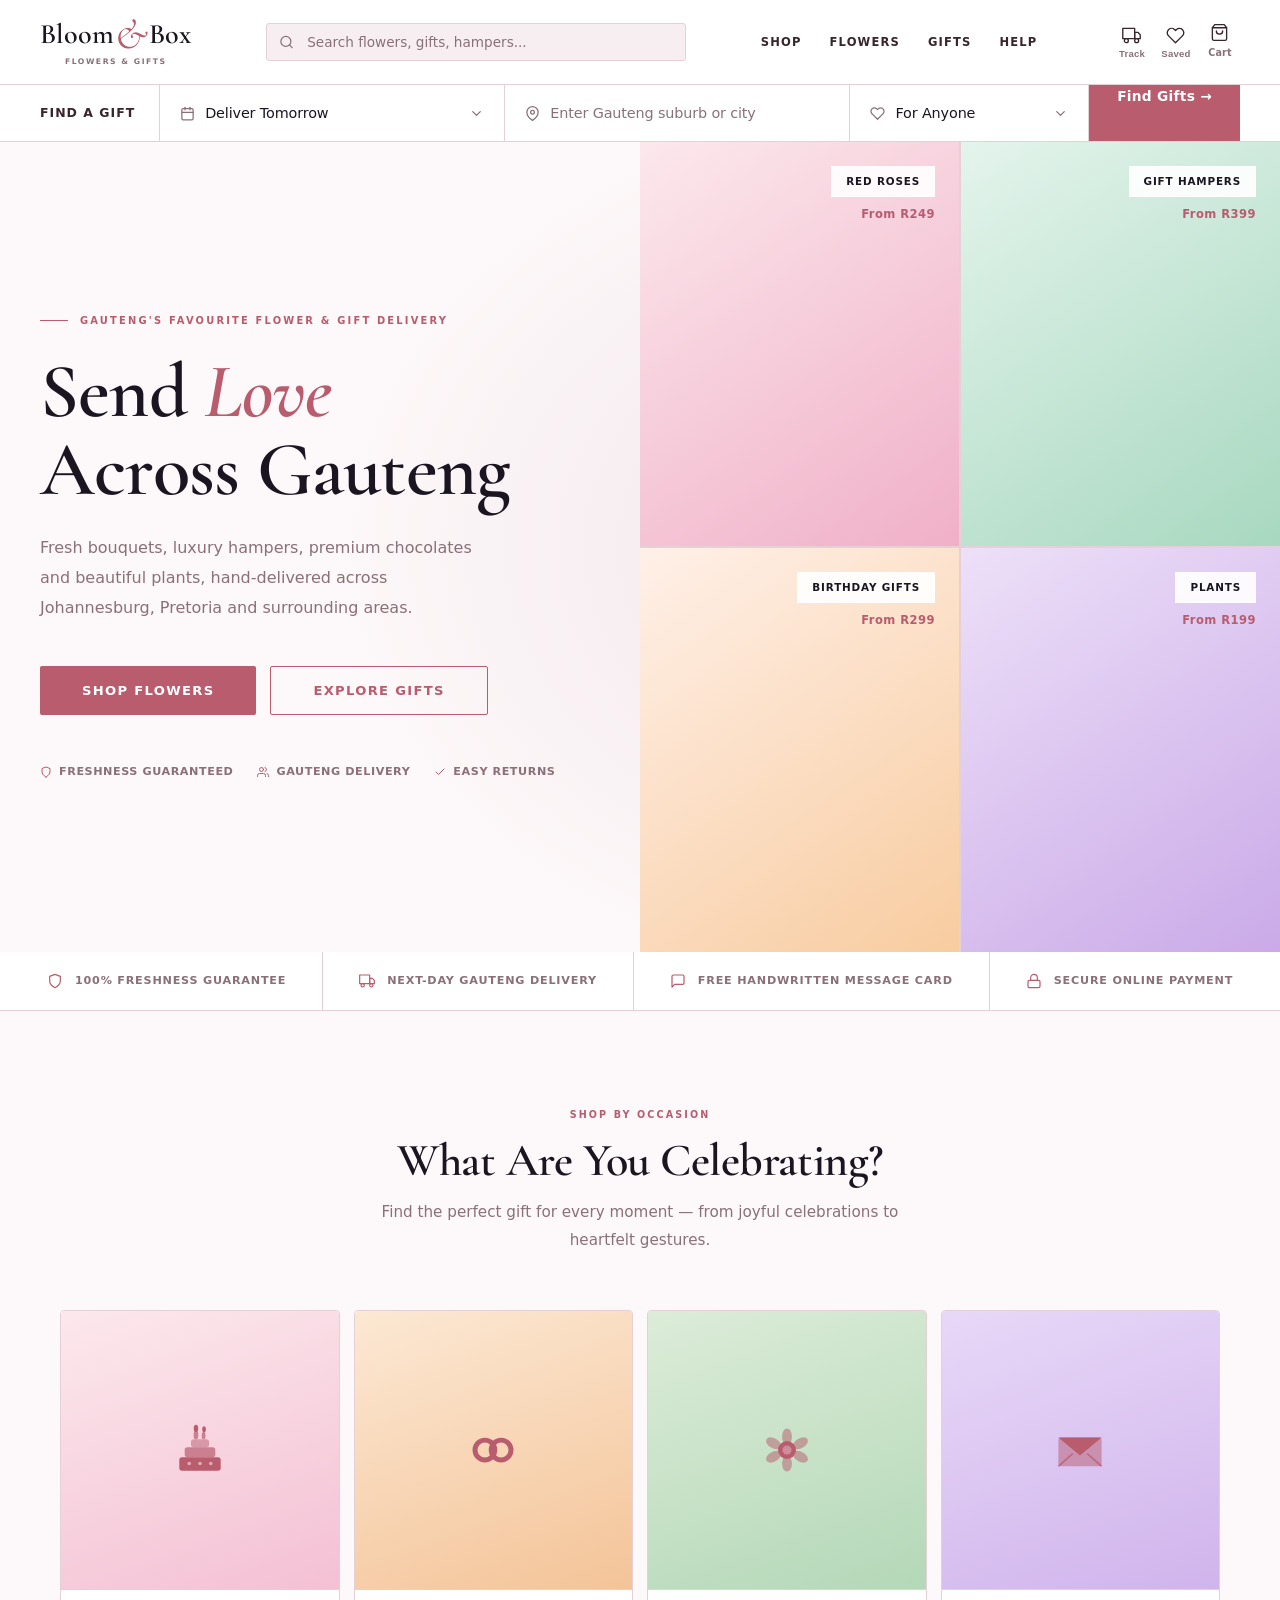
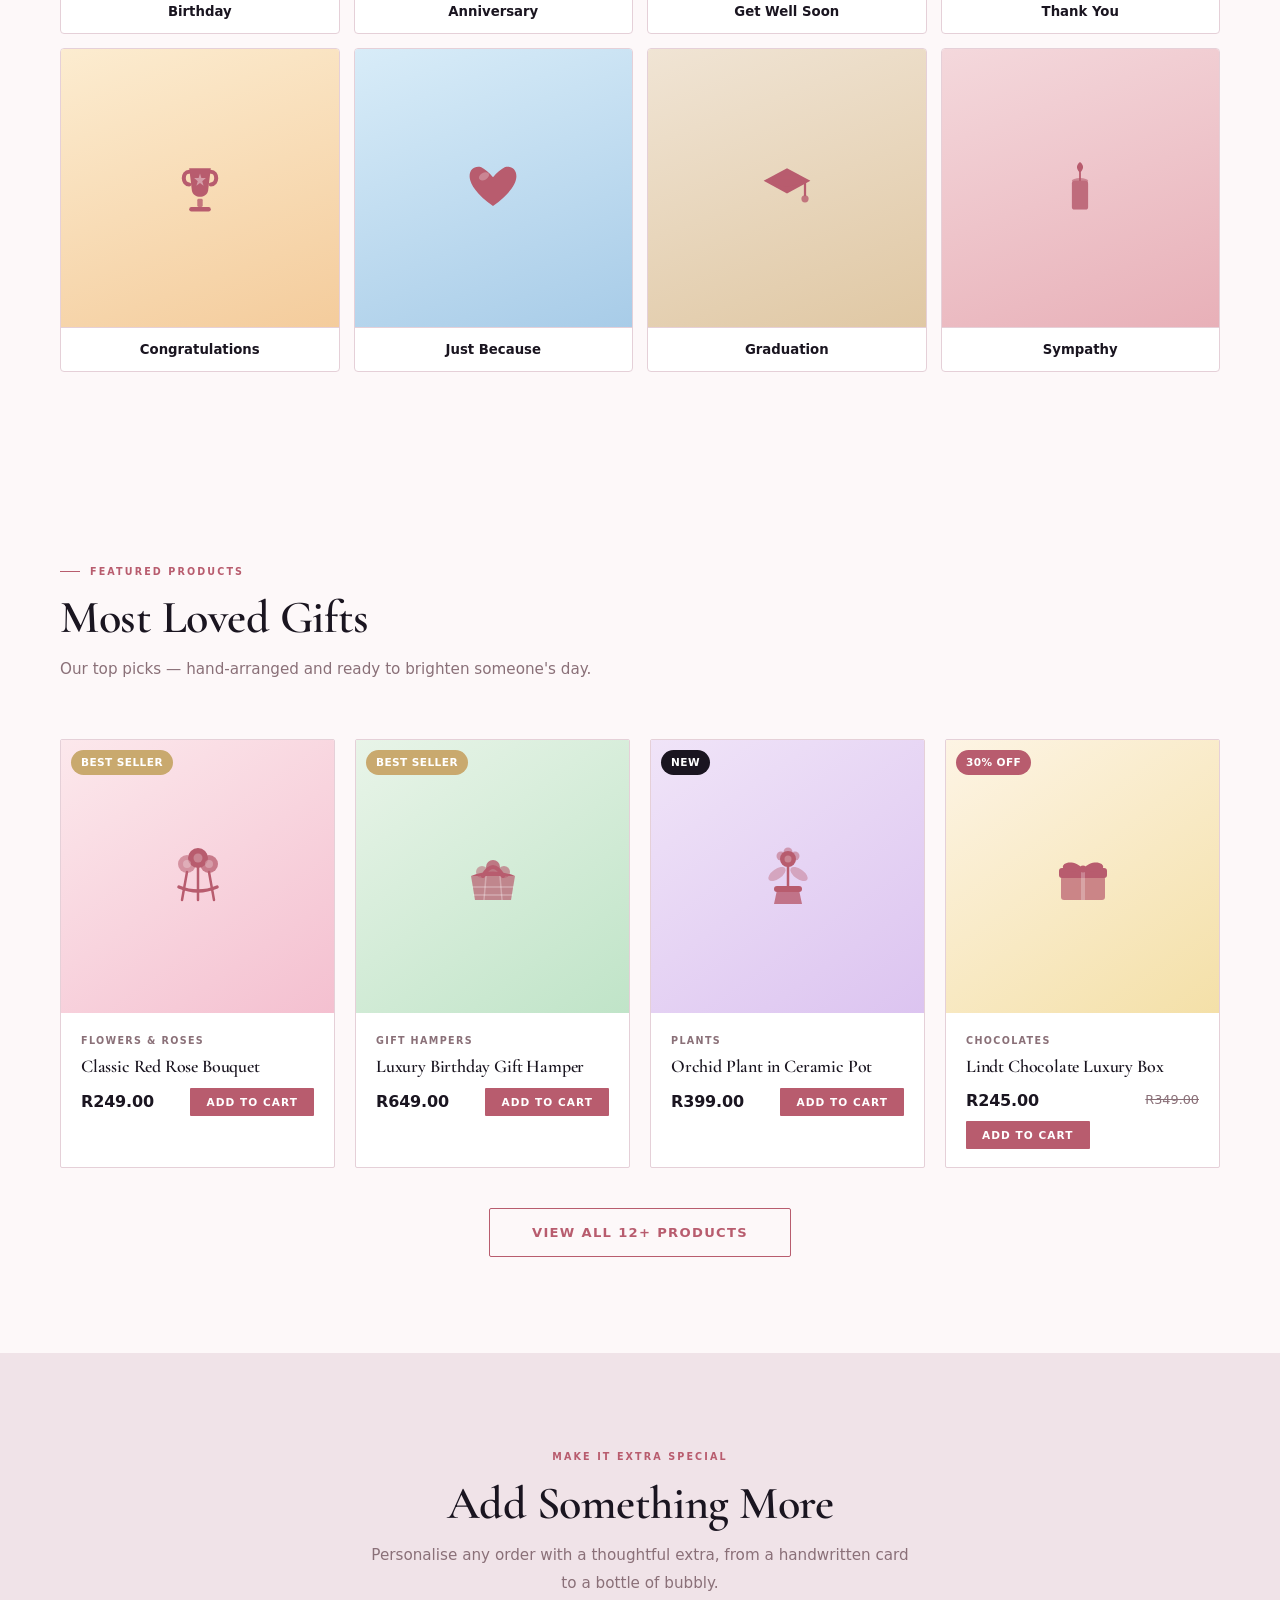
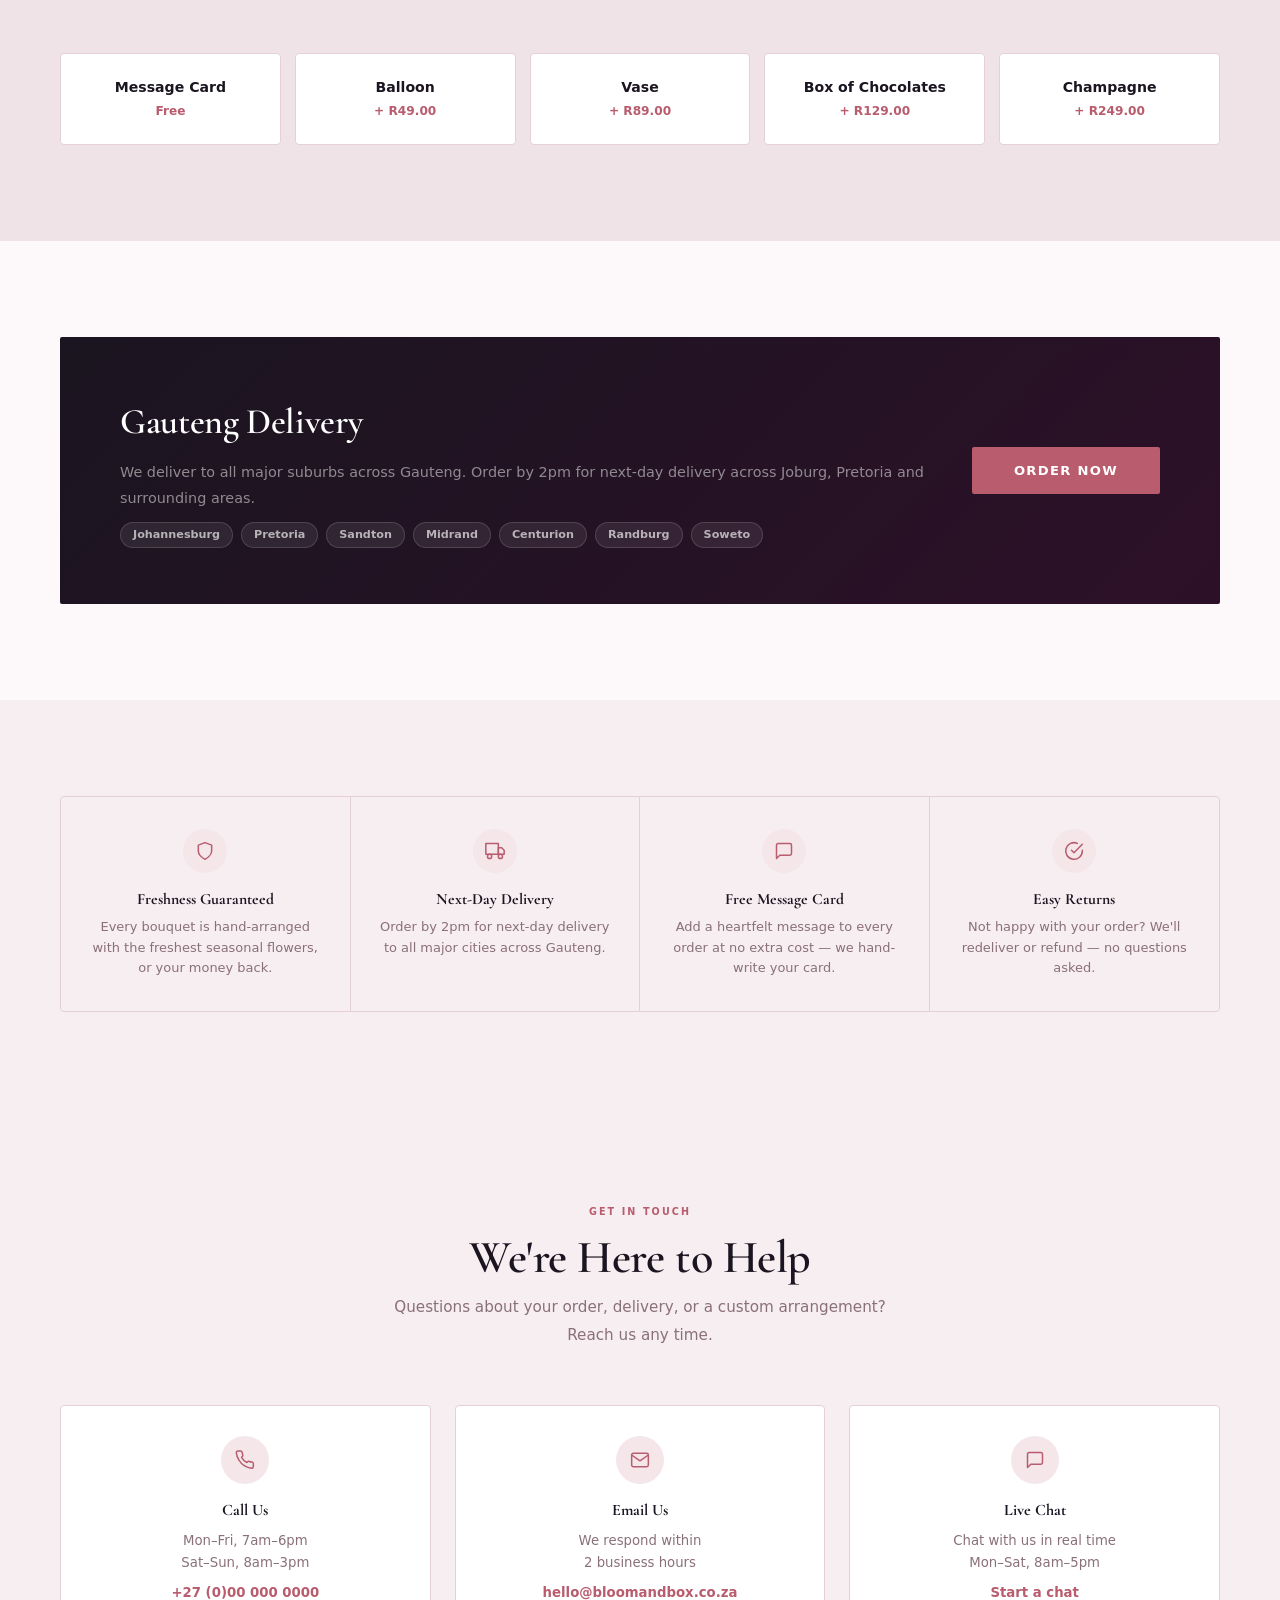
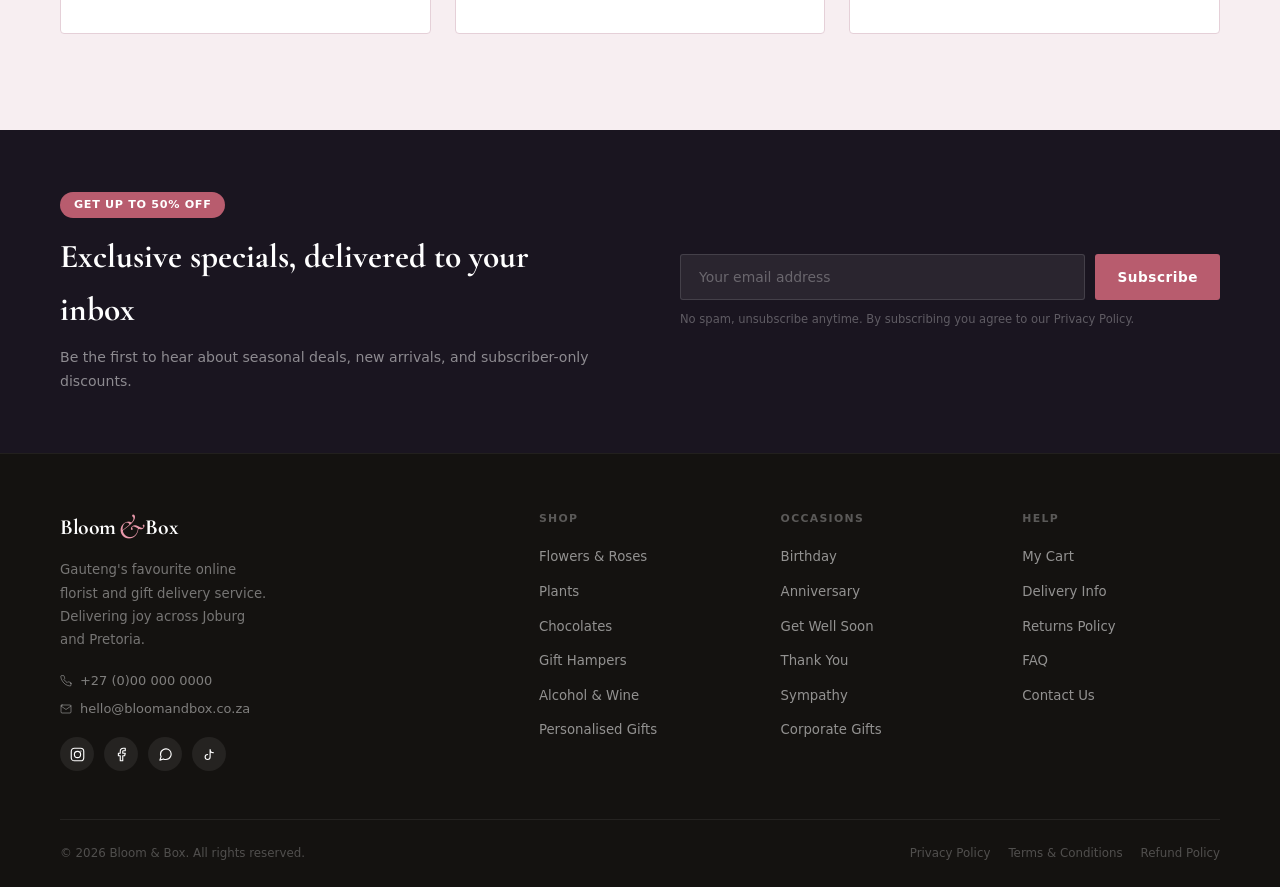
==== commit 6879db67: "Premium redesign: Cormorant Garamond font, editorial hero, refined typography and spacing Co-Authore" ====
--- a/bloomandbox/index.html
+++ b/bloomandbox/index.html
@@ -5,6 +5,9 @@
 <meta name="viewport" content="width=device-width, initial-scale=1.0">
 <title>Bloom &amp; Box – Flowers &amp; Gifts Delivered Across Gauteng</title>
 <meta name="description" content="Fresh flowers, curated gift hampers, chocolates and plants delivered same-day across Gauteng, South Africa.">
+<link rel="preconnect" href="https://fonts.googleapis.com">
+<link rel="preconnect" href="https://fonts.gstatic.com" crossorigin>
+<link href="https://fonts.googleapis.com/css2?family=Cormorant+Garamond:ital,wght@0,400;0,600;0,700;1,400;1,600&display=swap" rel="stylesheet">
 <link rel="stylesheet" href="styles.css">
 </head>
 <body>
--- a/bloomandbox/styles.css
+++ b/bloomandbox/styles.css
@@ -4,7 +4,7 @@
   --rose-lt: #f5e6ea;
   --rose-dk: #8f3f50;
   --sage:    #5e8c72;
-  --gold:    #b89a5c;
+  --gold:    #c9a96e;
   --cream:   #fdf8f9;
   --sand:    #f7eef1;
   --linen:   #f0e3e8;
@@ -13,7 +13,7 @@
   --muted:   #8a7078;
   --border:  #e5d0d8;
   --white:   #ffffff;
-  --serif: Georgia,'Palatino Linotype',Palatino,serif;
+  --serif: 'Cormorant Garamond','Cormorant',Georgia,'Palatino Linotype',Palatino,serif;
   --sans: system-ui,-apple-system,'Segoe UI',Helvetica,sans-serif;
   --ease: .22s cubic-bezier(.4,0,.2,1);
 }
@@ -36,14 +36,14 @@
 
 /* ── HEADER ── */
 .hdr{background:var(--white);border-bottom:1px solid var(--border);position:sticky;top:0;z-index:200;transition:box-shadow var(--ease)}
-.hdr.raised{box-shadow:0 2px 20px rgba(0,0,0,.08)}
-.hdr-inner{display:flex;align-items:center;justify-content:space-between;padding:0 40px;height:76px;gap:24px}
+.hdr.raised{box-shadow:0 2px 28px rgba(0,0,0,.07)}
+.hdr-inner{display:flex;align-items:center;justify-content:space-between;padding:0 40px;height:84px;gap:24px}
 
 /* LOGO */
-.logo{display:flex;flex-direction:column;align-items:center;flex-shrink:0;text-decoration:none;gap:2px}
-.logo-name{font-family:var(--serif);font-size:1.55rem;font-weight:700;letter-spacing:-.02em;color:var(--ink);line-height:1;display:flex;align-items:center;gap:2px}
-.logo-name .amp{color:var(--rose);font-size:2.5rem;font-style:italic;font-weight:400;line-height:.9;display:inline-block}
-.logo-tag{font-size:.52rem;font-weight:600;letter-spacing:.16em;text-transform:uppercase;color:var(--muted)}
+.logo{display:flex;flex-direction:column;align-items:center;flex-shrink:0;text-decoration:none;gap:3px}
+.logo-name{font-family:var(--serif);font-size:1.75rem;font-weight:600;letter-spacing:.01em;color:var(--ink);line-height:1;display:flex;align-items:center;gap:1px}
+.logo-name .amp{color:var(--rose);font-size:2.7rem;font-style:italic;font-weight:400;line-height:.85;display:inline-block}
+.logo-tag{font-size:.48rem;font-weight:700;letter-spacing:.2em;text-transform:uppercase;color:var(--muted)}
 
 /* SEARCH BAR */
 .hdr-search{flex:1;max-width:420px;position:relative}
@@ -54,7 +54,7 @@
 
 /* NAV */
 .hdr-nav{display:flex;align-items:center;gap:28px}
-.hdr-nav a{font-size:.82rem;font-weight:600;letter-spacing:.03em;color:var(--ink2);transition:color var(--ease);text-transform:uppercase;white-space:nowrap}
+.hdr-nav a{font-size:.72rem;font-weight:700;letter-spacing:.1em;color:var(--ink2);transition:color var(--ease);text-transform:uppercase;white-space:nowrap}
 .hdr-nav a:hover{color:var(--rose)}
 
 /* ACTIONS */
@@ -67,7 +67,7 @@
 .mob-menu{display:none;width:28px;height:28px;align-items:center;justify-content:center;background:none;border:none;cursor:pointer;flex-direction:column;gap:5px;padding:0}
 .mob-menu span{display:block;width:22px;height:2px;background:var(--ink2);border-radius:1px;transition:all .2s ease}
 .mob-menu:hover span{background:var(--rose)}
-.mob-nav{display:none;position:fixed;top:76px;left:0;right:0;background:var(--white);border-bottom:1px solid var(--border);z-index:199;flex-direction:column;padding:0 40px;box-shadow:0 8px 24px rgba(0,0,0,.08)}
+.mob-nav{display:none;position:fixed;top:84px;left:0;right:0;background:var(--white);border-bottom:1px solid var(--border);z-index:199;flex-direction:column;padding:0 40px;box-shadow:0 8px 24px rgba(0,0,0,.08)}
 body.nav-open .mob-nav{display:flex}
 .mob-nav a{padding:15px 0;font-size:.96rem;font-weight:600;color:var(--ink2);border-bottom:1px solid var(--border);transition:color var(--ease)}
 .mob-nav a:last-child{border-bottom:none}
@@ -76,37 +76,40 @@
 body.nav-open .mob-overlay{display:block}
 
 /* BUTTONS */
-.btn{display:inline-flex;align-items:center;justify-content:center;gap:8px;padding:12px 26px;font-size:.86rem;font-weight:600;border-radius:3px;border:none;cursor:pointer;transition:all var(--ease);letter-spacing:.03em;line-height:1;white-space:nowrap;font-family:var(--sans)}
+.btn{display:inline-flex;align-items:center;justify-content:center;gap:8px;padding:13px 30px;font-size:.78rem;font-weight:700;border-radius:2px;border:none;cursor:pointer;transition:all var(--ease);letter-spacing:.1em;text-transform:uppercase;line-height:1;white-space:nowrap;font-family:var(--sans)}
 .btn-primary{background:var(--rose);color:#fff}
-.btn-primary:hover{background:var(--rose-dk);transform:translateY(-1px);box-shadow:0 4px 16px rgba(184,92,110,.3)}
-.btn-outline{background:transparent;color:var(--ink);border:1.5px solid var(--ink)}
-.btn-outline:hover{background:var(--ink);color:#fff}
+.btn-primary:hover{background:var(--rose-dk);transform:translateY(-1px);box-shadow:0 6px 24px rgba(184,92,110,.28)}
+.btn-outline{background:transparent;color:var(--rose);border:1.5px solid var(--rose)}
+.btn-outline:hover{background:var(--rose);color:#fff;transform:translateY(-1px)}
 .btn-sage{background:var(--sage);color:#fff}
 .btn-sage:hover{background:#4a7060;transform:translateY(-1px)}
 .btn-ghost{background:transparent;color:var(--muted);border:1.5px solid var(--border)}
-.btn-ghost:hover{border-color:var(--ink);color:var(--ink)}
-.btn-lg{padding:15px 34px;font-size:.92rem}
-.btn-sm{padding:8px 16px;font-size:.78rem}
+.btn-ghost:hover{border-color:var(--rose);color:var(--rose)}
+.btn-lg{padding:17px 42px;font-size:.82rem}
+.btn-sm{padding:9px 18px;font-size:.72rem}
 
 /* ── HERO ── */
-.hero{background:var(--linen);display:grid;grid-template-columns:1fr 1fr;min-height:520px;overflow:hidden}
-.hero-left{display:flex;flex-direction:column;justify-content:center;padding:72px 56px 72px 40px}
-.hero-eyebrow{font-size:.7rem;font-weight:700;letter-spacing:.14em;text-transform:uppercase;color:var(--rose);margin-bottom:14px}
-.hero-title{font-family:var(--serif);font-size:clamp(2rem,3.8vw,3.4rem);line-height:1.1;color:var(--ink);margin-bottom:16px}
+.hero{background:var(--cream);display:grid;grid-template-columns:1fr 1fr;min-height:90vh;overflow:hidden;position:relative}
+.hero::before{content:'';position:absolute;inset:0;background:radial-gradient(ellipse 70% 80% at 75% 50%,var(--linen) 0%,transparent 70%);pointer-events:none}
+.hero-left{display:flex;flex-direction:column;justify-content:center;padding:100px 72px 100px 40px;position:relative;z-index:1}
+.hero-eyebrow{font-size:.62rem;font-weight:700;letter-spacing:.22em;text-transform:uppercase;color:var(--rose);margin-bottom:24px;display:flex;align-items:center;gap:12px}
+.hero-eyebrow::before{content:'';display:block;width:28px;height:1px;background:var(--rose)}
+.hero-title{font-family:var(--serif);font-size:clamp(3.2rem,6vw,5.6rem);line-height:1.02;color:var(--ink);margin-bottom:24px;letter-spacing:-.01em;font-weight:600}
 .hero-title em{font-style:italic;color:var(--rose)}
-.hero-desc{font-size:.97rem;color:var(--muted);line-height:1.78;margin-bottom:32px;max-width:460px}
-.hero-btns{display:flex;gap:12px;flex-wrap:wrap;margin-bottom:32px}
-.hero-tags{display:flex;align-items:center;gap:18px;flex-wrap:wrap}
-.htag{font-size:.75rem;font-weight:600;color:var(--muted);display:flex;align-items:center;gap:6px}
-.htag svg{width:13px;height:13px;stroke:var(--rose);fill:none;stroke-width:2;stroke-linecap:round;stroke-linejoin:round;flex-shrink:0}
-.hero-right{display:grid;grid-template-columns:1fr 1fr;grid-template-rows:1fr 1fr;gap:3px;background:var(--border)}
-.hero-cell{position:relative;overflow:hidden;display:flex;align-items:center;justify-content:center;flex-direction:column;gap:10px;padding:16px}
-.hero-cell:nth-child(1){background:linear-gradient(160deg,#fce8ec 0%,#f4c0d0 100%)}
-.hero-cell:nth-child(2){background:linear-gradient(160deg,#d8f0e4 0%,#b0d8bc 100%)}
-.hero-cell:nth-child(3){background:linear-gradient(160deg,#fff4e4 0%,#f8d8a0 100%)}
-.hero-cell:nth-child(4){background:linear-gradient(160deg,#e8d8f8 0%,#ccb0ec 100%)}
-.hero-cell-label{background:rgba(255,255,255,.95);padding:5px 12px;font-size:.7rem;font-weight:700;letter-spacing:.04em;color:var(--ink2);border-radius:20px;box-shadow:0 2px 8px rgba(0,0,0,.08)}
-.hero-cell-price{background:var(--rose);color:#fff;padding:3px 10px;font-size:.68rem;font-weight:700;border-radius:20px}
+.hero-desc{font-size:1rem;color:var(--muted);line-height:1.85;margin-bottom:44px;max-width:440px}
+.hero-btns{display:flex;gap:14px;flex-wrap:wrap;margin-bottom:48px}
+.hero-tags{display:flex;align-items:center;gap:24px;flex-wrap:wrap}
+.htag{font-size:.7rem;font-weight:600;letter-spacing:.05em;color:var(--muted);display:flex;align-items:center;gap:7px;text-transform:uppercase}
+.htag svg{width:12px;height:12px;stroke:var(--rose);fill:none;stroke-width:2;stroke-linecap:round;stroke-linejoin:round;flex-shrink:0}
+.hero-right{display:grid;grid-template-columns:1fr 1fr;grid-template-rows:1fr 1fr;gap:2px;background:var(--border);position:relative;z-index:1}
+.hero-cell{position:relative;overflow:hidden;display:flex;align-items:flex-end;justify-content:flex-start;flex-direction:column;gap:8px;padding:24px;transition:all .4s ease;cursor:pointer}
+.hero-cell:hover{filter:brightness(.96)}
+.hero-cell:nth-child(1){background:linear-gradient(145deg,#fce8ec 0%,#f0b0c8 100%)}
+.hero-cell:nth-child(2){background:linear-gradient(145deg,#e4f4ec 0%,#a8d8c0 100%)}
+.hero-cell:nth-child(3){background:linear-gradient(145deg,#fff0e8 0%,#f8cca0 100%)}
+.hero-cell:nth-child(4){background:linear-gradient(145deg,#ede0f8 0%,#caaae8 100%)}
+.hero-cell-label{background:rgba(255,255,255,.9);padding:6px 14px;font-size:.65rem;font-weight:700;letter-spacing:.08em;text-transform:uppercase;color:var(--ink);backdrop-filter:blur(8px);border:1px solid rgba(255,255,255,.6)}
+.hero-cell-price{font-size:.72rem;font-weight:700;color:var(--rose);letter-spacing:.04em}
 
 /* ── DELIVERY FINDER ── */
 .delivery-finder{background:var(--white);border-bottom:1px solid var(--border)}
@@ -127,20 +130,23 @@
 /* ── TRUST ── */
 .trust{border-bottom:1px solid var(--border);background:var(--white)}
 .trust-inner{display:flex;align-items:center;justify-content:center}
-.trust-item{display:flex;align-items:center;gap:10px;padding:14px 28px;font-size:.78rem;font-weight:600;color:var(--muted);border-right:1px solid var(--border)}
+.trust-item{display:flex;align-items:center;gap:12px;padding:20px 36px;font-size:.7rem;font-weight:700;letter-spacing:.07em;text-transform:uppercase;color:var(--muted);border-right:1px solid var(--border)}
 .trust-item:last-child{border-right:none}
-.trust-item svg{width:16px;height:16px;stroke:var(--rose);fill:none;stroke-width:2;stroke-linecap:round;stroke-linejoin:round;flex-shrink:0}
+.trust-item svg{width:16px;height:16px;stroke:var(--rose);fill:none;stroke-width:1.8;stroke-linecap:round;stroke-linejoin:round;flex-shrink:0}
 
 /* ── SECTIONS ── */
-.sec{padding:72px 0}
+.sec{padding:96px 0}
 .sec-alt{background:var(--sand)}
 .sec-linen{background:var(--linen)}
-.sh{margin-bottom:44px}
+.sh{margin-bottom:56px}
 .sh.center{text-align:center}
-.sh.center .sub{margin:10px auto 0}
-.eyebrow{font-size:.68rem;font-weight:700;letter-spacing:.14em;text-transform:uppercase;color:var(--rose);display:block;margin-bottom:9px}
-.h2{font-family:var(--serif);font-size:clamp(1.8rem,3vw,2.5rem);line-height:1.12;color:var(--ink)}
-.sub{font-size:.95rem;color:var(--muted);line-height:1.78;margin-top:10px;max-width:560px}
+.sh.center .sub{margin:12px auto 0}
+.eyebrow{font-size:.6rem;font-weight:700;letter-spacing:.22em;text-transform:uppercase;color:var(--rose);display:flex;align-items:center;gap:10px;margin-bottom:14px}
+.eyebrow::before{content:'';display:block;width:20px;height:1px;background:var(--rose)}
+.sh.center .eyebrow{justify-content:center}
+.sh.center .eyebrow::before{display:none}
+.h2{font-family:var(--serif);font-size:clamp(2.2rem,3.6vw,3.2rem);line-height:1.08;color:var(--ink);font-weight:600;letter-spacing:-.01em}
+.sub{font-size:.95rem;color:var(--muted);line-height:1.85;margin-top:12px;max-width:540px}
 
 /* ── SHOP FOR TABS ── */
 .shop-for{display:flex;align-items:center;gap:10px;margin-bottom:36px;flex-wrap:wrap}
@@ -184,12 +190,12 @@
 
 /* ── PRODUCTS ── */
 .pgrid{display:grid;grid-template-columns:repeat(4,1fr);gap:20px}
-.pcard{background:var(--white);border:1px solid var(--border);border-radius:4px;overflow:hidden;transition:all var(--ease);cursor:pointer}
-.pcard:hover{box-shadow:0 10px 36px rgba(0,0,0,.1);transform:translateY(-4px)}
+.pcard{background:var(--white);border:1px solid var(--border);border-radius:2px;overflow:hidden;transition:all .38s cubic-bezier(.25,.46,.45,.94);cursor:pointer}
+.pcard:hover{box-shadow:0 16px 48px rgba(0,0,0,.1);transform:translateY(-6px)}
 .pcard-img{aspect-ratio:1;position:relative;overflow:hidden;display:flex;align-items:center;justify-content:center}
-.pcard-img-inner{width:100%;height:100%;transition:transform .45s ease;display:flex;align-items:center;justify-content:center}
+.pcard-img-inner{width:100%;height:100%;transition:transform .55s ease;display:flex;align-items:center;justify-content:center}
 .pcard-icon{width:60px;height:60px;color:var(--rose)}
-.pcard:hover .pcard-img-inner{transform:scale(1.06)}
+.pcard:hover .pcard-img-inner{transform:scale(1.08)}
 .pi1{background:linear-gradient(145deg,#fce8ec,#f4c0d0)}
 .pi2{background:linear-gradient(145deg,#e8f4e8,#c0e4c8)}
 .pi3{background:linear-gradient(145deg,#fdf4e4,#f4e0a8)}
@@ -214,17 +220,17 @@
 .pac:hover{background:var(--rose);border-color:var(--rose)}
 .pac:hover svg{stroke:#fff}
 .pac svg{width:14px;height:14px;stroke:var(--ink2);fill:none;stroke-width:1.8;stroke-linecap:round;stroke-linejoin:round}
-.pcard-info{padding:14px 16px}
-.pcard-cat{font-size:.67rem;font-weight:700;letter-spacing:.08em;text-transform:uppercase;color:var(--muted);margin-bottom:4px}
-.pcard-name{font-size:.9rem;font-weight:600;color:var(--ink);margin-bottom:6px;line-height:1.35}
+.pcard-info{padding:20px 20px 18px}
+.pcard-cat{font-size:.6rem;font-weight:700;letter-spacing:.14em;text-transform:uppercase;color:var(--muted);margin-bottom:7px}
+.pcard-name{font-family:var(--serif);font-size:1.12rem;font-weight:600;color:var(--ink);margin-bottom:10px;line-height:1.25;letter-spacing:-.01em}
 .pcard-rating{display:flex;align-items:center;gap:4px;margin-bottom:9px}
 .pcard-stars{color:var(--gold);font-size:.74rem;letter-spacing:.5px}
 .pcard-rcount{font-size:.71rem;color:var(--muted)}
 .pcard-price-row{display:flex;align-items:center;justify-content:space-between;gap:8px}
-.pcard-price{font-size:.96rem;font-weight:700;color:var(--ink)}
+.pcard-price{font-size:1rem;font-weight:700;color:var(--ink);letter-spacing:-.01em}
 .pcard-price-orig{font-size:.8rem;color:var(--muted);text-decoration:line-through}
-.pcard-atc{padding:7px 14px;background:var(--rose);color:#fff;border-radius:3px;font-size:.74rem;font-weight:700;border:none;cursor:pointer;transition:background var(--ease);letter-spacing:.03em;font-family:var(--sans)}
-.pcard-atc:hover{background:var(--rose-dk)}
+.pcard-atc{padding:8px 16px;background:var(--rose);color:#fff;border-radius:1px;font-size:.66rem;font-weight:700;border:none;cursor:pointer;transition:all var(--ease);letter-spacing:.1em;text-transform:uppercase;font-family:var(--sans)}
+.pcard-atc:hover{background:var(--rose-dk);transform:translateY(-1px);box-shadow:0 4px 12px rgba(184,92,110,.3)}
 .pf-control{display:flex;align-items:center;justify-content:space-between;margin-bottom:28px;flex-wrap:wrap;gap:12px}
 .pf-btns{display:flex;gap:6px;flex-wrap:wrap}
 .pf-btn{padding:7px 16px;border:1.5px solid var(--border);background:transparent;border-radius:24px;font-size:.77rem;font-weight:600;color:var(--muted);cursor:pointer;transition:all var(--ease);letter-spacing:.03em;font-family:var(--sans)}
@@ -243,9 +249,9 @@
 .addon-price{font-size:.76rem;color:var(--rose);font-weight:600}
 
 /* ── SAME DAY BANNER ── */
-.sameday{background:linear-gradient(135deg,#1c1814 0%,#3a2820 100%);border-radius:4px;padding:44px 52px;display:grid;grid-template-columns:1fr auto;gap:36px;align-items:center}
-.sd-h{font-family:var(--serif);font-size:1.65rem;color:#fff;margin-bottom:8px}
-.sd-p{font-size:.88rem;color:rgba(255,255,255,.55);line-height:1.72}
+.sameday{background:linear-gradient(135deg,#1a1520 0%,#2d1028 100%);border-radius:2px;padding:56px 60px;display:grid;grid-template-columns:1fr auto;gap:36px;align-items:center}
+.sd-h{font-family:var(--serif);font-size:clamp(1.8rem,2.8vw,2.4rem);color:#fff;margin-bottom:10px;font-weight:600;letter-spacing:-.01em}
+.sd-p{font-size:.9rem;color:rgba(255,255,255,.5);line-height:1.8}
 .sd-cities{display:flex;gap:8px;flex-wrap:wrap;margin-top:10px}
 .sd-city{background:rgba(255,255,255,.08);border:1px solid rgba(255,255,255,.14);border-radius:20px;padding:3px 12px;font-size:.7rem;color:rgba(255,255,255,.65);font-weight:600}
 
@@ -401,7 +407,7 @@
 .page-hero p{color:var(--muted);margin:0;font-size:.95rem}
 
 /* ── FILTER BAR ── */
-.filter-bar{padding:18px 0;border-bottom:1px solid var(--border);background:var(--white);position:sticky;top:76px;z-index:100}
+.filter-bar{padding:18px 0;border-bottom:1px solid var(--border);background:var(--white);position:sticky;top:84px;z-index:100}
 .filter-bar-inner{max-width:1240px;margin:0 auto;padding:0 40px;display:flex;align-items:center;gap:8px;flex-wrap:wrap}
 .filter-btn{padding:7px 18px;border:1.5px solid var(--border);border-radius:24px;background:transparent;color:var(--muted);font-size:.8rem;font-weight:600;cursor:pointer;transition:all var(--ease);font-family:var(--sans);letter-spacing:.03em}
 .filter-btn:hover{border-color:var(--rose);color:var(--rose)}
@@ -468,7 +474,7 @@
 @media(max-width:640px){
   .shop-grid{grid-template-columns:repeat(2,1fr)}
   .checkout-grid{grid-template-columns:1fr}
-  .filter-bar{top:64px}
+  .filter-bar{top:84px}
 }
 @media(max-width:480px){
   .cart-row{grid-template-columns:64px 1fr auto;gap:10px;padding:12px}
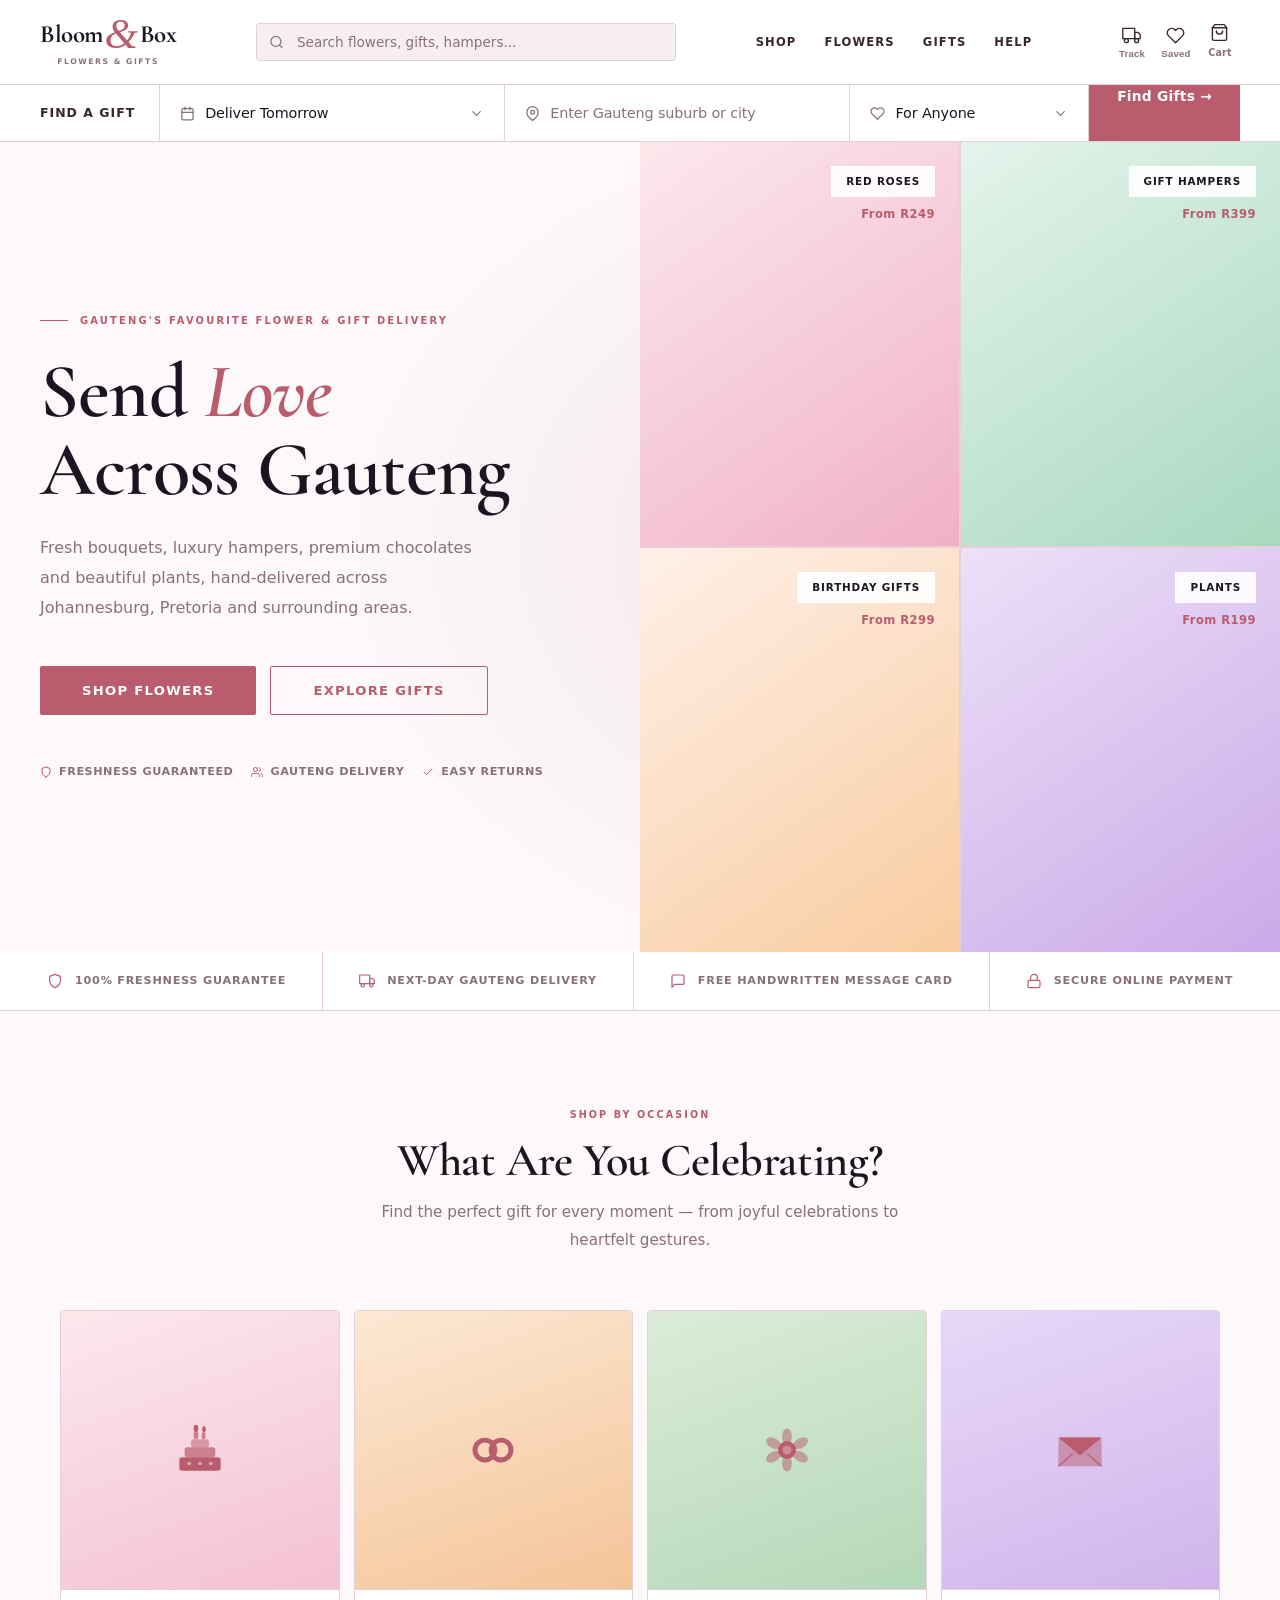
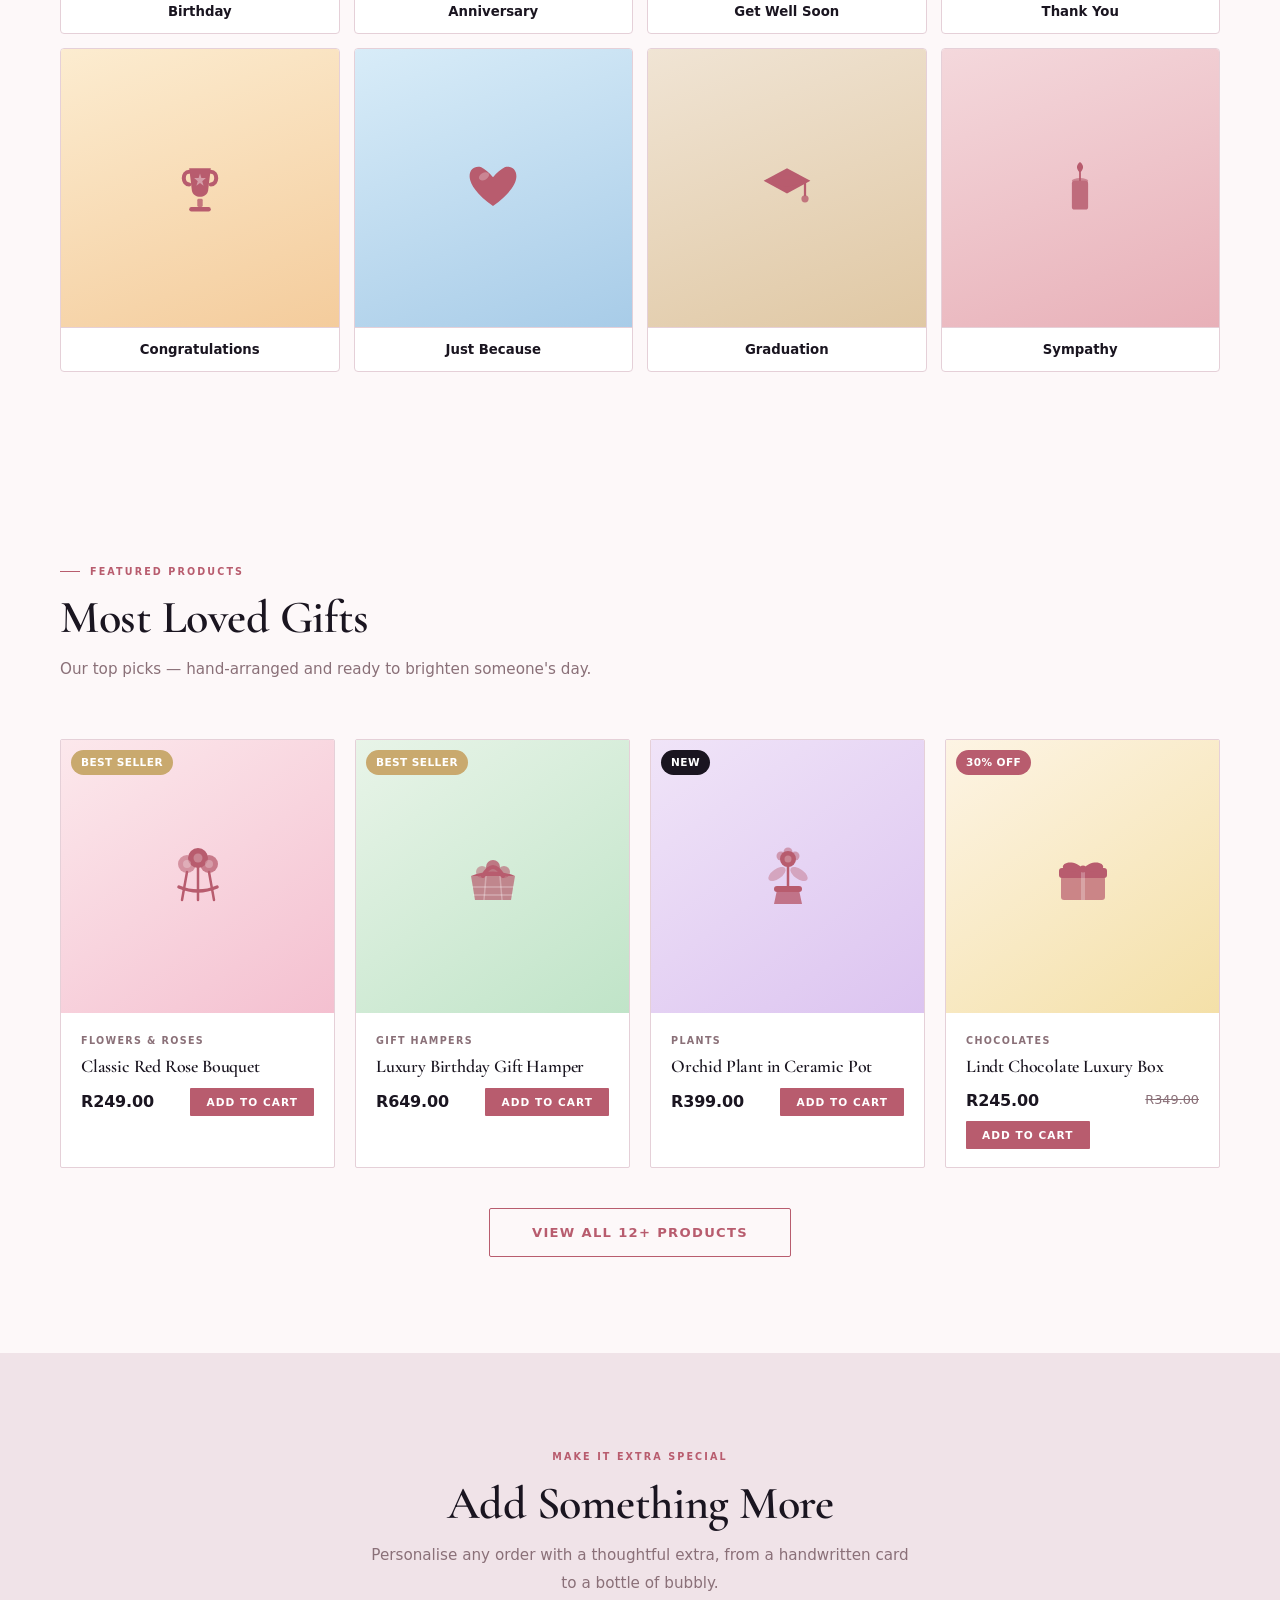
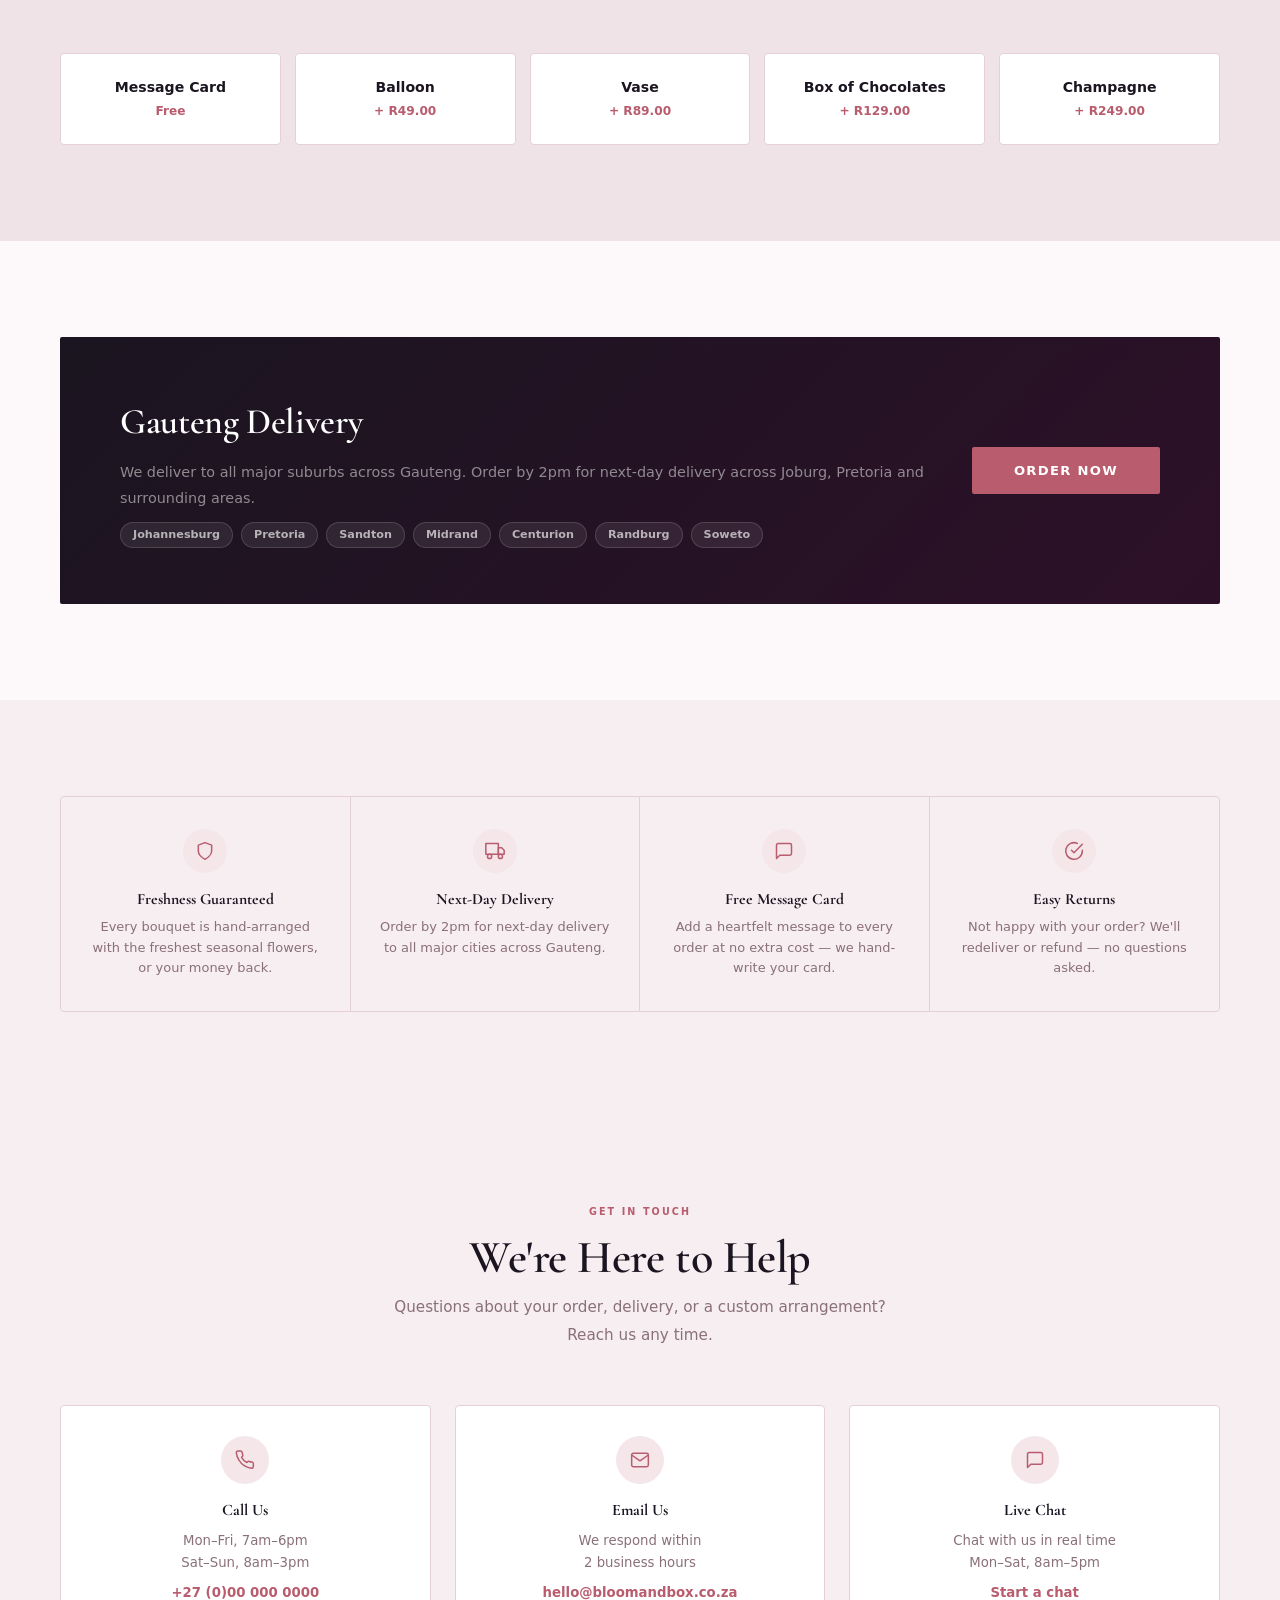
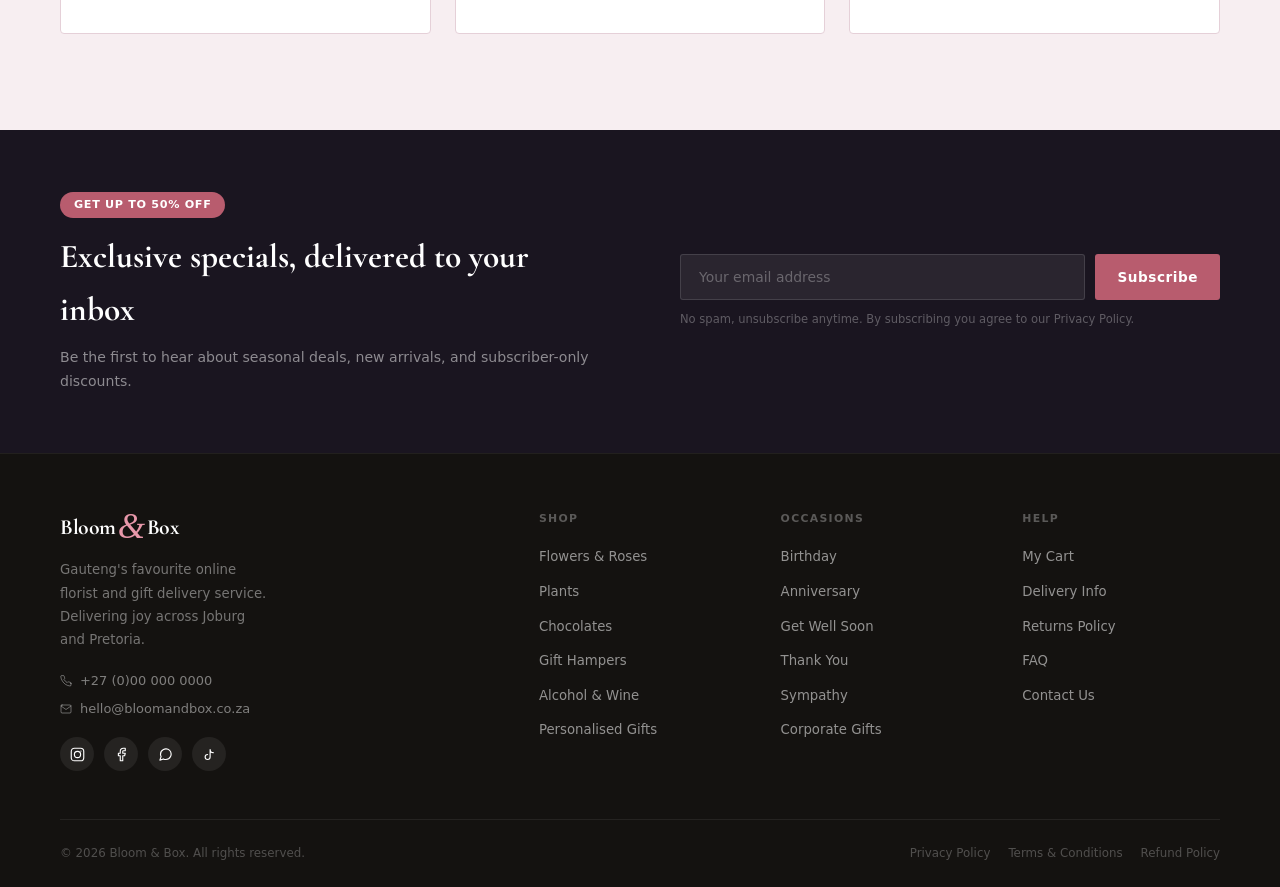
==== commit 29e57bfe: "Add Google Analytics (G-NX510DWBZN) to all HTML pages Inserts the gtag.js snippet into the <head> of" ====
--- a/bloomandbox/index.html
+++ b/bloomandbox/index.html
@@ -1,6 +1,14 @@
 <!DOCTYPE html>
 <html lang="en">
 <head>
+  <!-- Google tag (gtag.js) -->
+  <script async src="https://www.googletagmanager.com/gtag/js?id=G-NX510DWBZN"></script>
+  <script>
+    window.dataLayer = window.dataLayer || [];
+    function gtag(){dataLayer.push(arguments);}
+    gtag('js', new Date());
+    gtag('config', 'G-NX510DWBZN');
+  </script>
 <meta charset="UTF-8">
 <meta name="viewport" content="width=device-width, initial-scale=1.0">
 <title>Bloom &amp; Box – Flowers &amp; Gifts Delivered Across Gauteng</title>
--- a/bloomandbox/styles.css
+++ b/bloomandbox/styles.css
@@ -41,8 +41,8 @@
 
 /* LOGO */
 .logo{display:flex;flex-direction:column;align-items:center;flex-shrink:0;text-decoration:none;gap:3px}
-.logo-name{font-family:var(--serif);font-size:1.75rem;font-weight:600;letter-spacing:.01em;color:var(--ink);line-height:1;display:flex;align-items:center;gap:1px}
-.logo-name .amp{color:var(--rose);font-size:2.7rem;font-style:italic;font-weight:400;line-height:.85;display:inline-block}
+.logo-name{font-family:var(--serif);font-size:1.55rem;font-weight:700;letter-spacing:-.02em;color:var(--ink);line-height:1;display:flex;align-items:center;gap:2px}
+.logo-name .amp{color:var(--rose);font-size:2.7rem;font-style:italic;font-weight:400;line-height:.85;display:inline-block;font-family:Georgia,'Times New Roman',serif}
 .logo-tag{font-size:.48rem;font-weight:700;letter-spacing:.2em;text-transform:uppercase;color:var(--muted)}
 
 /* SEARCH BAR */
@@ -98,7 +98,7 @@
 .hero-title em{font-style:italic;color:var(--rose)}
 .hero-desc{font-size:1rem;color:var(--muted);line-height:1.85;margin-bottom:44px;max-width:440px}
 .hero-btns{display:flex;gap:14px;flex-wrap:wrap;margin-bottom:48px}
-.hero-tags{display:flex;align-items:center;gap:24px;flex-wrap:wrap}
+.hero-tags{display:flex;align-items:center;gap:18px;flex-wrap:nowrap}
 .htag{font-size:.7rem;font-weight:600;letter-spacing:.05em;color:var(--muted);display:flex;align-items:center;gap:7px;text-transform:uppercase}
 .htag svg{width:12px;height:12px;stroke:var(--rose);fill:none;stroke-width:2;stroke-linecap:round;stroke-linejoin:round;flex-shrink:0}
 .hero-right{display:grid;grid-template-columns:1fr 1fr;grid-template-rows:1fr 1fr;gap:2px;background:var(--border);position:relative;z-index:1}
@@ -307,7 +307,7 @@
 .footer-grid{display:grid;grid-template-columns:2.2fr 1fr 1fr 1fr;gap:44px;padding-bottom:48px;border-bottom:1px solid rgba(255,255,255,.07);margin-bottom:24px}
 .footer-logo-wrap{display:flex;align-items:center;gap:10px;margin-bottom:14px}
 .footer-logo-name{font-family:var(--serif);font-size:1.35rem;font-weight:700;color:#fff;letter-spacing:-.02em;display:flex;align-items:center;gap:2px}
-.footer-logo-name .amp{color:#e898aa;font-size:2.2rem;font-style:italic;font-weight:400;line-height:.9;display:inline-block}
+.footer-logo-name .amp{color:#e898aa;font-size:2.2rem;font-style:italic;font-weight:400;line-height:.9;display:inline-block;font-family:Georgia,'Times New Roman',serif}
 .footer-desc{font-size:.83rem;color:rgba(255,255,255,.42);line-height:1.74;margin-bottom:20px;max-width:210px}
 .footer-contact{font-size:.81rem;color:rgba(255,255,255,.46);display:flex;flex-direction:column;gap:7px}
 .footer-contact span{display:flex;align-items:center;gap:8px}
